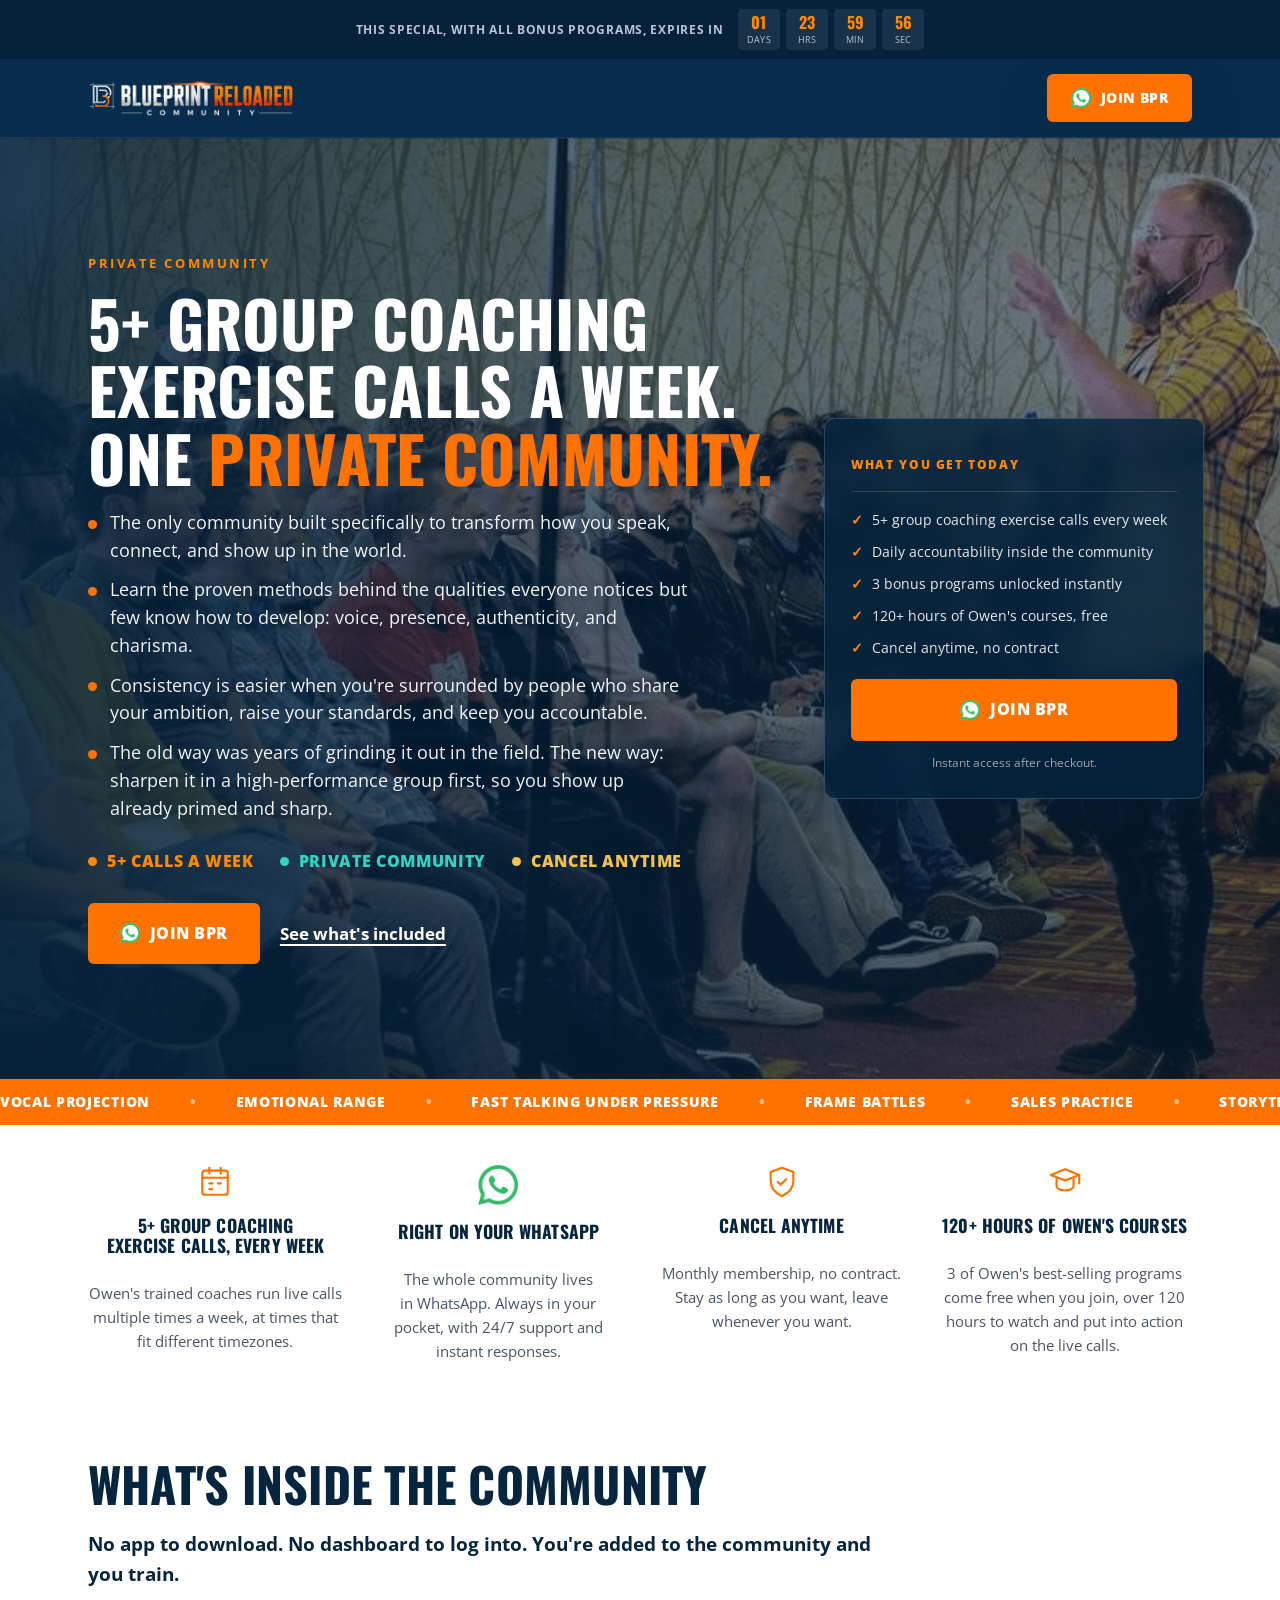
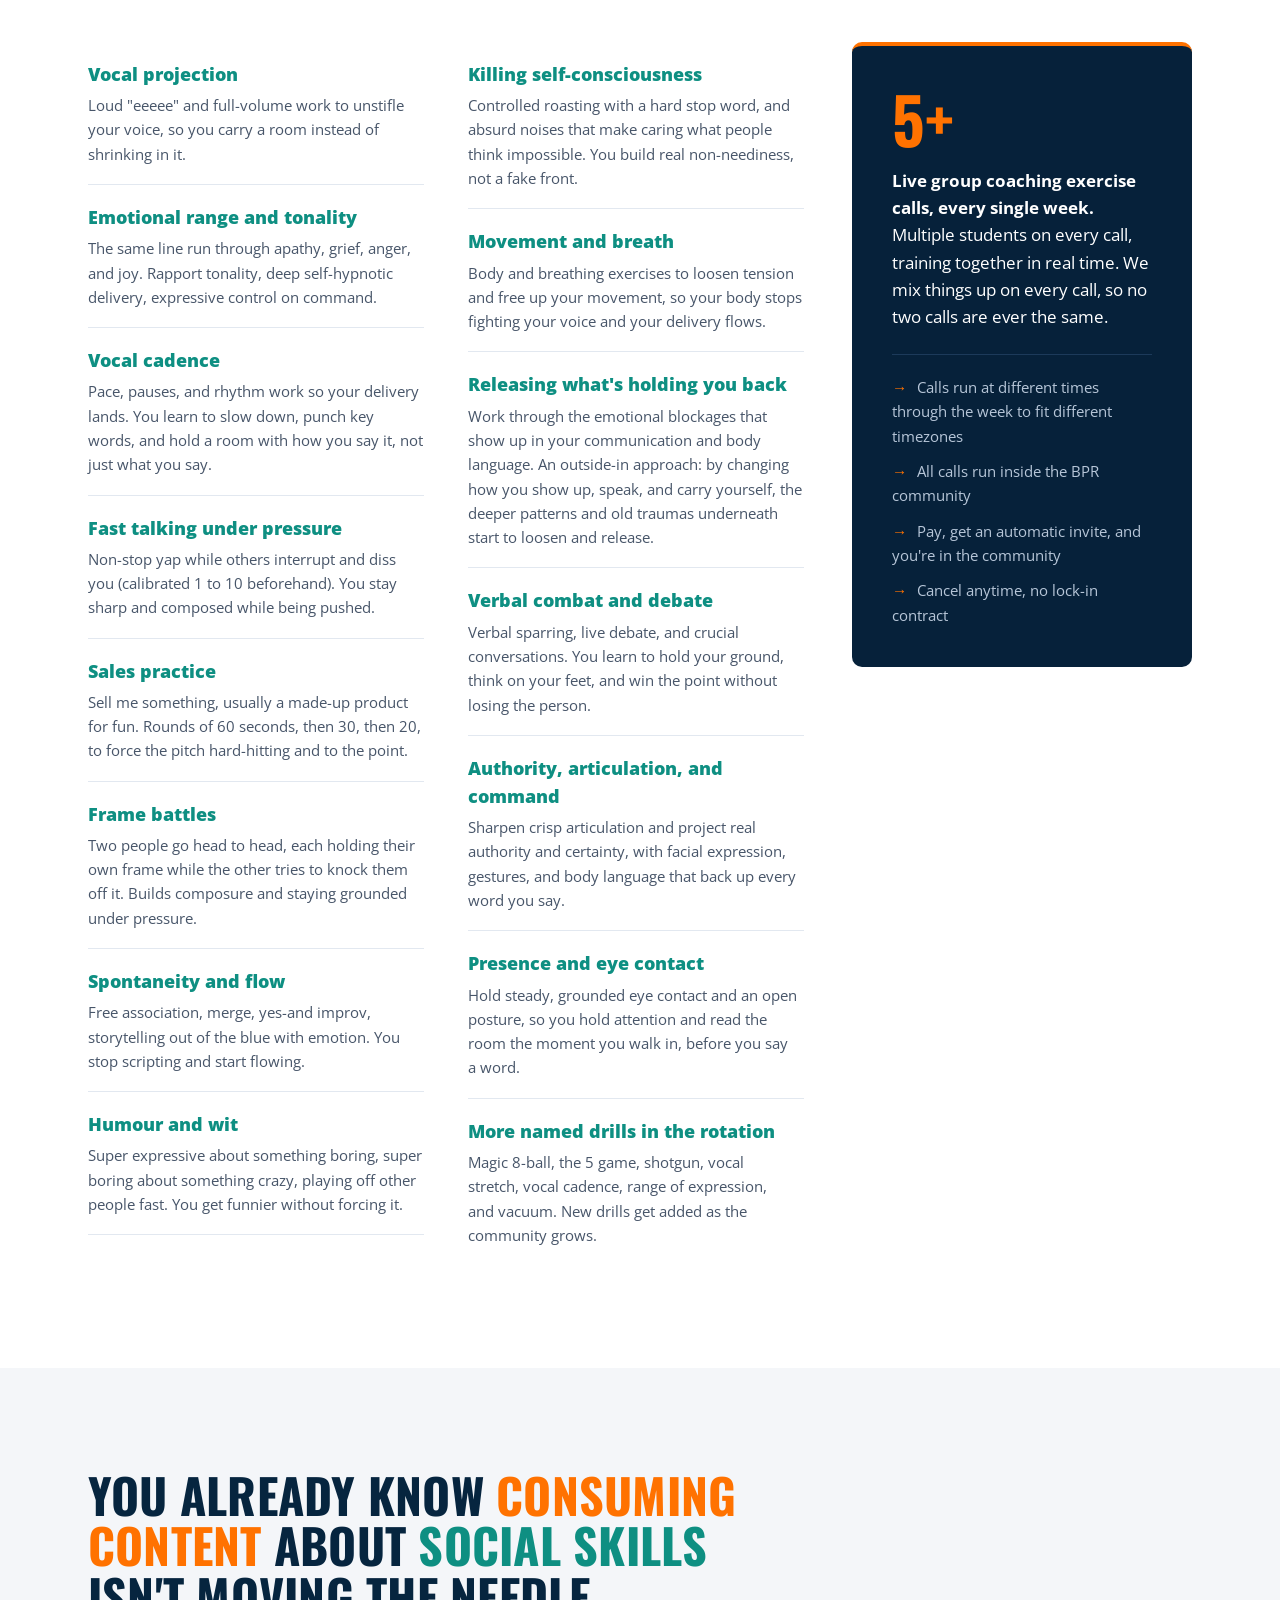
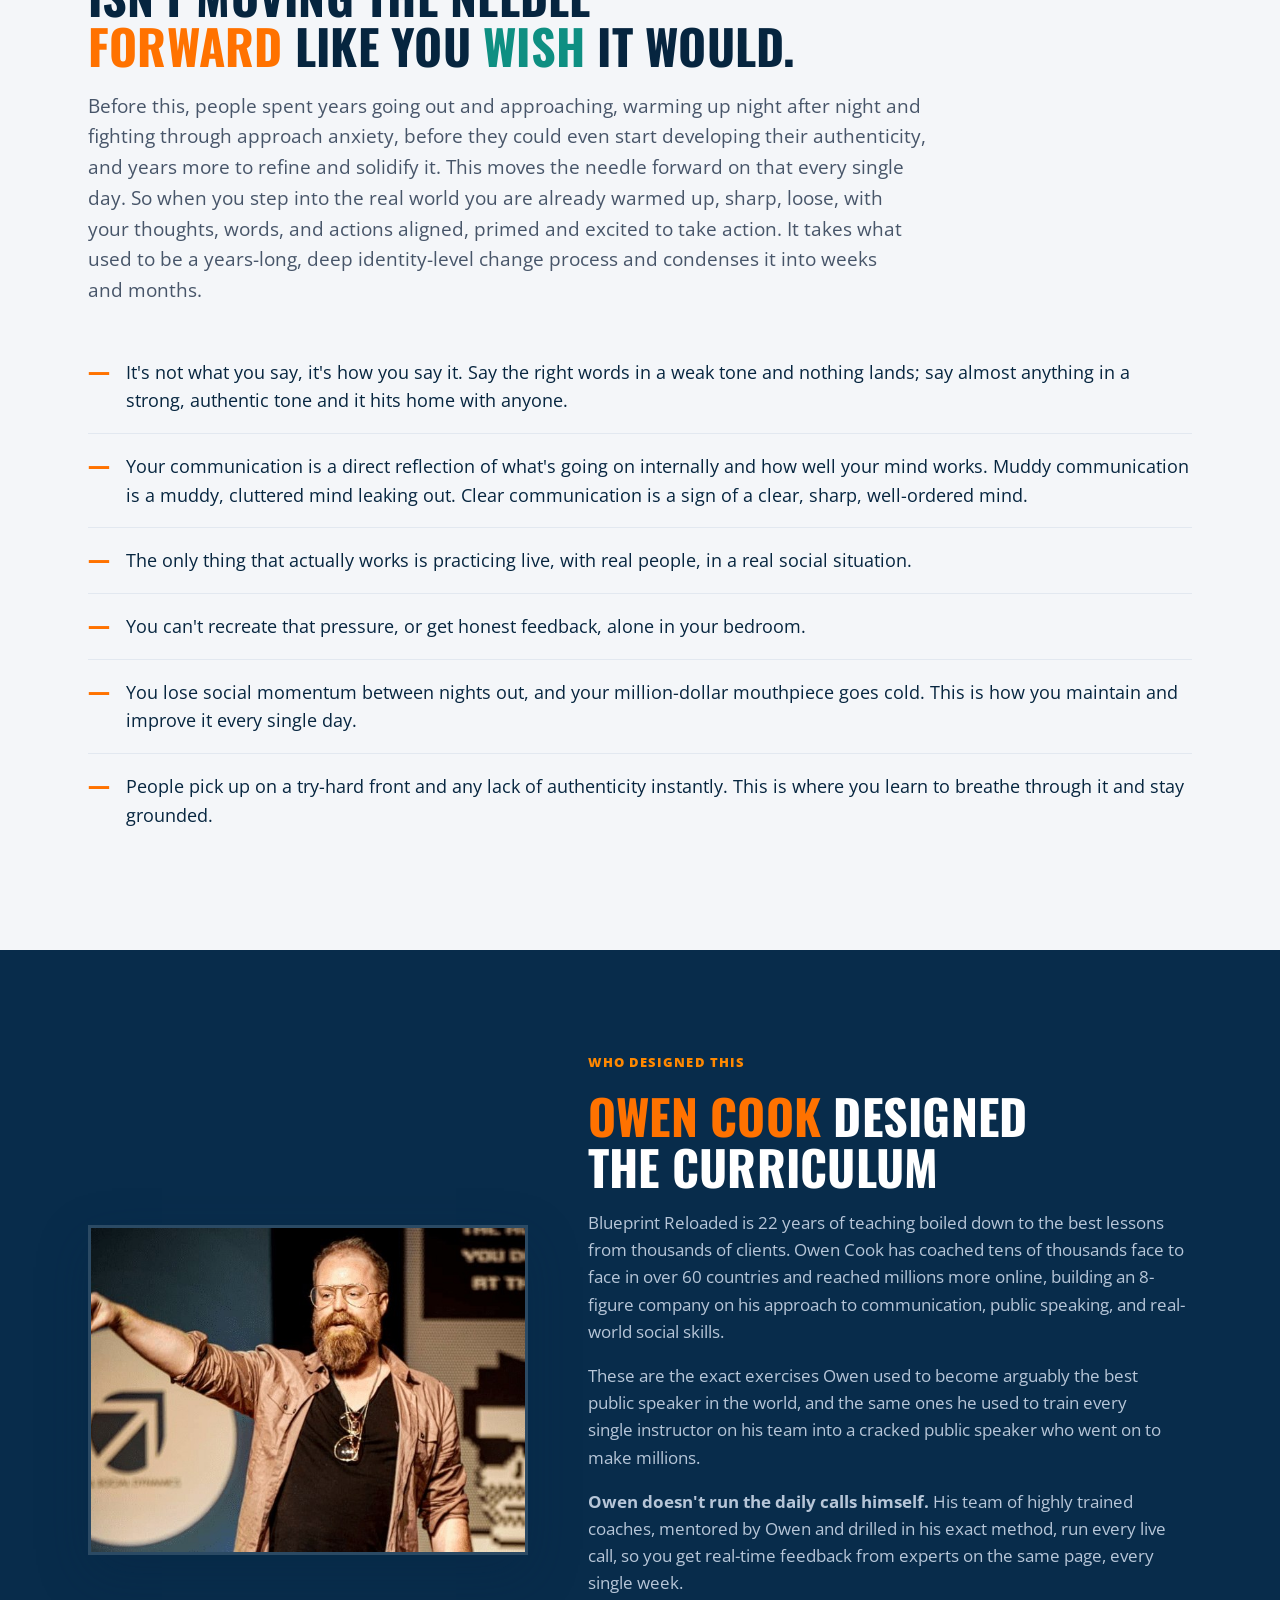
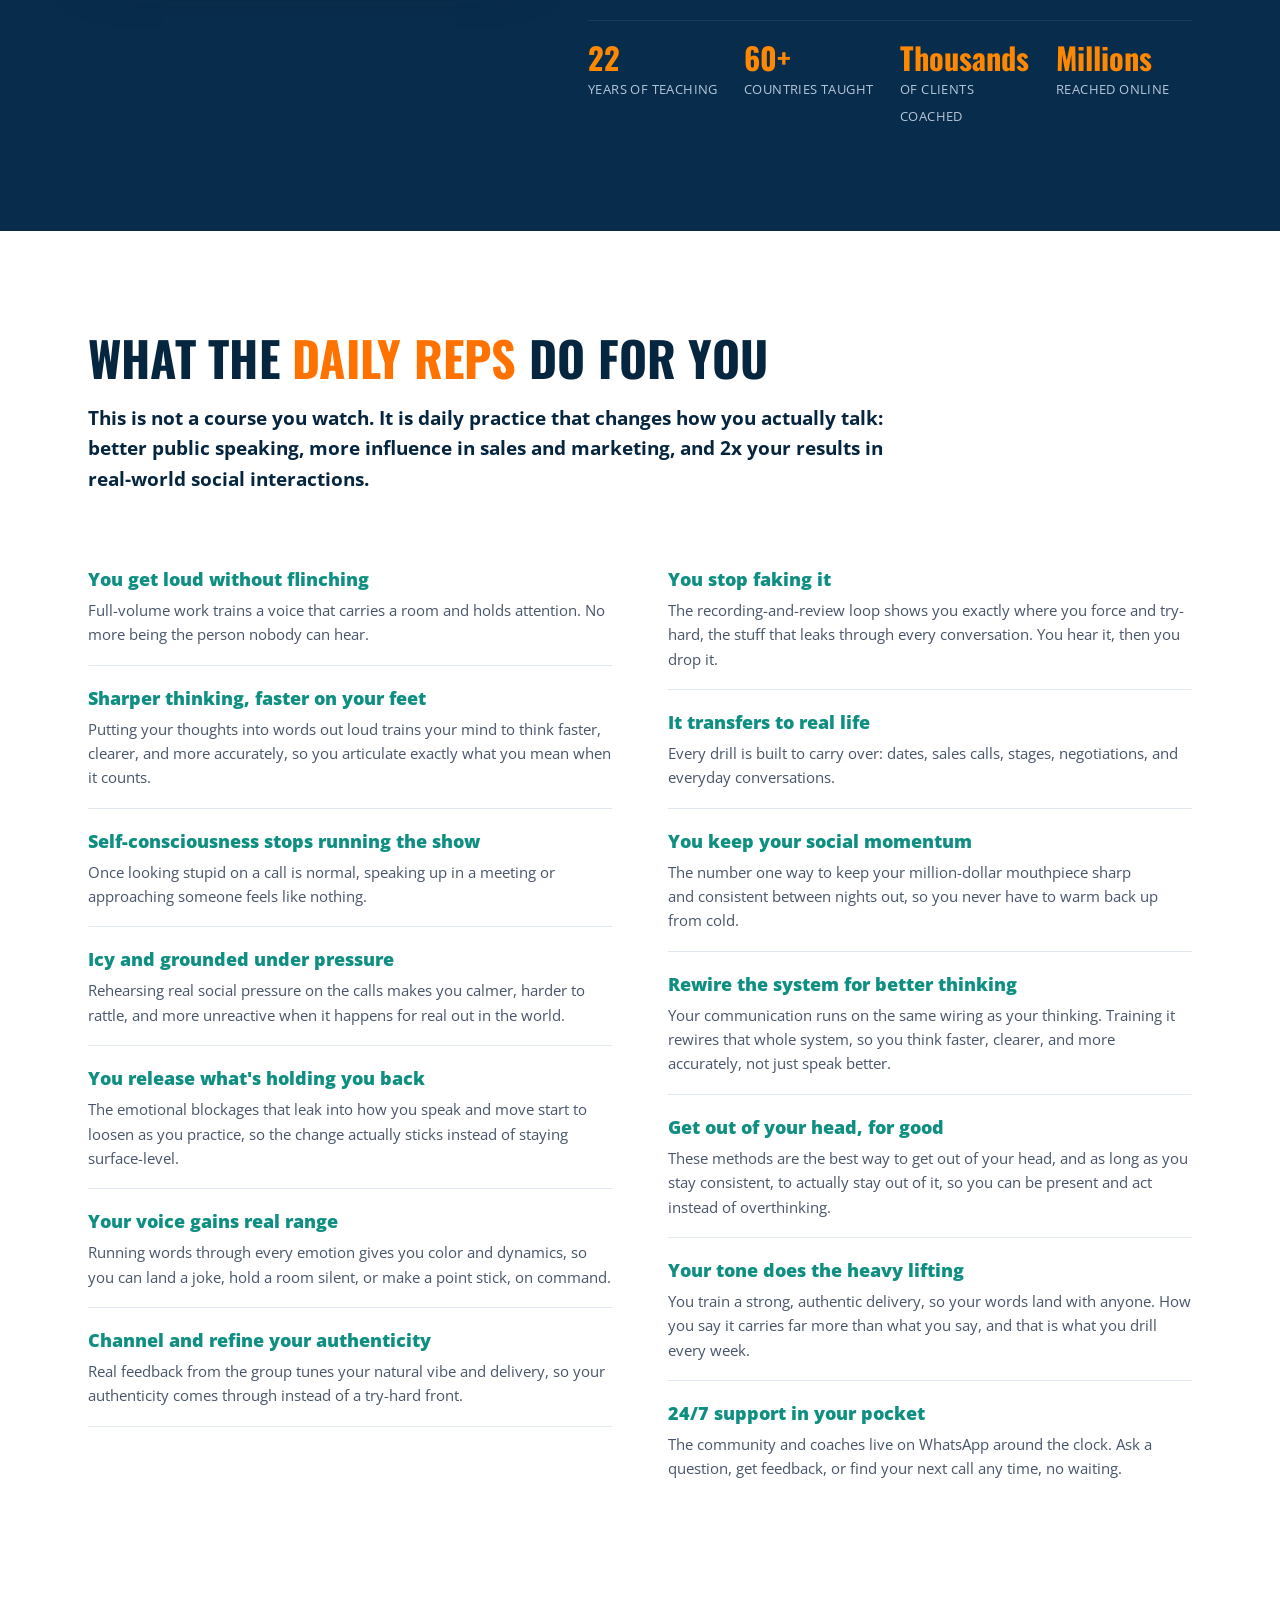
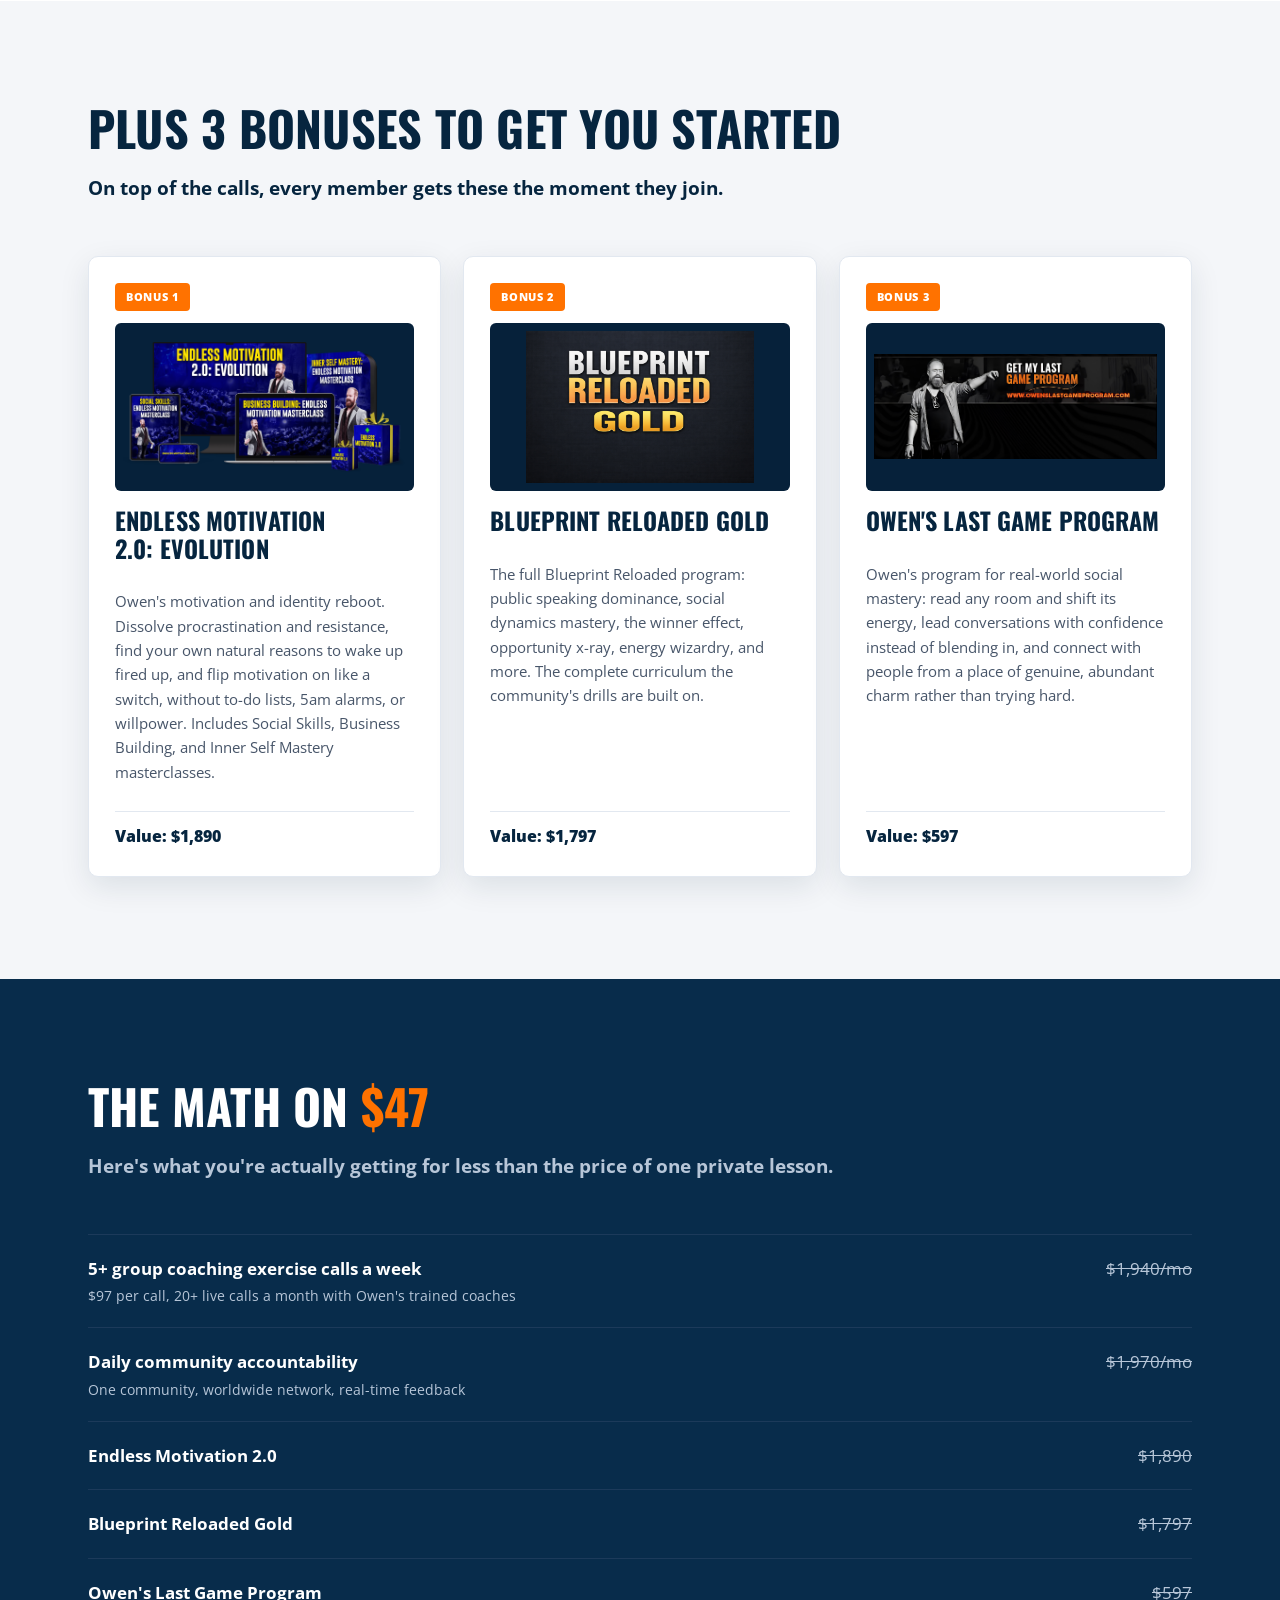
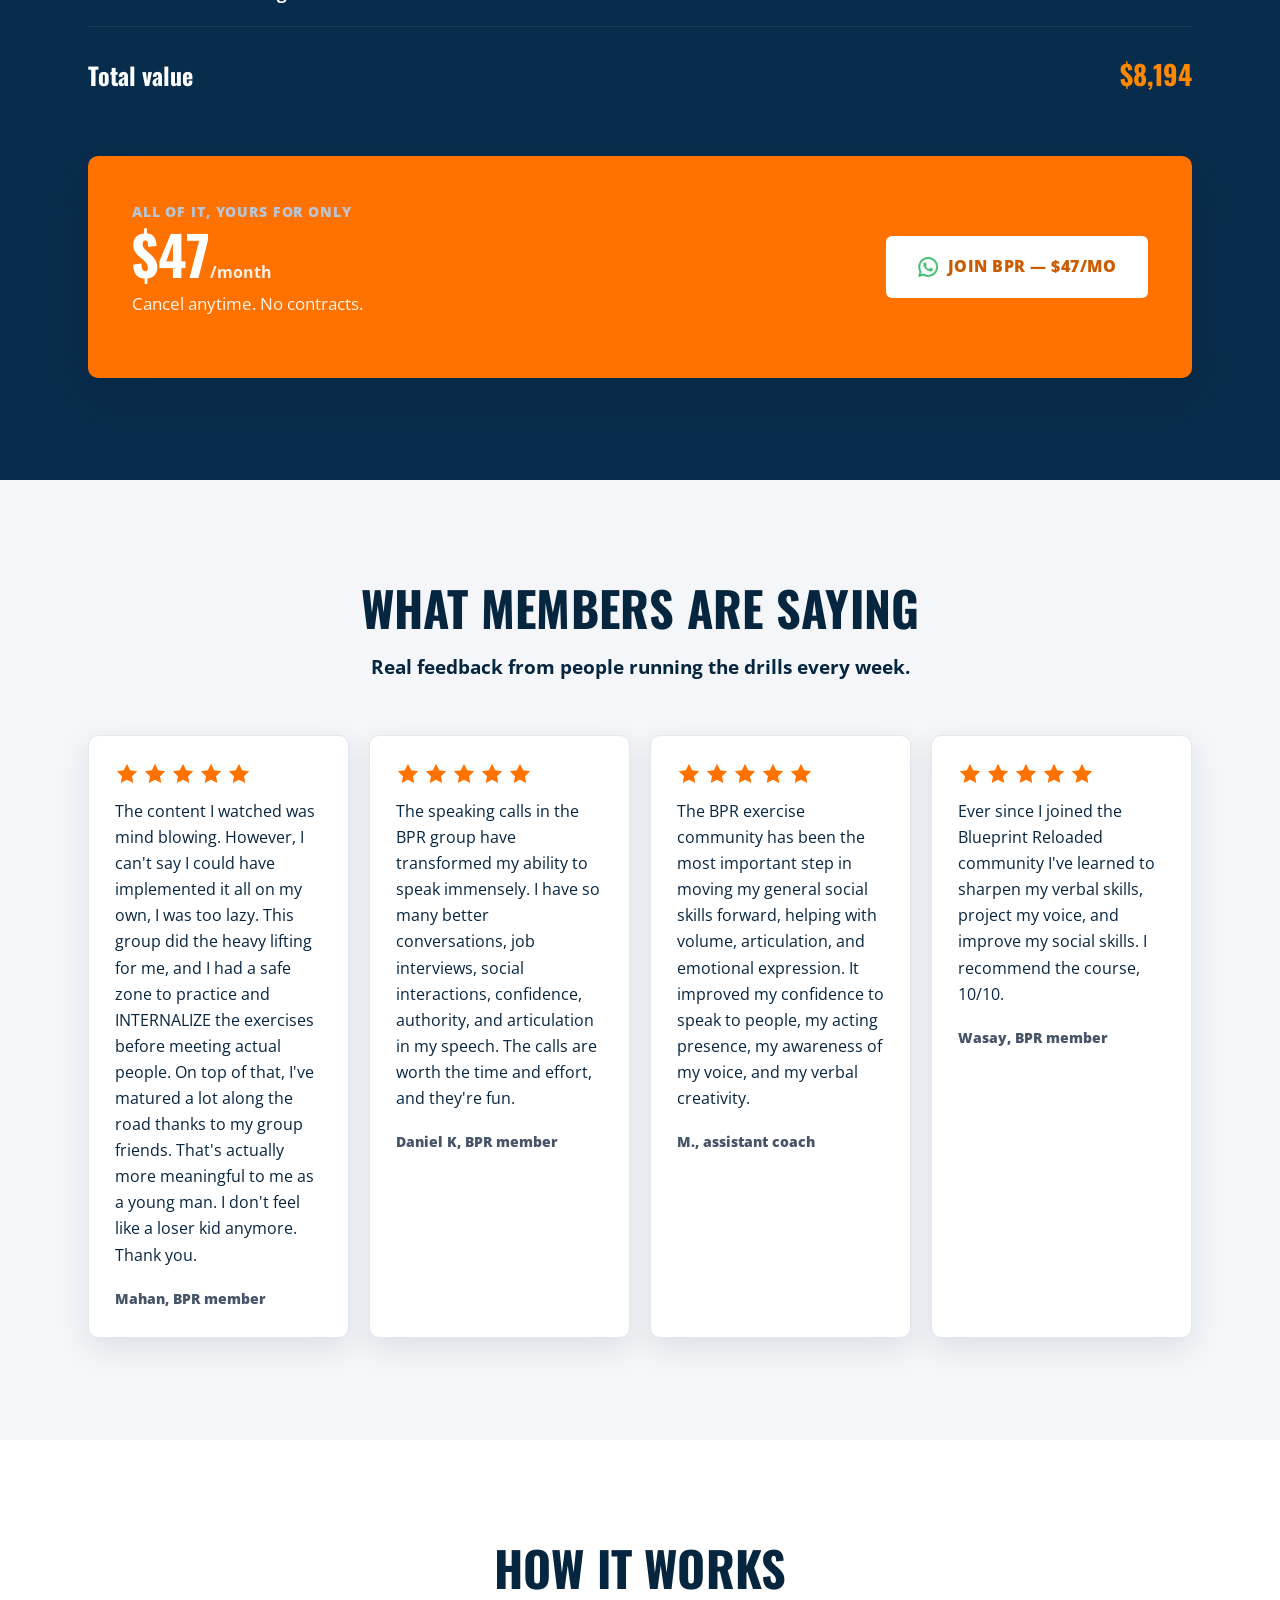
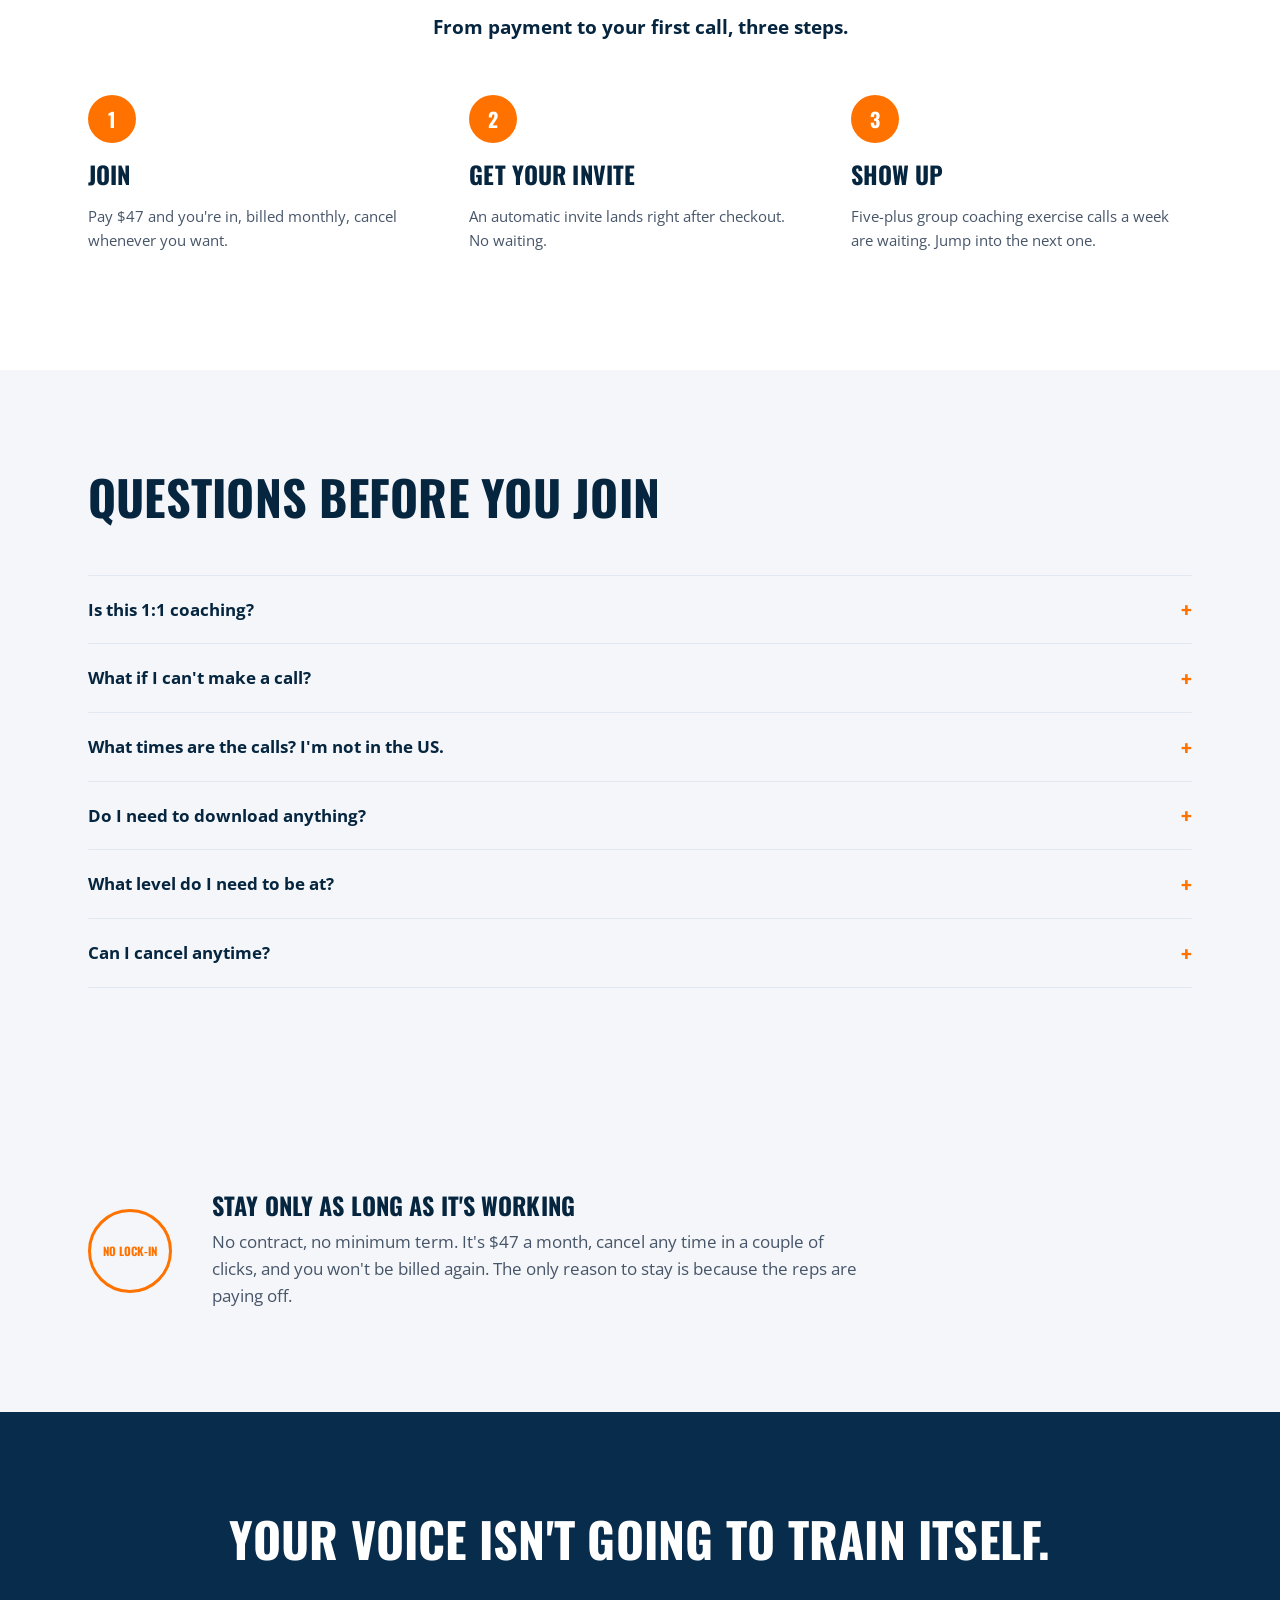
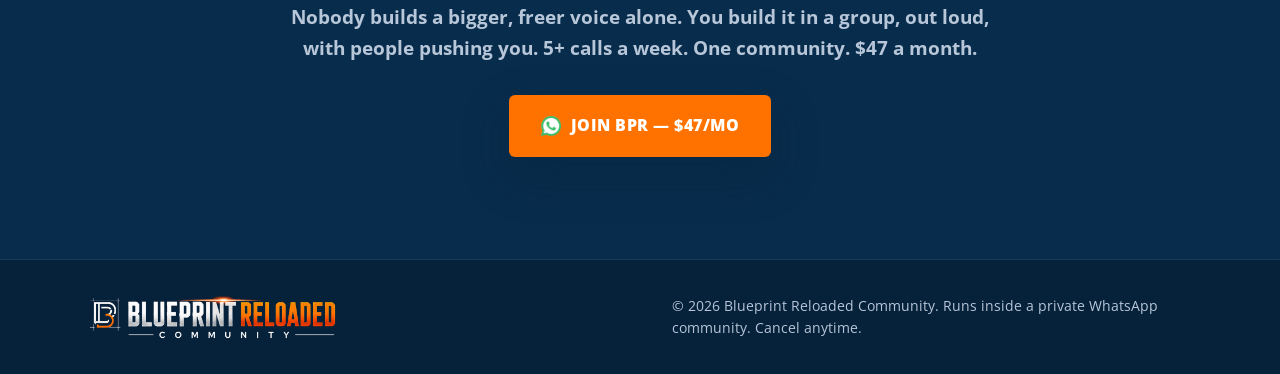
==== index.html @ 8b84bb80 "Replace text lockup with Blueprint Reloaded logo (transparent) in nav and footer" ====
<!doctype html>
<html lang="en">
<head>
<meta charset="UTF-8" />
<meta name="viewport" content="width=device-width, initial-scale=1.0" />
<title>Blueprint Reloaded Community — Daily Communication Training, $47/mo</title>
<meta name="description" content="5+ live group communication coaching calls a week, inside one private community, for $47/month. Vocal projection, emotional range, fast talking under pressure, storytelling, and killing self-consciousness for good. Trained by Owen Cook." />
<link rel="preconnect" href="https://fonts.googleapis.com" />
<link rel="preconnect" href="https://fonts.gstatic.com" crossorigin />
<link href="https://fonts.googleapis.com/css2?family=Oswald:wght@500;600;700&family=Open+Sans:wght@400;600;700;800&display=swap" rel="stylesheet" />
<link rel="stylesheet" href="assets/styles.css" />
</head>
<body>

<!--
  ============================================================
  BEFORE THIS GOES LIVE, edit these things:

  1. HERO PHOTO
     Now a real Owen Cook seminar photo (assets/img/owen-hero.jpg),
     cropped from the Endless Motivation site. Set in assets/styles.css
     under .hero::before { background-image: ... }. Bonus 1 cover
     (assets/img/endless-motivation-cover.png) is also the real product
     image. Both are Owen Cook / Self Mastery Co assets: use is fine
     given Owen is approving the bundle. Bonus 2 and 3 covers are still
     placeholders.

  2. COUNTDOWN DEADLINE
     assets/main.js auto-targets 11:59:59 PM on the last day of the
     current month (visitor's local time) and rolls to next month
     when it passes. Remove the deadline-bar markup if the countdown
     ever needs to come down.

  3. STRIPE PAYMENT LINK
     Every button below with href="https://api.coursesprout.com/zidfnh5l3zuqkwbo" needs
     your real Stripe Payment Link (buy.stripe.com/...).
     In Stripe: set the Payment Link's "After payment" redirect to
     your deployed thank-you.html URL.

  4. PLACEHOLDER CONTENT
     Search this file for "PLACEHOLDER" to find the 3 bonus
     products and testimonial that need real content/values.
  ============================================================
-->

<div class="deadline-bar">
  <span class="label">This special, with all bonus programs, expires in</span>
  <span class="units">
    <span class="unit"><b id="cd-days">00</b><span>Days</span></span>
    <span class="unit"><b id="cd-hours">00</b><span>Hrs</span></span>
    <span class="unit"><b id="cd-mins">00</b><span>Min</span></span>
    <span class="unit"><b id="cd-secs">00</b><span>Sec</span></span>
  </span>
</div>

<nav class="nav">
  <div class="wrap">
    <div class="nav-mark">
      <img class="brand-logo" src="assets/img/bpr-logo.png" alt="Blueprint Reloaded Community" />
    </div>
    <a class="btn btn-cta" href="https://api.coursesprout.com/zidfnh5l3zuqkwbo">Join BPR</a>
  </div>
</nav>

<header class="hero">
  <div class="wrap">
    <div class="hero-copy">
      <div class="eyebrow-line">Private community</div>
      <h1>5+ group coaching exercise calls a week.<br><span class="h1-line2">One <span class="accent-word">private community.</span></span></h1>
      <ul class="hero-points">
        <li>The only community built specifically to transform how you speak, connect, and show up in the world.</li>
        <li>Learn the proven methods behind the qualities everyone notices but few know how to develop: voice, presence, authenticity, and charisma.</li>
        <li>Consistency is easier when you're surrounded by people who share your ambition, raise your standards, and keep you accountable.</li>
        <li>The old way was years of grinding it out in the field. The new way: sharpen it in a high-performance group first, so you show up already primed and sharp.</li>
      </ul>
      <ul class="trust-chips">
        <li>5+ calls a week</li>
        <li>Private community</li>
        <li>Cancel anytime</li>
      </ul>
      <div class="hero-ctas">
        <a class="btn btn-cta" href="https://api.coursesprout.com/zidfnh5l3zuqkwbo">Join BPR</a>
        <a class="textlink" href="#stack">See what's included</a>
      </div>
    </div>
    <div class="join-card">
      <p class="kicker">What you get today</p>
      <ul class="join-card-list">
        <li>5+ group coaching exercise calls every week</li>
        <li>Daily accountability inside the community</li>
        <li>3 bonus programs unlocked instantly</li>
        <li>120+ hours of Owen's courses, free</li>
        <li>Cancel anytime, no contract</li>
      </ul>
      <a class="btn btn-cta btn-block" href="https://api.coursesprout.com/zidfnh5l3zuqkwbo">Join BPR</a>
      <p class="fine">Instant access after checkout.</p>
    </div>
  </div>
</header>

<div class="marquee" aria-label="What's covered">
  <div class="marquee-track">
    <span>Vocal projection</span><span class="dot">&bull;</span>
    <span>Emotional range</span><span class="dot">&bull;</span>
    <span>Fast talking under pressure</span><span class="dot">&bull;</span>
    <span>Frame battles</span><span class="dot">&bull;</span>
    <span>Sales practice</span><span class="dot">&bull;</span>
    <span>Storytelling</span><span class="dot">&bull;</span>
    <span>Humour and wit</span><span class="dot">&bull;</span>
    <span>Killing self-consciousness</span><span class="dot">&bull;</span>
    <span>Vocal projection</span><span class="dot">&bull;</span>
    <span>Emotional range</span><span class="dot">&bull;</span>
    <span>Fast talking under pressure</span><span class="dot">&bull;</span>
    <span>Frame battles</span><span class="dot">&bull;</span>
    <span>Sales practice</span><span class="dot">&bull;</span>
    <span>Storytelling</span><span class="dot">&bull;</span>
    <span>Humour and wit</span><span class="dot">&bull;</span>
    <span>Killing self-consciousness</span><span class="dot">&bull;</span>
  </div>
</div>

<section class="icon-section">
  <div class="wrap">
    <div class="icon-row reveal">
      <div class="icon-row-item">
        <svg viewBox="0 0 24 24" fill="none" stroke="currentColor" stroke-width="1.5" stroke-linecap="round" stroke-linejoin="round"><rect x="3" y="4" width="18" height="17" rx="2"/><path d="M3 9h18"/><path d="M8 2v4M16 2v4"/><path d="M8 13h2M14 13h2M8 17h2"/></svg>
        <h3>5+ group coaching exercise calls, every week</h3>
        <p>Owen's trained coaches run live calls multiple times a week, at times that fit different timezones.</p>
      </div>
      <div class="icon-row-item">
        <img class="icon-wa" src="assets/img/whatsapp-icon.png" alt="WhatsApp" />
        <h3>Right on your WhatsApp</h3>
        <p>The whole community lives in WhatsApp. Always in your pocket, with 24/7 support and instant responses.</p>
      </div>
      <div class="icon-row-item">
        <svg viewBox="0 0 24 24" fill="none" stroke="currentColor" stroke-width="1.5" stroke-linecap="round" stroke-linejoin="round"><path d="M12 2 4 5v6c0 5 3.4 9 8 11 4.6-2 8-6 8-11V5l-8-3z"/><path d="m9 12 2 2 4-4"/></svg>
        <h3>Cancel anytime</h3>
        <p>Monthly membership, no contract. Stay as long as you want, leave whenever you want.</p>
      </div>
      <div class="icon-row-item">
        <svg viewBox="0 0 24 24" fill="none" stroke="currentColor" stroke-width="1.5" stroke-linecap="round" stroke-linejoin="round"><path d="M2 7l10-4 10 4-10 4z"/><path d="M6 10v5c0 1.66 2.7 3 6 3s6-1.34 6-3v-5"/><path d="M22 7v6"/></svg>
        <h3>120+ hours of Owen's courses</h3>
        <p>3 of Owen's best-selling programs come free when you join, over 120 hours to watch and put into action on the live calls.</p>
      </div>
    </div>
  </div>
</section>

<section>
  <div class="wrap">
    <div class="section-head reveal">
      <h2>What's inside the community</h2>
      <p class="lede">No app to download. No dashboard to log into. You're added to the community and you train.</p>
    </div>
    <div class="drills-cols">
      <ul class="drill-list reveal">
        <li>
          <span class="drill-name">Vocal projection</span>
          <p class="drill-desc">Loud "eeeee" and full-volume work to unstifle your voice, so you carry a room instead of shrinking in it.</p>
        </li>
        <li>
          <span class="drill-name">Emotional range and tonality</span>
          <p class="drill-desc">The same line run through apathy, grief, anger, and joy. Rapport tonality, deep self-hypnotic delivery, expressive control on command.</p>
        </li>
        <li>
          <span class="drill-name">Vocal cadence</span>
          <p class="drill-desc">Pace, pauses, and rhythm work so your delivery lands. You learn to slow down, punch key words, and hold a room with how you say it, not just what you say.</p>
        </li>
        <li>
          <span class="drill-name">Fast talking under pressure</span>
          <p class="drill-desc">Non-stop yap while others interrupt and diss you (calibrated 1 to 10 beforehand). You stay sharp and composed while being pushed.</p>
        </li>
        <li>
          <span class="drill-name">Sales practice</span>
          <p class="drill-desc">Sell me something, usually a made-up product for fun. Rounds of 60 seconds, then 30, then 20, to force the pitch hard-hitting and to the point.</p>
        </li>
        <li>
          <span class="drill-name">Frame battles</span>
          <p class="drill-desc">Two people go head to head, each holding their own frame while the other tries to knock them off it. Builds composure and staying grounded under pressure.</p>
        </li>
        <li>
          <span class="drill-name">Spontaneity and flow</span>
          <p class="drill-desc">Free association, merge, yes-and improv, storytelling out of the blue with emotion. You stop scripting and start flowing.</p>
        </li>
        <li>
          <span class="drill-name">Humour and wit</span>
          <p class="drill-desc">Super expressive about something boring, super boring about something crazy, playing off other people fast. You get funnier without forcing it.</p>
        </li>
        <li>
          <span class="drill-name">Killing self-consciousness</span>
          <p class="drill-desc">Controlled roasting with a hard stop word, and absurd noises that make caring what people think impossible. You build real non-neediness, not a fake front.</p>
        </li>
        <li>
          <span class="drill-name">Movement and breath</span>
          <p class="drill-desc">Body and breathing exercises to loosen tension and free up your movement, so your body stops fighting your voice and your delivery flows.</p>
        </li>
        <li>
          <span class="drill-name">Releasing what's holding you back</span>
          <p class="drill-desc">Work through the emotional blockages that show up in your communication and body language. An outside-in approach: by changing how you show up, speak, and carry yourself, the deeper patterns and old traumas underneath start to loosen and release.</p>
        </li>
        <li>
          <span class="drill-name">Verbal combat and debate</span>
          <p class="drill-desc">Verbal sparring, live debate, and crucial conversations. You learn to hold your ground, think on your feet, and win the point without losing the person.</p>
        </li>
        <li>
          <span class="drill-name">Authority, articulation, and command</span>
          <p class="drill-desc">Sharpen crisp articulation and project real authority and certainty, with facial expression, gestures, and body language that back up every word you say.</p>
        </li>
        <li>
          <span class="drill-name">Presence and eye contact</span>
          <p class="drill-desc">Hold steady, grounded eye contact and an open posture, so you hold attention and read the room the moment you walk in, before you say a word.</p>
        </li>
        <li>
          <span class="drill-name">More named drills in the rotation</span>
          <p class="drill-desc">Magic 8-ball, the 5 game, shotgun, vocal stretch, vocal cadence, range of expression, and vacuum. New drills get added as the community grows.</p>
        </li>
      </ul>
      <div class="cadence-card reveal">
        <div class="cadence-figure">5+</div>
        <p><strong>Live group coaching exercise calls, every single week.</strong> Multiple students on every call, training together in real time. We mix things up on every call, so no two calls are ever the same.</p>
        <ul class="cadence-list">
          <li>Calls run at different times through the week to fit different timezones</li>
          <li>All calls run inside the BPR community</li>
          <li>Pay, get an automatic invite, and you're in the community</li>
          <li>Cancel anytime, no lock-in contract</li>
        </ul>
      </div>
    </div>
  </div>
</section>

<section class="section-alt">
  <div class="wrap">
    <div class="section-head reveal">
      <h2>You already know <span class="hl-orange">consuming content</span> about <span class="hl-teal">social skills</span> isn't moving the needle <span class="hl-orange">forward</span> like you <span class="hl-teal">wish</span> it would.</h2>
      <p class="lede lede-body">Before this, people spent years going out and approaching, warming up night after night and fighting through approach anxiety, before they could even start developing their authenticity, and years more to refine and solidify it. This moves the needle forward on that every single day. So when you step into the real world you are already warmed up, sharp, loose, with your thoughts, words, and actions aligned, primed and excited to take action. It takes what used to be a years-long, deep identity-level change process and condenses it into weeks and months.</p>
    </div>
    <ul class="problem-list">
      <li class="reveal">
        <span class="mark">&mdash;</span>
        <span>It's not what you say, it's how you say it. Say the right words in a weak tone and nothing lands; say almost anything in a strong, authentic tone and it hits home with anyone.</span>
      </li>
      <li class="reveal">
        <span class="mark">&mdash;</span>
        <span>Your communication is a direct reflection of what's going on internally and how well your mind works. Muddy communication is a muddy, cluttered mind leaking out. Clear communication is a sign of a clear, sharp, well-ordered mind.</span>
      </li>
      <li class="reveal">
        <span class="mark">&mdash;</span>
        <span>The only thing that actually works is practicing live, with real people, in a real social situation.</span>
      </li>
      <li class="reveal">
        <span class="mark">&mdash;</span>
        <span>You can't recreate that pressure, or get honest feedback, alone in your bedroom.</span>
      </li>
      <li class="reveal">
        <span class="mark">&mdash;</span>
        <span>You lose social momentum between nights out, and your million-dollar mouthpiece goes cold. This is how you maintain and improve it every single day.</span>
      </li>
      <li class="reveal">
        <span class="mark">&mdash;</span>
        <span>People pick up on a try-hard front and any lack of authenticity instantly. This is where you learn to breathe through it and stay grounded.</span>
      </li>
    </ul>
  </div>
</section>

<section class="founder">
  <div class="wrap">
    <img class="founder-photo reveal" src="assets/img/owen-founder.jpg" alt="Owen Cook on stage" loading="lazy" />
    <div class="reveal">
      <p class="role">Who designed this</p>
      <h2><span class="accent-word">Owen Cook</span> designed the curriculum</h2>
      <p>Blueprint Reloaded is 22 years of teaching boiled down to the best lessons from thousands of clients. Owen Cook has coached tens of thousands face to face in over 60 countries and reached millions more online, building an 8-figure company on his approach to communication, public speaking, and real-world social skills.</p>
      <p>These are the exact exercises Owen used to become arguably the best public speaker in the world, and the same ones he used to train every single instructor on his team into a cracked public speaker who went on to make millions.</p>
      <p><strong>Owen doesn't run the daily calls himself.</strong> His team of highly trained coaches, mentored by Owen and drilled in his exact method, run every live call, so you get real-time feedback from experts on the same page, every single week.</p>
      <ul class="founder-stats">
        <li><b>22</b><span>Years of teaching</span></li>
        <li><b>60+</b><span>Countries taught</span></li>
        <li><b>Thousands</b><span>Of clients coached</span></li>
        <li><b>Millions</b><span>Reached online</span></li>
      </ul>
    </div>
  </div>
</section>

<section>
  <div class="wrap">
    <div class="section-head reveal">
      <h2>What the <span class="hl-orange">daily reps</span> do for you</h2>
      <p class="lede">This is not a course you watch. It is daily practice that changes how you actually talk: better public speaking, more influence in sales and marketing, and 2x your results in real-world social interactions.</p>
    </div>
    <div class="benefits-cols">
      <ul class="drill-list reveal">
        <li>
          <span class="drill-name">You get loud without flinching</span>
          <p class="drill-desc">Full-volume work trains a voice that carries a room and holds attention. No more being the person nobody can hear.</p>
        </li>
        <li>
          <span class="drill-name">Sharper thinking, faster on your feet</span>
          <p class="drill-desc">Putting your thoughts into words out loud trains your mind to think faster, clearer, and more accurately, so you articulate exactly what you mean when it counts.</p>
        </li>
        <li>
          <span class="drill-name">Self-consciousness stops running the show</span>
          <p class="drill-desc">Once looking stupid on a call is normal, speaking up in a meeting or approaching someone feels like nothing.</p>
        </li>
        <li>
          <span class="drill-name">Icy and grounded under pressure</span>
          <p class="drill-desc">Rehearsing real social pressure on the calls makes you calmer, harder to rattle, and more unreactive when it happens for real out in the world.</p>
        </li>
        <li>
          <span class="drill-name">You release what's holding you back</span>
          <p class="drill-desc">The emotional blockages that leak into how you speak and move start to loosen as you practice, so the change actually sticks instead of staying surface-level.</p>
        </li>
        <li>
          <span class="drill-name">Your voice gains real range</span>
          <p class="drill-desc">Running words through every emotion gives you color and dynamics, so you can land a joke, hold a room silent, or make a point stick, on command.</p>
        </li>
        <li>
          <span class="drill-name">Channel and refine your authenticity</span>
          <p class="drill-desc">Real feedback from the group tunes your natural vibe and delivery, so your authenticity comes through instead of a try-hard front.</p>
        </li>
        <li>
          <span class="drill-name">You stop faking it</span>
          <p class="drill-desc">The recording-and-review loop shows you exactly where you force and try-hard, the stuff that leaks through every conversation. You hear it, then you drop it.</p>
        </li>
        <li>
          <span class="drill-name">It transfers to real life</span>
          <p class="drill-desc">Every drill is built to carry over: dates, sales calls, stages, negotiations, and everyday conversations.</p>
        </li>
        <li>
          <span class="drill-name">You keep your social momentum</span>
          <p class="drill-desc">The number one way to keep your million-dollar mouthpiece sharp and consistent between nights out, so you never have to warm back up from cold.</p>
        </li>
        <li>
          <span class="drill-name">Rewire the system for better thinking</span>
          <p class="drill-desc">Your communication runs on the same wiring as your thinking. Training it rewires that whole system, so you think faster, clearer, and more accurately, not just speak better.</p>
        </li>
        <li>
          <span class="drill-name">Get out of your head, for good</span>
          <p class="drill-desc">These methods are the best way to get out of your head, and as long as you stay consistent, to actually stay out of it, so you can be present and act instead of overthinking.</p>
        </li>
        <li>
          <span class="drill-name">Your tone does the heavy lifting</span>
          <p class="drill-desc">You train a strong, authentic delivery, so your words land with anyone. How you say it carries far more than what you say, and that is what you drill every week.</p>
        </li>
        <li>
          <span class="drill-name">24/7 support in your pocket</span>
          <p class="drill-desc">The community and coaches live on WhatsApp around the clock. Ask a question, get feedback, or find your next call any time, no waiting.</p>
        </li>
      </ul>
    </div>
  </div>
</section>

<section class="section-alt">
  <div class="wrap">
    <div class="section-head reveal">
      <h2>Plus 3 bonuses to get you started</h2>
      <p class="lede">On top of the calls, every member gets these the moment they join.</p>
    </div>
    <div class="bonus-grid">

      <!-- Bonus 1: Endless Motivation 2.0 — real product cover + copy from endlessmotivationblueprint.com -->
      <div class="bonus-card reveal">
        <span class="bonus-tag">Bonus 1</span>
        <img class="bonus-cover" src="assets/img/endless-motivation-cover.png" alt="Endless Motivation 2.0: Evolution course package" loading="lazy" />
        <h3>Endless Motivation 2.0: Evolution</h3>
        <p>Owen's motivation and identity reboot. Dissolve procrastination and resistance, find your own natural reasons to wake up fired up, and flip motivation on like a switch, without to-do lists, 5am alarms, or willpower. Includes Social Skills, Business Building, and Inner Self Mastery masterclasses.</p>
        <div class="bonus-value">Value: $1,890</div>
      </div>

      <!-- Bonus 2: Blueprint Reloaded Gold. Cover = the BPR product mockup the user pasted.
           SAVE that image to assets/img/blueprint-reloaded-gold.png and it appears automatically;
           until then it falls back to a labelled placeholder box. -->
      <div class="bonus-card reveal">
        <span class="bonus-tag">Bonus 2</span>
        <img class="bonus-cover" src="assets/img/blueprint-reloaded-gold.png" alt="Blueprint Reloaded course package" loading="lazy" onerror="this.style.display='none';this.nextElementSibling.style.display='flex';" />
        <div class="bonus-image-placeholder" style="display:none">Save pasted image as assets/img/blueprint-reloaded-gold.png</div>
        <h3>Blueprint Reloaded Gold</h3>
        <p>The full Blueprint Reloaded program: public speaking dominance, social dynamics mastery, the winner effect, opportunity x-ray, energy wizardry, and more. The complete curriculum the community's drills are built on.</p>
        <div class="bonus-value">Value: $1,797</div>
      </div>

      <!-- Bonus 3: Owen's Last Game Program — real Owen photo; description still to confirm -->
      <div class="bonus-card reveal">
        <span class="bonus-tag">Bonus 3</span>
        <img class="bonus-cover" src="assets/img/lastgame-banner.png" alt="Owen's Last Game Program" loading="lazy" onerror="this.onerror=null;this.src='assets/img/owen-lastgame.jpg';" />
        <h3>Owen's Last Game Program</h3>
        <p>Owen's program for real-world social mastery: read any room and shift its energy, lead conversations with confidence instead of blending in, and connect with people from a place of genuine, abundant charm rather than trying hard.</p>
        <div class="bonus-value">Value: $597</div>
      </div>

    </div>
  </div>
</section>

<section id="stack" class="section-dark">
  <div class="wrap">
    <div class="section-head reveal">
      <h2>The math on <span class="hl-orange">$47</span></h2>
      <p class="lede">Here's what you're actually getting for less than the price of one private lesson.</p>
    </div>

    <ul class="stack-list reveal">
      <li class="stack-row">
        <div class="label">5+ group coaching exercise calls a week
          <span class="sub">$97 per call, 20+ live calls a month with Owen's trained coaches</span>
        </div>
        <div class="value">$1,940/mo</div>
      </li>
      <li class="stack-row">
        <div class="label">Daily community accountability
          <span class="sub">One community, worldwide network, real-time feedback</span>
        </div>
        <div class="value">$1,970/mo</div>
      </li>
      <li class="stack-row">
        <div class="label">Endless Motivation 2.0</div>
        <div class="value">$1,890</div>
      </li>
      <li class="stack-row">
        <div class="label">Blueprint Reloaded Gold</div>
        <div class="value">$1,797</div>
      </li>
      <li class="stack-row">
        <div class="label">Owen's Last Game Program</div>
        <div class="value">$597</div>
      </li>
      <li class="stack-row total">
        <div class="label">Total value</div>
        <div class="value">$8,194</div>
      </li>
    </ul>

    <div class="price-panel reveal">
      <div>
        <p class="price-reveal-label">All of it, yours for only</p>
        <div class="price-figure">$47<span>/month</span></div>
        <p class="hero-fineprint" style="margin-top:8px;">Cancel anytime. No contracts.</p>
      </div>
      <a class="btn btn-cta" href="https://api.coursesprout.com/zidfnh5l3zuqkwbo">Join BPR — $47/mo</a>
    </div>
  </div>
</section>

<section class="section-alt">
  <div class="wrap">
    <div class="section-head center reveal">
      <h2>What members are saying</h2>
      <p class="lede">Real feedback from people running the drills every week.</p>
    </div>
    <div class="testimonial-grid reveal">
      <div class="tcard">
        <span class="stars" aria-hidden="true">
          <svg viewBox="0 0 20 20" fill="currentColor"><path d="M10 1.5l2.6 5.3 5.9.9-4.3 4.1 1 5.8L10 14.8l-5.2 2.8 1-5.8-4.3-4.1 5.9-.9L10 1.5z"/></svg><svg viewBox="0 0 20 20" fill="currentColor"><path d="M10 1.5l2.6 5.3 5.9.9-4.3 4.1 1 5.8L10 14.8l-5.2 2.8 1-5.8-4.3-4.1 5.9-.9L10 1.5z"/></svg><svg viewBox="0 0 20 20" fill="currentColor"><path d="M10 1.5l2.6 5.3 5.9.9-4.3 4.1 1 5.8L10 14.8l-5.2 2.8 1-5.8-4.3-4.1 5.9-.9L10 1.5z"/></svg><svg viewBox="0 0 20 20" fill="currentColor"><path d="M10 1.5l2.6 5.3 5.9.9-4.3 4.1 1 5.8L10 14.8l-5.2 2.8 1-5.8-4.3-4.1 5.9-.9L10 1.5z"/></svg><svg viewBox="0 0 20 20" fill="currentColor"><path d="M10 1.5l2.6 5.3 5.9.9-4.3 4.1 1 5.8L10 14.8l-5.2 2.8 1-5.8-4.3-4.1 5.9-.9L10 1.5z"/></svg>
        </span>
        <blockquote>The content I watched was mind blowing. However, I can't say I could have implemented it all on my own, I was too lazy. This group did the heavy lifting for me, and I had a safe zone to practice and INTERNALIZE the exercises before meeting actual people. On top of that, I've matured a lot along the road thanks to my group friends. That's actually more meaningful to me as a young man. I don't feel like a loser kid anymore. Thank you.</blockquote>
        <cite>Mahan, BPR member</cite>
      </div>
      <div class="tcard">
        <span class="stars" aria-hidden="true">
          <svg viewBox="0 0 20 20" fill="currentColor"><path d="M10 1.5l2.6 5.3 5.9.9-4.3 4.1 1 5.8L10 14.8l-5.2 2.8 1-5.8-4.3-4.1 5.9-.9L10 1.5z"/></svg><svg viewBox="0 0 20 20" fill="currentColor"><path d="M10 1.5l2.6 5.3 5.9.9-4.3 4.1 1 5.8L10 14.8l-5.2 2.8 1-5.8-4.3-4.1 5.9-.9L10 1.5z"/></svg><svg viewBox="0 0 20 20" fill="currentColor"><path d="M10 1.5l2.6 5.3 5.9.9-4.3 4.1 1 5.8L10 14.8l-5.2 2.8 1-5.8-4.3-4.1 5.9-.9L10 1.5z"/></svg><svg viewBox="0 0 20 20" fill="currentColor"><path d="M10 1.5l2.6 5.3 5.9.9-4.3 4.1 1 5.8L10 14.8l-5.2 2.8 1-5.8-4.3-4.1 5.9-.9L10 1.5z"/></svg><svg viewBox="0 0 20 20" fill="currentColor"><path d="M10 1.5l2.6 5.3 5.9.9-4.3 4.1 1 5.8L10 14.8l-5.2 2.8 1-5.8-4.3-4.1 5.9-.9L10 1.5z"/></svg>
        </span>
        <blockquote>The speaking calls in the BPR group have transformed my ability to speak immensely. I have so many better conversations, job interviews, social interactions, confidence, authority, and articulation in my speech. The calls are worth the time and effort, and they're fun.</blockquote>
        <cite>Daniel K, BPR member</cite>
      </div>
      <div class="tcard">
        <span class="stars" aria-hidden="true">
          <svg viewBox="0 0 20 20" fill="currentColor"><path d="M10 1.5l2.6 5.3 5.9.9-4.3 4.1 1 5.8L10 14.8l-5.2 2.8 1-5.8-4.3-4.1 5.9-.9L10 1.5z"/></svg><svg viewBox="0 0 20 20" fill="currentColor"><path d="M10 1.5l2.6 5.3 5.9.9-4.3 4.1 1 5.8L10 14.8l-5.2 2.8 1-5.8-4.3-4.1 5.9-.9L10 1.5z"/></svg><svg viewBox="0 0 20 20" fill="currentColor"><path d="M10 1.5l2.6 5.3 5.9.9-4.3 4.1 1 5.8L10 14.8l-5.2 2.8 1-5.8-4.3-4.1 5.9-.9L10 1.5z"/></svg><svg viewBox="0 0 20 20" fill="currentColor"><path d="M10 1.5l2.6 5.3 5.9.9-4.3 4.1 1 5.8L10 14.8l-5.2 2.8 1-5.8-4.3-4.1 5.9-.9L10 1.5z"/></svg><svg viewBox="0 0 20 20" fill="currentColor"><path d="M10 1.5l2.6 5.3 5.9.9-4.3 4.1 1 5.8L10 14.8l-5.2 2.8 1-5.8-4.3-4.1 5.9-.9L10 1.5z"/></svg>
        </span>
        <blockquote>The BPR exercise community has been the most important step in moving my general social skills forward, helping with volume, articulation, and emotional expression. It improved my confidence to speak to people, my acting presence, my awareness of my voice, and my verbal creativity.</blockquote>
        <cite>M., assistant coach</cite>
      </div>
      <div class="tcard">
        <span class="stars" aria-hidden="true">
          <svg viewBox="0 0 20 20" fill="currentColor"><path d="M10 1.5l2.6 5.3 5.9.9-4.3 4.1 1 5.8L10 14.8l-5.2 2.8 1-5.8-4.3-4.1 5.9-.9L10 1.5z"/></svg><svg viewBox="0 0 20 20" fill="currentColor"><path d="M10 1.5l2.6 5.3 5.9.9-4.3 4.1 1 5.8L10 14.8l-5.2 2.8 1-5.8-4.3-4.1 5.9-.9L10 1.5z"/></svg><svg viewBox="0 0 20 20" fill="currentColor"><path d="M10 1.5l2.6 5.3 5.9.9-4.3 4.1 1 5.8L10 14.8l-5.2 2.8 1-5.8-4.3-4.1 5.9-.9L10 1.5z"/></svg><svg viewBox="0 0 20 20" fill="currentColor"><path d="M10 1.5l2.6 5.3 5.9.9-4.3 4.1 1 5.8L10 14.8l-5.2 2.8 1-5.8-4.3-4.1 5.9-.9L10 1.5z"/></svg><svg viewBox="0 0 20 20" fill="currentColor"><path d="M10 1.5l2.6 5.3 5.9.9-4.3 4.1 1 5.8L10 14.8l-5.2 2.8 1-5.8-4.3-4.1 5.9-.9L10 1.5z"/></svg>
        </span>
        <blockquote>Ever since I joined the Blueprint Reloaded community I've learned to sharpen my verbal skills, project my voice, and improve my social skills. I recommend the course, 10/10.</blockquote>
        <cite>Wasay, BPR member</cite>
      </div>
    </div>
  </div>
</section>

<section>
  <div class="wrap">
    <div class="section-head center reveal">
      <h2>How it works</h2>
      <p class="lede">From payment to your first call, three steps.</p>
    </div>
    <div class="steps reveal">
      <div class="step">
        <div class="step-badge">1</div>
        <h3>Join</h3>
        <p>Pay $47 and you're in, billed monthly, cancel whenever you want.</p>
      </div>
      <div class="step">
        <div class="step-badge">2</div>
        <h3>Get your invite</h3>
        <p>An automatic invite lands right after checkout. No waiting.</p>
      </div>
      <div class="step">
        <div class="step-badge">3</div>
        <h3>Show up</h3>
        <p>Five-plus group coaching exercise calls a week are waiting. Jump into the next one.</p>
      </div>
    </div>
  </div>
</section>

<section class="section-alt">
  <div class="wrap">
    <div class="section-head reveal">
      <h2>Questions before you join</h2>
    </div>
    <div class="faq-list reveal">
      <details>
        <summary>Is this 1:1 coaching?</summary>
        <p>No. BPR is group coaching exercise calls, multiple students on every call, not one-on-one sessions. That's how we keep it at $47/month instead of hundreds per hour. If you want individual feedback, you can still ask questions live on calls or in the community.</p>
      </details>
      <details>
        <summary>What if I can't make a call?</summary>
        <p>There are 5+ calls a week, so missing one doesn't set you back the way a monthly single-session program would. Just show up to the next one.</p>
      </details>
      <details>
        <summary>What times are the calls? I'm not in the US.</summary>
        <p>Calls run at different times across the week specifically so members in different timezones can always find one that works. Wherever you are, there's a call you can make.</p>
      </details>
      <details>
        <summary>Do I need to download anything?</summary>
        <p>No. Everything runs through a single invite link. Pay, get your invite, and you're in the community.</p>
      </details>
      <details>
        <summary>What level do I need to be at?</summary>
        <p>The drills are built to meet you where you are. Beginners build the fundamentals; people who already communicate well use the calls to sharpen range, wit, and presence under pressure.</p>
      </details>
      <details>
        <summary>Can I cancel anytime?</summary>
        <p>Yes. It's a monthly membership with no contract. Cancel whenever you want and you won't be billed again.</p>
      </details>
    </div>
  </div>
</section>

<section class="guarantee">
  <div class="wrap reveal">
    <div class="seal">No lock-in</div>
    <div>
      <h3>Stay only as long as it's working</h3>
      <p>No contract, no minimum term. It's $47 a month, cancel any time in a couple of clicks, and you won't be billed again. The only reason to stay is because the reps are paying off.</p>
    </div>
  </div>
</section>

<section class="final-cta">
  <div class="wrap">
    <h2 class="reveal">Your voice isn't going to train itself.</h2>
    <p class="lede reveal">Nobody builds a bigger, freer voice alone. You build it in a group, out loud, with people pushing you. 5+ calls a week. One community. $47 a month.</p>
    <a class="btn btn-cta reveal" href="https://api.coursesprout.com/zidfnh5l3zuqkwbo">Join BPR — $47/mo</a>
  </div>
</section>

<footer>
  <div class="wrap">
    <div class="nav-mark">
      <img class="brand-logo" src="assets/img/bpr-logo.png" alt="Blueprint Reloaded Community" />
    </div>
    <p>&copy; <span id="year"></span> Blueprint Reloaded Community. Runs inside a private WhatsApp community. Cancel anytime.</p>
  </div>
</footer>

<div class="mobile-cta">
  <a class="btn btn-cta" href="https://api.coursesprout.com/zidfnh5l3zuqkwbo">Join BPR</a>
</div>

<script>document.getElementById("year").textContent = new Date().getFullYear();</script>
<script src="assets/main.js"></script>
</body>
</html>
---- assets/styles.css ----
/* ==========================================================================
   Blueprint Reloaded (BPR)
   Matched to the DGS website-factory house style (e.g. LNW Landscaping):
   navy ink + orange accent, Oswald uppercase headings + Open Sans body,
   full-bleed hero photo with layered scrim, orange marquee ribbon, glass
   cards, pulsing CTA, sticky mobile CTA.
   ========================================================================== */

:root {
  --ink: #06253f;            /* rgb 6 37 63  */
  --primary: #082c4b;        /* rgb 8 44 75  */
  --primary-dark: #06213a;   /* rgb 6 33 56  */
  --primary-slate: #09345a;  /* rgb 9 52 90  */
  --accent: #ff7200;         /* rgb 255 114 0 */
  --accent-light: #ff8800;   /* rgb 255 136 0 */
  --accent-dark: #cc5b00;    /* rgb 204 91 0  */
  --accent-on: #ffffff;

  /* emphasis / highlight colors, distinct from navy + orange */
  --teal: #0e8f82;           /* benefit headings on light surfaces */
  --teal-bright: #32d3c1;    /* on dark surfaces */
  --gold: #f2c14e;           /* on dark surfaces */

  --paper: #ffffff;
  --surface-light: #f4f6f9;
  --neutral: #94a3b8;
  --neutral-dim: #475569;
  --silver: #cbd5e1;
  --border: #e2e8f0;
  --border-dark: #1c3a5a;

  --ink-inverse: #ffffff;
  --muted: #475569;
  --muted-inverse: #b7c6d8;

  --font-heading: "Oswald", "Arial Narrow", sans-serif;
  --font-body: "Open Sans", -apple-system, "Segoe UI", sans-serif;

  --content-width: 1152px;
  --radius: 6px;

  --ease: cubic-bezier(0.16, 1, 0.3, 1);
  --shadow-card: 0 10px 30px rgba(6, 37, 63, 0.10);
  --shadow-floating: 0 18px 48px rgba(6, 37, 63, 0.28);

  --z-sticky: 20;
  --z-mobilecta: 30;
}

* { box-sizing: border-box; }

html { scroll-behavior: smooth; color-scheme: light; background: #fff; }
@media (prefers-reduced-motion: reduce) { html { scroll-behavior: auto; } }

body {
  margin: 0;
  background: var(--paper);
  color: var(--ink);
  font-family: var(--font-body);
  font-size: 17px;
  line-height: 1.6;
  -webkit-font-smoothing: antialiased;
}

img, svg { max-width: 100%; display: block; }
a { color: inherit; }

.wrap { width: 100%; max-width: var(--content-width); margin: 0 auto; padding: 0 24px; }

section { padding: clamp(56px, 8vw, 104px) 0; }

h1, h2, h3 {
  font-family: var(--font-heading);
  font-weight: 700;
  text-transform: uppercase;
  letter-spacing: 0.005em;
  line-height: 1.05;
  text-wrap: balance;
  margin: 0;
}

h1 { font-size: clamp(2.4rem, 5.5vw, 4rem); overflow-wrap: break-word; }
@media (max-width: 480px) { h1 { font-size: clamp(1.9rem, 8.2vw, 2.4rem); } }
/* keep "One private community." on one line on desktop only */
@media (min-width: 700px) { .hero h1 .h1-line2 { white-space: nowrap; } }
/* Below 700px, keep "One private community." on a single line by auto-fitting
   the third line to the viewport width (capped so it never outgrows lines 1-2). */
@media (max-width: 699.98px) {
  .hero h1 .h1-line2 { white-space: nowrap; font-size: min(2.4rem, calc((100vw - 48px) / 12)); }
}
h2 { font-size: clamp(1.9rem, 3.8vw, 3rem); }
h3 { font-size: clamp(1.2rem, 2vw, 1.5rem); line-height: 1.15; }

p { color: var(--muted); max-width: 65ch; text-wrap: pretty; }
.lede { font-size: clamp(1.05rem, 1.5vw, 1.25rem); color: var(--ink); line-height: 1.6; font-weight: 700; }
strong { color: inherit; font-weight: 700; }
.accent-word { color: var(--accent); }
.hl-orange { color: var(--accent); }
.hl-teal { color: var(--teal); }

/* ---------- buttons ---------- */

.btn {
  display: inline-flex;
  align-items: center;
  justify-content: center;
  gap: 10px;
  font-family: var(--font-body);
  font-weight: 800;
  font-size: 1rem;
  text-transform: uppercase;
  letter-spacing: 0.03em;
  padding: 16px 30px;
  border-radius: var(--radius);
  border: 2px solid transparent;
  cursor: pointer;
  text-decoration: none;
  transition: transform 160ms var(--ease), background 160ms var(--ease);
  white-space: nowrap;
}

.btn:hover { transform: translateY(-2px); }
.btn:active { transform: translateY(0); }

.btn-cta { background: var(--accent); color: var(--accent-on); box-shadow: var(--shadow-floating); }
.btn-cta:hover { background: var(--accent-dark); }

/* (pulse animation removed: read as cheap urgency) */

.btn-secondary { background: var(--paper); border-color: var(--ink); color: var(--ink); box-shadow: none; }
.btn-secondary:hover { background: var(--surface-light); }

.btn-on-dark { background: transparent; border-color: rgba(255,255,255,0.55); color: #fff; box-shadow: none; }
.btn-on-dark:hover { background: rgba(255,255,255,0.12); }

.btn-block { width: 100%; }

@media (prefers-reduced-motion: reduce) { .btn { transition: background 120ms linear; } .btn:hover { transform: none; } }

/* ---------- deadline bar ---------- */

.deadline-bar {
  background: var(--primary-dark);
  color: #fff;
  padding: 9px 16px;
  display: flex; flex-wrap: wrap; align-items: center; justify-content: center; gap: 14px; text-align: center;
}
.deadline-bar .label { text-transform: uppercase; letter-spacing: 0.06em; color: var(--muted-inverse); font-weight: 700; font-size: 0.74rem; }
.deadline-bar .units { display: flex; gap: 6px; }
.deadline-bar .unit { display: flex; flex-direction: column; align-items: center; background: rgba(255,255,255,0.08); border-radius: 4px; padding: 3px 9px; min-width: 42px; }
.deadline-bar .unit b { font-family: var(--font-heading); font-weight: 700; font-size: 1rem; color: var(--accent-light); line-height: 1.3; }
.deadline-bar .unit span { font-size: 0.55rem; color: var(--muted-inverse); text-transform: uppercase; letter-spacing: 0.05em; }

/* ---------- nav ---------- */

.nav { position: sticky; top: 0; z-index: var(--z-sticky); background: var(--primary); border-bottom: 1px solid var(--border-dark); }
.nav .wrap { display: flex; align-items: center; justify-content: space-between; padding-top: 15px; padding-bottom: 15px; }
/* logo lockup: two-tone wordmark + tracked tagline */
.nav-mark { display: inline-flex; flex-direction: column; align-items: flex-start; line-height: 1; text-decoration: none; }
.nav-mark .mark-top { font-family: var(--font-heading); font-weight: 700; font-size: 1.35rem; letter-spacing: 0.02em; text-transform: uppercase; color: #fff; }
.nav-mark .mark-accent { color: var(--accent); }
.nav-mark .mark-sub { font-family: var(--font-body); font-weight: 800; font-size: 0.6rem; letter-spacing: 0.42em; text-transform: uppercase; color: var(--silver); margin-top: 4px; padding-left: 2px; }
.nav .btn { padding: 11px 22px; font-size: 0.85rem; }
.nav-mark .brand-logo { height: 38px; width: auto; display: block; }
footer .nav-mark .brand-logo { height: 46px; }

/* ---------- hero: full-bleed photo + scrim ---------- */

.hero { position: relative; overflow: hidden; background: var(--primary); }
.hero::before {
  content: "";
  position: absolute; inset: 0;
  background-image: url("img/owen-hero.jpg");
  background-size: cover; background-position: center 28%;
}
.hero::after {
  content: "";
  position: absolute; inset: 0;
  background:
    linear-gradient(180deg, rgba(6,37,63,0.40), rgba(6,37,63,0.52)),
    linear-gradient(90deg, rgba(6,37,63,0.82) 0%, rgba(6,37,63,0.46) 45%, rgba(6,37,63,0.12) 100%);
}
.hero .wrap {
  position: relative; z-index: 1;
  display: grid; grid-template-columns: 1fr 380px; gap: clamp(28px, 4vw, 56px); align-items: center;
  padding-top: clamp(64px, 9vw, 120px); padding-bottom: clamp(64px, 9vw, 120px);
}
@media (max-width: 960px) {
  .hero .wrap { grid-template-columns: 1fr; }
  /* Owen sits on the right of the photo, so pin the crop to the right edge on narrow screens */
  .hero::before { background-position: 100% 20%; }
}

.hero-photo-tag {
  position: absolute; top: 12px; right: 12px; z-index: 2;
  background: rgba(255,255,255,0.92); color: var(--ink);
  font-size: 0.66rem; font-weight: 700; letter-spacing: 0.02em; padding: 6px 10px; border-radius: 4px;
}

.eyebrow-line { font-family: var(--font-body); font-weight: 700; font-size: 0.8rem; letter-spacing: 0.2em; text-transform: uppercase; color: var(--accent-light); margin-bottom: 16px; }

.hero h1 { color: #fff; margin-bottom: 18px; }
.hero .lede { color: rgba(255,255,255,0.88); margin-bottom: 22px; max-width: 44ch; }

/* hero old-way / new-way bullet points */
.hero-points { list-style: none; margin: 0 0 26px; padding: 0; display: flex; flex-direction: column; gap: 12px; max-width: 60ch; }
.hero-points li { position: relative; padding-left: 22px; color: rgba(255,255,255,0.94); font-size: clamp(1rem, 1.4vw, 1.15rem); line-height: 1.55; text-shadow: 0 1px 12px rgba(6,37,63,0.75); }
.hero-points li::before { content: ""; position: absolute; left: 0; top: 0.6em; width: 9px; height: 9px; border-radius: 50%; background: var(--accent); }

.trust-chips { list-style: none; margin: 0 0 28px; padding: 0; display: flex; flex-wrap: wrap; gap: 10px 26px; }
.trust-chips li { display: flex; align-items: center; gap: 10px; font-size: 1.02rem; font-weight: 800; text-transform: uppercase; letter-spacing: 0.04em; }
.trust-chips li::before { content: ""; width: 9px; height: 9px; border-radius: 50%; flex: none; }
.trust-chips li:nth-child(1) { color: var(--accent-light); }
.trust-chips li:nth-child(1)::before { background: var(--accent-light); }
.trust-chips li:nth-child(2) { color: var(--teal-bright); }
.trust-chips li:nth-child(2)::before { background: var(--teal-bright); }
.trust-chips li:nth-child(3) { color: var(--gold); }
.trust-chips li:nth-child(3)::before { background: var(--gold); }

.hero-ctas { display: flex; flex-wrap: wrap; align-items: center; gap: 20px; }
.hero-ctas .textlink { color: #fff; font-weight: 700; text-decoration: underline; text-decoration-thickness: 2px; text-underline-offset: 4px; }
.hero-ctas .textlink:hover { color: var(--accent-light); }

/* glass join card (replaces the factory's hero lead form) */
.join-card { border: 1px solid rgba(255,255,255,0.16); background: rgba(6,37,63,0.82); backdrop-filter: blur(10px); border-radius: 10px; padding: 26px; box-shadow: var(--shadow-floating); }
.join-card .kicker { font-family: var(--font-body); font-size: 0.72rem; font-weight: 800; letter-spacing: 0.14em; text-transform: uppercase; color: var(--accent-light); }
.join-card .price { font-family: var(--font-heading); font-weight: 700; color: #fff; font-size: 2.8rem; line-height: 1; margin: 8px 0 2px; }
.join-card .price small { font-family: var(--font-body); font-size: 1rem; font-weight: 600; color: rgba(255,255,255,0.7); text-transform: none; }
.join-card ul { list-style: none; margin: 16px 0 20px; padding: 16px 0 0; border-top: 1px solid rgba(255,255,255,0.14); display: flex; flex-direction: column; gap: 9px; }
.join-card li { color: rgba(255,255,255,0.9); font-size: 0.9rem; display: flex; gap: 9px; }
.join-card li::before { content: "\2713"; color: var(--accent-light); font-weight: 800; }
.join-card .fine { color: rgba(255,255,255,0.6); font-size: 0.76rem; margin: 12px 0 0; text-align: center; }

/* ---------- marquee ribbon ---------- */

.marquee { overflow: hidden; background: var(--accent); padding: 12px 0; }
.marquee-track { display: flex; width: max-content; align-items: center; gap: 40px; white-space: nowrap; animation: marquee 26s linear infinite; }
.marquee-track span { font-weight: 800; font-size: 0.85rem; letter-spacing: 0.05em; text-transform: uppercase; color: var(--accent-on); }
.marquee-track .dot { color: rgba(255,255,255,0.55); }
@keyframes marquee { from { transform: translateX(0); } to { transform: translateX(-50%); } }
@media (prefers-reduced-motion: reduce) { .marquee-track { animation: none; } }

/* ---------- icon row ---------- */

.icon-row { display: grid; grid-template-columns: repeat(4, 1fr); gap: clamp(16px, 2.2vw, 32px); text-align: center; align-items: start; }
@media (max-width: 480px) { .icon-row { grid-template-columns: repeat(2, 1fr); } }
@media (max-width: 680px) { .icon-row-item h3 { font-size: 0.95rem; } .icon-row-item p { font-size: 0.82rem; } .icon-row-item svg, .icon-row-item .icon-wa { width: 28px; height: 28px; margin-bottom: 10px; } }
.icon-section { padding-top: clamp(22px, 3.5vw, 40px); padding-bottom: clamp(22px, 3.5vw, 40px); }
.icon-section + section { padding-top: clamp(22px, 3.5vw, 40px); }
.icon-row-item { display: flex; flex-direction: column; align-items: center; }
.icon-row-item svg { width: 34px; height: 34px; color: var(--accent); margin-bottom: 16px; }
.icon-row-item .icon-wa { width: 40px; height: 40px; object-fit: contain; margin-bottom: 16px; }

/* WhatsApp glyph on every primary CTA (so we can judge fit) */
.btn-cta::before {
  content: "";
  width: 20px; height: 20px; flex: none;
  background: url("img/whatsapp-icon.png") center / contain no-repeat;
}
.icon-row-item h3 { margin-bottom: 10px; font-size: 1.1rem; color: var(--ink); }
.icon-row-item p { font-size: 0.95rem; max-width: 32ch; }

/* ---------- section headers ---------- */

.section-head { max-width: 840px; margin-bottom: clamp(36px, 5vw, 52px); }
.section-head .lede { max-width: none; }
.lede.lede-body { font-weight: 400; color: var(--muted); }
.section-head.center { max-width: 680px; margin-left: auto; margin-right: auto; text-align: center; }
.section-head h2 { margin-bottom: 16px; color: var(--ink); }
.section-alt { background: var(--surface-light); }
.section-dark { background: var(--primary); color: #fff; }
.section-dark h2, .section-dark h3 { color: #fff; }
.section-dark p { color: var(--muted-inverse); }

/* ---------- problem list ---------- */

.problem-list { list-style: none; margin: 0; padding: 0; display: flex; flex-direction: column; gap: 18px; }
.problem-list li { display: flex; gap: 16px; align-items: baseline; border-bottom: 1px solid var(--border); padding-bottom: 18px; font-size: 1.12rem; color: var(--ink); }
.problem-list li:last-child { border-bottom: none; }
.problem-list .mark { color: var(--accent); font-weight: 800; font-size: 1.4rem; flex-shrink: 0; line-height: 1; }

/* ---------- drills / whats inside ---------- */

.inside-layout { display: grid; grid-template-columns: 1fr 1fr; gap: clamp(28px, 5vw, 56px); align-items: start; }
@media (max-width: 860px) { .inside-layout { grid-template-columns: 1fr; } }

/* "What's inside" drills: 2-column drill list + cadence card sidebar (fills white space, shorter page).
   Collapses to a single column on mobile, keeping the drills-then-card order unchanged. */
.drills-cols { display: grid; grid-template-columns: 1fr 340px; gap: clamp(28px, 4vw, 48px); align-items: start; }
.drills-cols .drill-list { display: block; columns: 2; column-gap: 44px; }
.drills-cols .drill-list li { break-inside: avoid; }
@media (max-width: 900px) {
  .drills-cols { grid-template-columns: 1fr; }
  .drills-cols .drill-list { columns: 1; }
}

/* Benefits: one auto-balanced two-column list (even columns, no mobile gap). */
.benefits-cols .drill-list { display: block; columns: 2; column-gap: clamp(28px, 5vw, 56px); }
.benefits-cols .drill-list li { break-inside: avoid; }
@media (max-width: 760px) { .benefits-cols .drill-list { columns: 1; } }
.drill-list { list-style: none; margin: 0; padding: 0; display: flex; flex-direction: column; }
.drill-list li { padding: 18px 0; border-bottom: 1px solid var(--border); }
.drill-list li:last-child { border-bottom: none; }
.drill-name { font-weight: 800; color: var(--teal); font-size: 1.1rem; display: block; margin-bottom: 5px; }
.drill-desc { color: var(--muted); font-size: 0.95rem; margin: 0; }

.cadence-card { background: var(--primary-dark); padding: clamp(26px, 4vw, 40px); border-radius: 10px; border-top: 4px solid var(--accent); }
.cadence-figure { font-family: var(--font-heading); font-weight: 700; font-size: clamp(2.8rem, 5vw, 4rem); color: var(--accent); line-height: 1; margin-bottom: 10px; }
.cadence-card p { color: #fff; }
.cadence-list { list-style: none; margin: 24px 0 0; padding: 20px 0 0; border-top: 1px solid var(--border-dark); display: flex; flex-direction: column; gap: 11px; font-size: 0.95rem; color: var(--muted-inverse); }
.cadence-list li::before { content: "\2192"; color: var(--accent); margin-right: 10px; font-weight: 800; }

/* ---------- bonuses ---------- */

.bonus-grid { display: grid; grid-template-columns: repeat(auto-fit, minmax(280px, 1fr)); gap: 22px; }
.bonus-card { background: var(--paper); border: 1px solid var(--border); border-radius: 10px; padding: 26px; display: flex; flex-direction: column; gap: 12px; box-shadow: var(--shadow-card); }
.bonus-tag { font-size: 0.7rem; font-weight: 800; letter-spacing: 0.06em; text-transform: uppercase; color: var(--accent-on); background: var(--accent); display: inline-block; padding: 5px 11px; border-radius: 4px; width: fit-content; }
.bonus-image-placeholder { aspect-ratio: 16/9; width: 100%; border: 1px dashed var(--silver); border-radius: 6px; background: var(--surface-light); display: flex; align-items: center; justify-content: center; text-align: center; color: var(--neutral-dim); font-size: 0.76rem; font-weight: 700; padding: 12px; }
.bonus-cover { aspect-ratio: 16/9; width: 100%; object-fit: contain; border-radius: 6px; background: var(--primary-dark); padding: 8px; }
.bonus-card h3 { margin-top: 4px; color: var(--ink); }
.bonus-card p { color: var(--muted); font-size: 0.95rem; flex-grow: 1; }
.bonus-value { font-weight: 800; color: var(--ink); border-top: 1px solid var(--border); padding-top: 12px; font-size: 1rem; }
.placeholder-flag { color: var(--accent); font-size: 0.72rem; font-weight: 800; letter-spacing: 0.03em; text-transform: uppercase; }

/* ---------- value stack (dark) ---------- */

.stack-list { list-style: none; margin: 0; padding: 0; border-top: 1px solid var(--border-dark); }
.stack-row { display: flex; justify-content: space-between; align-items: baseline; gap: 20px; padding: 20px 0; border-bottom: 1px solid var(--border-dark); }
.stack-row .label { color: #fff; font-weight: 700; }
.stack-row .sub { color: var(--muted-inverse); font-size: 0.88rem; font-weight: 400; display: block; margin-top: 3px; }
.stack-row .value { color: var(--muted-inverse); font-variant-numeric: tabular-nums; text-decoration: line-through; white-space: nowrap; }
.stack-row.total { border-bottom: none; padding-top: 26px; }
.stack-row.total .label { font-family: var(--font-heading); font-weight: 700; font-size: 1.5rem; }
.stack-row.total .value { text-decoration: none; color: var(--accent-light); font-family: var(--font-heading); font-weight: 700; font-size: 1.7rem; }

.price-panel { margin-top: 40px; background: var(--accent); border-radius: 10px; padding: clamp(28px, 5vw, 44px); display: flex; flex-wrap: wrap; gap: 24px; align-items: center; justify-content: space-between; box-shadow: var(--shadow-floating); }
.price-reveal-label { font-family: var(--font-body); font-weight: 800; font-size: 0.9rem; letter-spacing: 0.06em; text-transform: uppercase; color: rgba(255,255,255,0.9); margin: 0 0 4px; }
.price-figure { font-family: var(--font-heading); font-weight: 700; font-size: clamp(2.6rem, 5vw, 3.4rem); color: #fff; line-height: 1; }
.price-figure span { font-family: var(--font-body); font-size: 1rem; color: rgba(255,255,255,0.9); font-weight: 700; text-transform: none; }
.price-panel .hero-fineprint { color: rgba(255,255,255,0.92); }
.price-panel .btn-cta { background: #fff; color: var(--accent-dark); box-shadow: none; }
.price-panel .btn-cta:hover { background: #f0f0f0; }

/* ---------- meet owen (authority) ---------- */

.founder { background: var(--primary); color: #fff; }
.founder .wrap { display: grid; grid-template-columns: 440px 1fr; gap: clamp(28px, 5vw, 60px); align-items: center; }
@media (max-width: 880px) { .founder .wrap { grid-template-columns: 1fr; } }
.founder-photo { border: 3px solid rgba(255,255,255,0.14); box-shadow: var(--shadow-floating); width: 100%; aspect-ratio: 4/3; object-fit: cover; object-position: center 30%; }
.founder h2 { color: #fff; margin-bottom: 8px; }
.founder .role { color: var(--accent-light); font-weight: 800; text-transform: uppercase; letter-spacing: 0.08em; font-size: 0.82rem; margin: 0 0 18px; }
.founder p { color: var(--muted-inverse); margin-bottom: 14px; }
.founder-stats { list-style: none; margin: 24px 0 0; padding: 22px 0 0; border-top: 1px solid var(--border-dark); display: grid; grid-template-columns: repeat(auto-fit, minmax(130px, 1fr)); gap: 20px; }
.founder-stats b { font-family: var(--font-heading); font-weight: 700; font-size: 1.9rem; color: var(--accent-light); display: block; line-height: 1; }
.founder-stats span { color: var(--muted-inverse); font-size: 0.82rem; text-transform: uppercase; letter-spacing: 0.03em; }

/* ---------- guarantee band ---------- */

.guarantee { background: var(--surface-light); }
.guarantee .wrap { display: flex; align-items: center; gap: clamp(20px, 4vw, 40px); }
@media (max-width: 700px) { .guarantee .wrap { flex-direction: column; text-align: center; } }
.guarantee .seal { flex: none; width: 84px; height: 84px; border-radius: 50%; border: 3px solid var(--accent); color: var(--accent); display: flex; align-items: center; justify-content: center; font-family: var(--font-heading); font-weight: 700; font-size: 0.72rem; line-height: 1; text-align: center; text-transform: uppercase; }
.guarantee h3 { color: var(--ink); margin-bottom: 8px; }
.guarantee p { color: var(--muted); margin: 0; }

/* ---------- stars ---------- */

.stars { display: inline-flex; gap: 4px; color: var(--accent); }
.stars svg { width: 24px; height: 24px; }

/* ---------- testimonials ---------- */

.testimonial-grid { display: grid; grid-template-columns: repeat(auto-fit, minmax(230px, 1fr)); gap: 20px; }
@media (min-width: 900px) { .testimonial-grid { grid-template-columns: repeat(4, 1fr); } }
.tcard { background: var(--paper); border: 1px solid var(--border); border-radius: 10px; padding: 26px; box-shadow: var(--shadow-card); text-align: left; }
.tcard .stars { margin-bottom: 12px; }
.tcard blockquote { margin: 0 0 16px; color: var(--ink); font-size: 1.02rem; line-height: 1.6; }
.tcard cite { font-style: normal; font-weight: 800; color: var(--neutral-dim); font-size: 0.86rem; }

.testimonial-band { text-align: center; }
.testimonial-band .stars { justify-content: center; margin-bottom: 20px; }
.testimonial-band .quote-headline { max-width: 760px; margin: 0 auto 18px; color: var(--ink); }
.testimonial-band blockquote { margin: 0 auto; max-width: 640px; color: var(--muted); font-size: 1.08rem; }
.testimonial-band cite { display: block; margin-top: 16px; font-style: normal; font-weight: 800; color: var(--ink); font-size: 0.92rem; }

/* ---------- how it works ---------- */

.steps { display: grid; grid-template-columns: repeat(3, 1fr); gap: clamp(24px, 4vw, 40px); }
@media (max-width: 760px) { .steps { grid-template-columns: 1fr; } }
.step-badge { width: 48px; height: 48px; border-radius: 50%; background: var(--accent); color: var(--accent-on); font-family: var(--font-heading); font-weight: 700; font-size: 1.25rem; display: flex; align-items: center; justify-content: center; margin-bottom: 18px; }
.step h3 { margin-bottom: 10px; color: var(--ink); }
.step p { font-size: 0.95rem; }

/* ---------- faq ---------- */

.faq-list { border-top: 1px solid var(--border); }
details { border-bottom: 1px solid var(--border); padding: 20px 0; }
summary { cursor: pointer; font-weight: 700; font-size: 1.08rem; color: var(--ink); list-style: none; display: flex; justify-content: space-between; align-items: center; gap: 20px; }
summary::-webkit-details-marker { display: none; }
summary::after { content: "+"; font-family: var(--font-heading); font-weight: 700; font-size: 1.5rem; color: var(--accent); flex-shrink: 0; transition: transform 200ms var(--ease); line-height: 1; }
details[open] summary::after { transform: rotate(45deg); }
details p { margin-top: 14px; color: var(--muted); max-width: 72ch; }

/* ---------- final cta ---------- */

.final-cta { text-align: center; background: var(--primary); }
.final-cta .wrap { display: flex; flex-direction: column; align-items: center; }
.final-cta h2 { color: #fff; margin-bottom: 18px; }
.final-cta .lede { color: var(--muted-inverse); margin-bottom: 32px; }

/* ---------- footer ---------- */

footer { background: var(--primary-dark); border-top: 1px solid var(--border-dark); padding: 34px 0; }
footer .nav-mark { color: #fff; }
footer .wrap { display: flex; flex-wrap: wrap; justify-content: space-between; gap: 16px; align-items: center; }
footer p { color: var(--muted-inverse); font-size: 0.85rem; margin: 0; }

/* ---------- sticky mobile CTA ---------- */

.mobile-cta { position: fixed; left: 0; right: 0; bottom: 0; z-index: var(--z-mobilecta); display: none; padding: 10px 14px; background: var(--primary-dark); border-top: 1px solid var(--border-dark); box-shadow: 0 -8px 24px rgba(6,37,63,0.3); }
.mobile-cta .btn { width: 100%; }
@media (max-width: 720px) { .mobile-cta { display: block; } body { padding-bottom: 74px; } }

/* ---------- scroll reveal ---------- */

.reveal { opacity: 1; transform: none; }
.js .reveal { opacity: 0; transform: translateY(18px); transition: opacity 500ms var(--ease), transform 500ms var(--ease); }
.js .reveal.in-view { opacity: 1; transform: none; }
@media (prefers-reduced-motion: reduce) { .js .reveal { transform: none; transition: opacity 300ms linear; } }

/* ---------- thank-you page ---------- */

.ty-screen { min-height: 100dvh; display: flex; align-items: center; justify-content: center; padding: 24px; text-align: center; background: var(--primary); }
.ty-card { max-width: 560px; }
.ty-card .eyebrow-line { justify-content: center; display: block; }
.ty-card h1 { color: #fff; font-size: clamp(2.2rem, 6vw, 3.2rem); margin-bottom: 18px; }
.ty-card .lede { color: var(--muted-inverse); margin: 0 auto 32px; }
.ty-steps { text-align: left; background: rgba(255,255,255,0.05); border-radius: 8px; padding: 24px 28px; margin: 0 0 32px; color: var(--muted-inverse); font-size: 0.95rem; border-left: 4px solid var(--accent); }
.ty-steps li { margin-bottom: 8px; }
.ty-steps li:last-child { margin-bottom: 0; }
.ty-card .hero-fineprint { color: var(--muted-inverse); }
.ty-bonus { margin: 0 0 28px; padding-top: 24px; border-top: 1px solid rgba(255,255,255,0.14); }
.ty-bonus-label { font-family: var(--font-body); font-weight: 800; font-size: 0.8rem; letter-spacing: 0.08em; text-transform: uppercase; color: var(--accent); margin: 0 0 8px; }
.ty-bonus-text { color: var(--muted-inverse); line-height: 1.6; margin: 0; font-size: 0.95rem; }
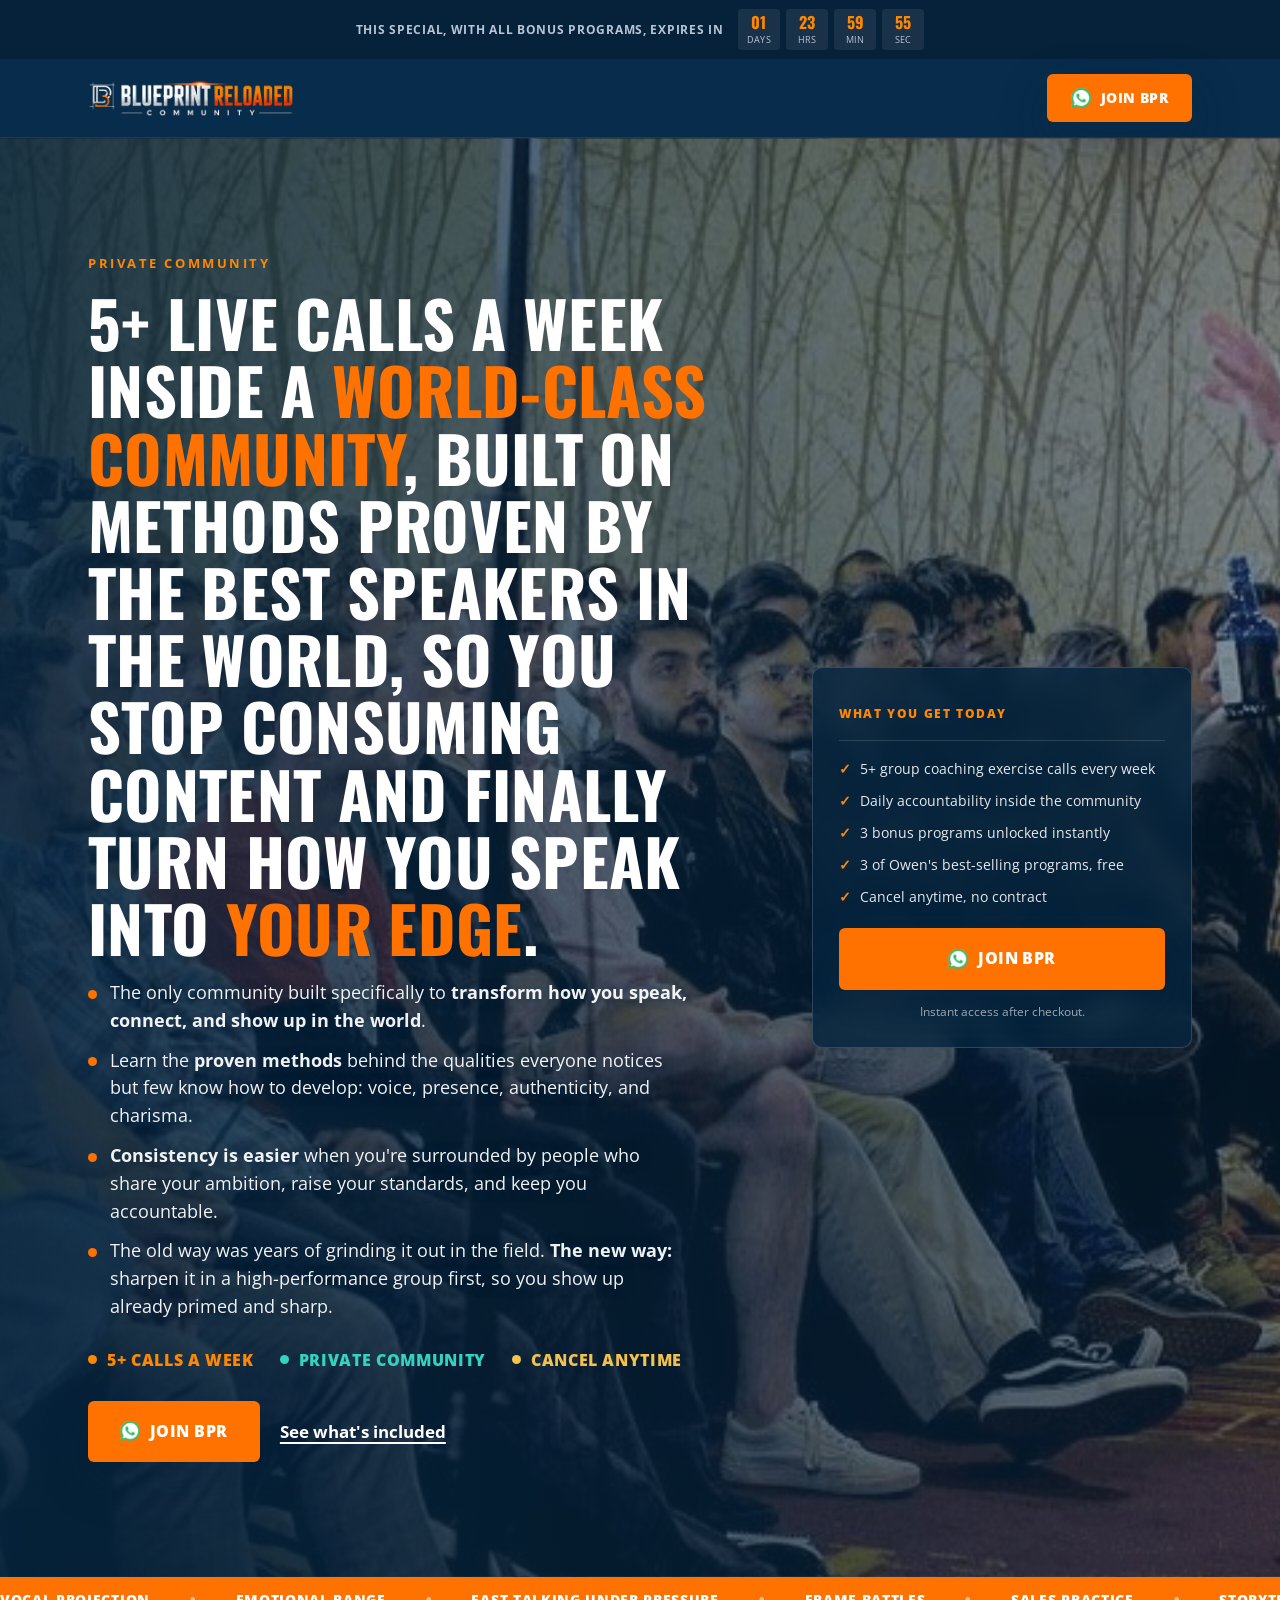
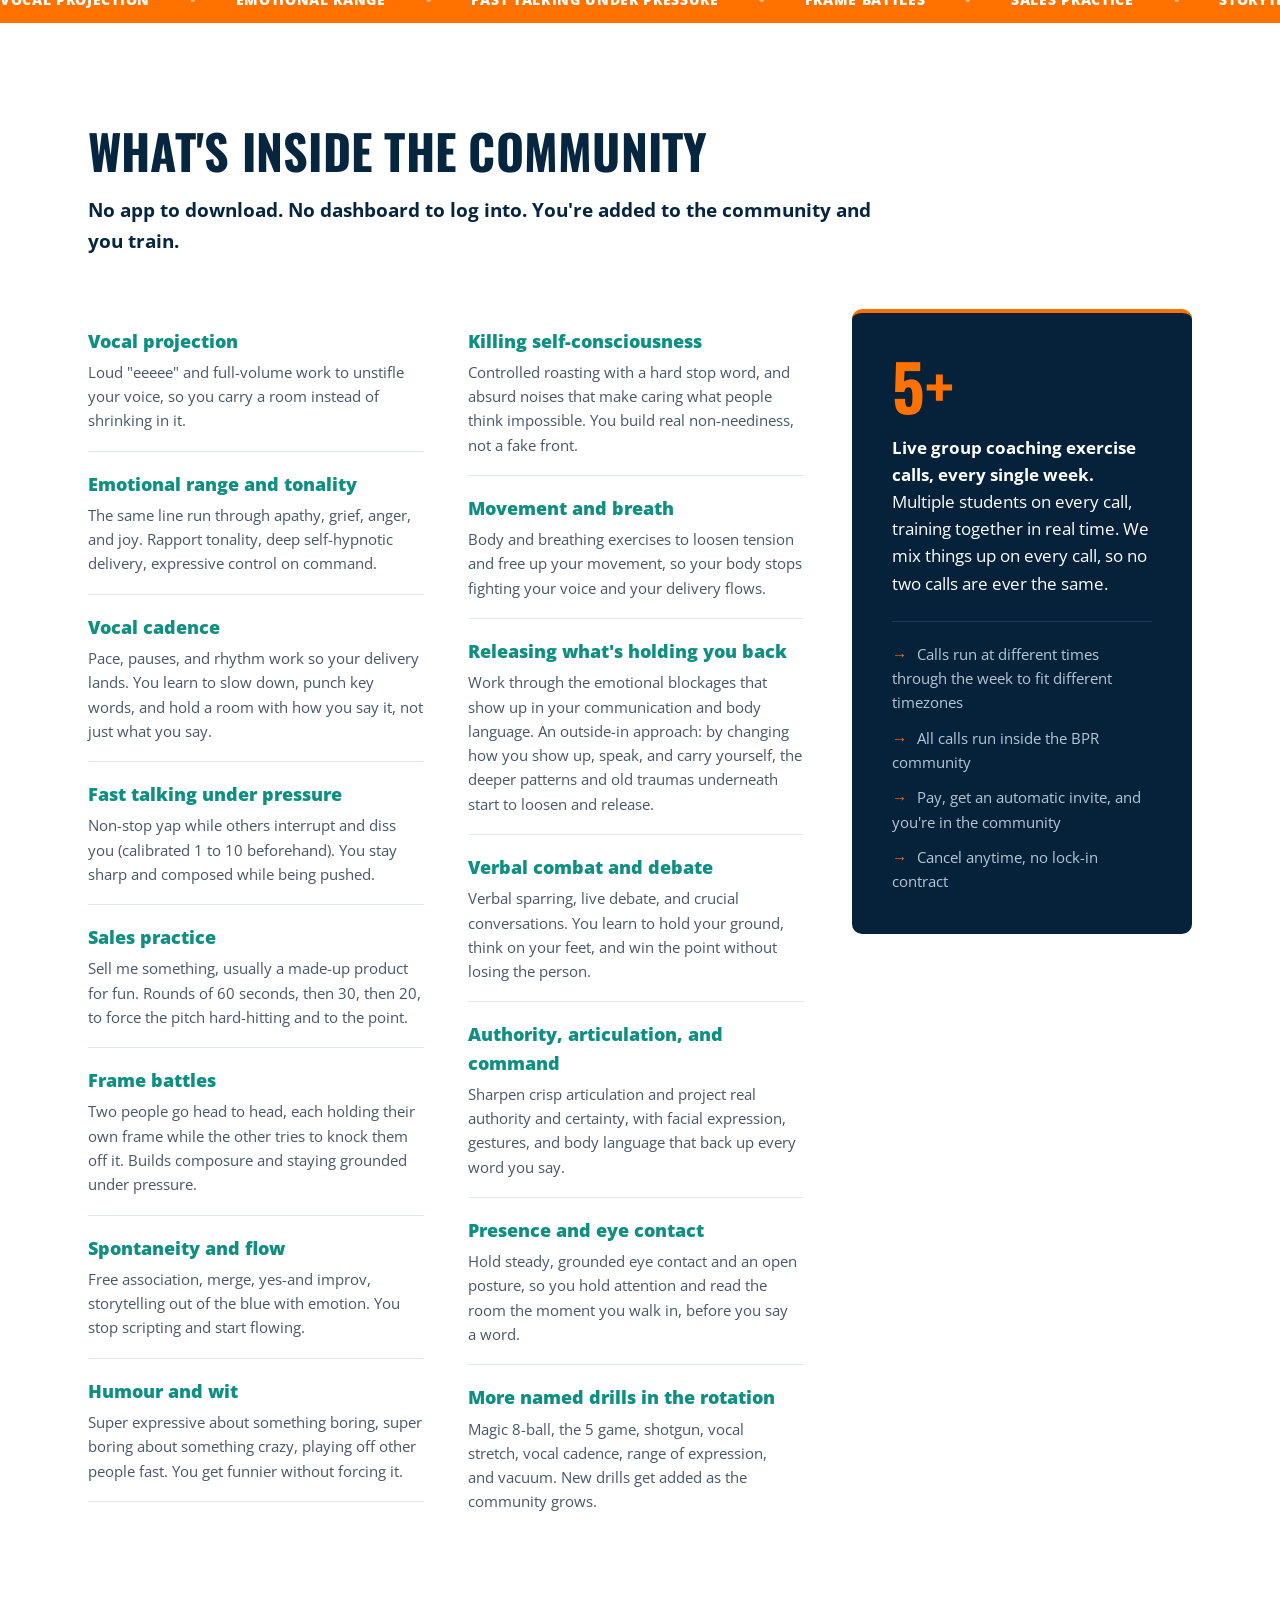
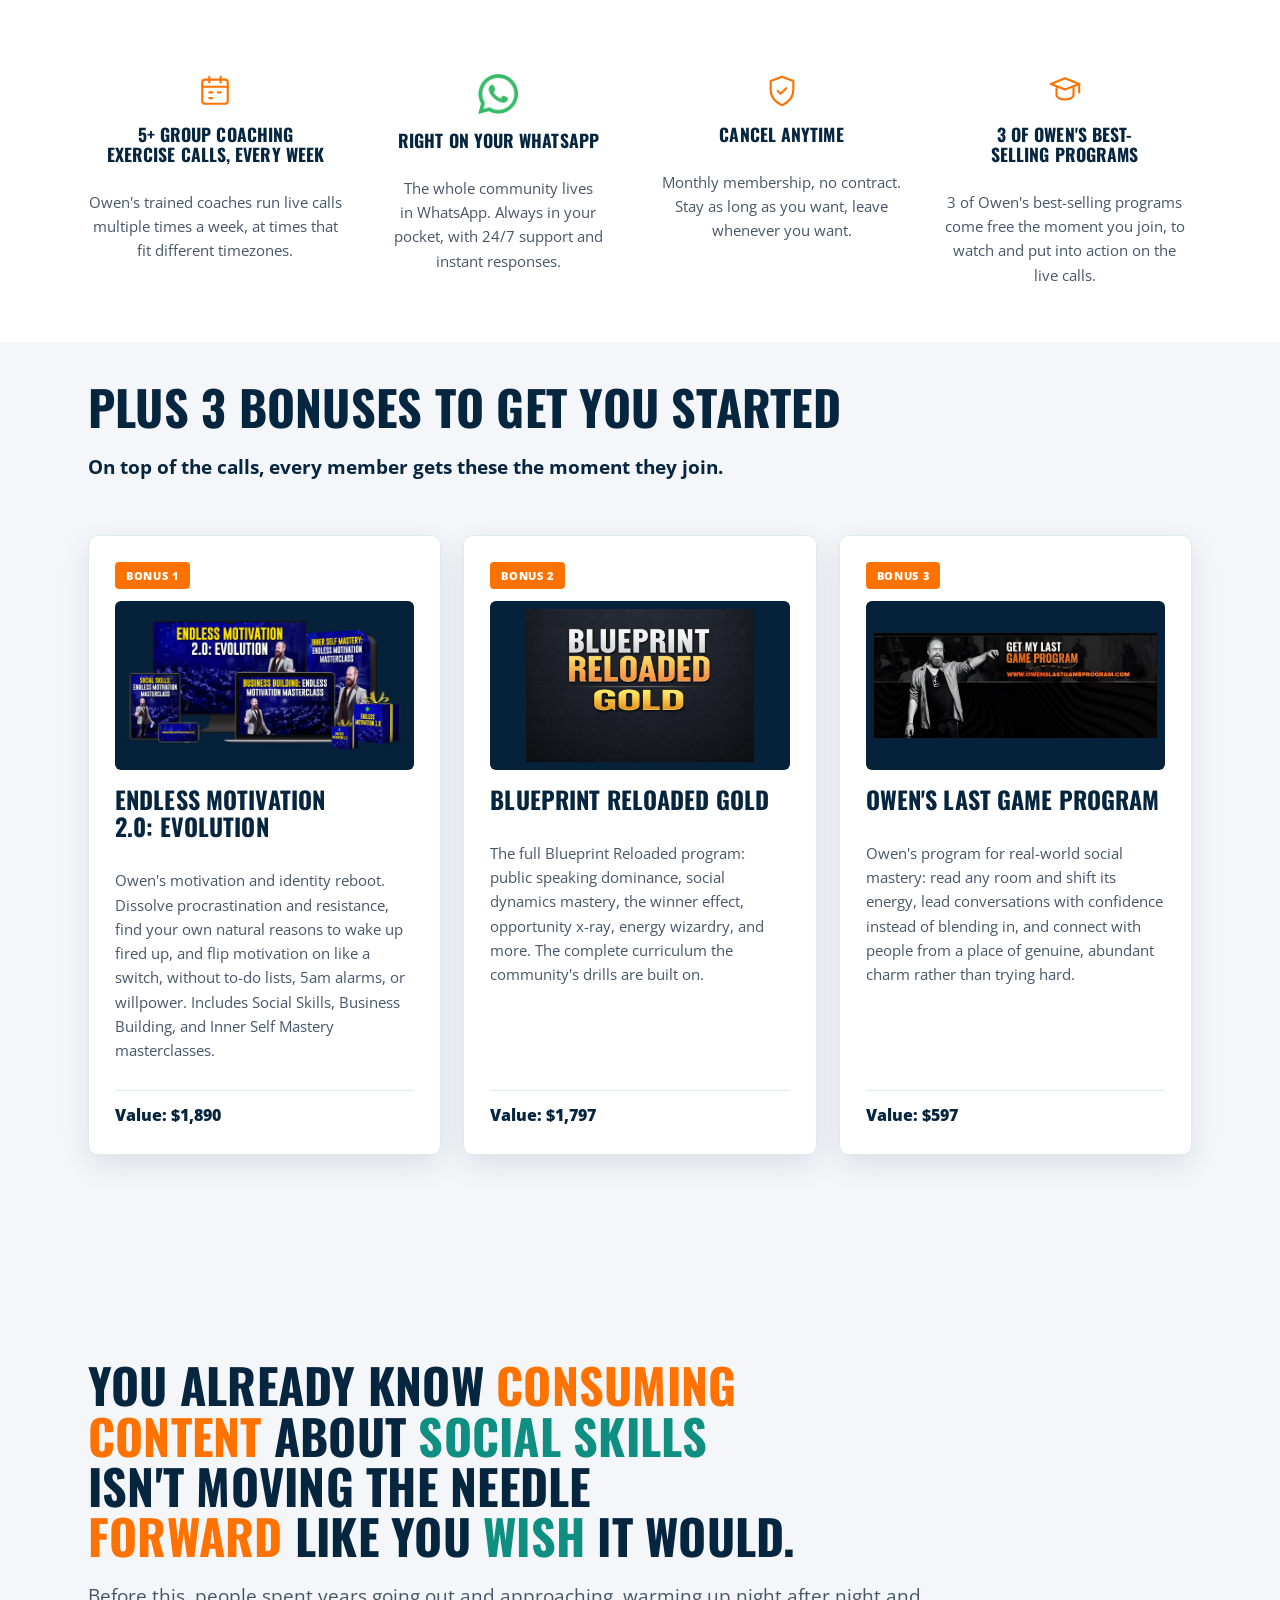
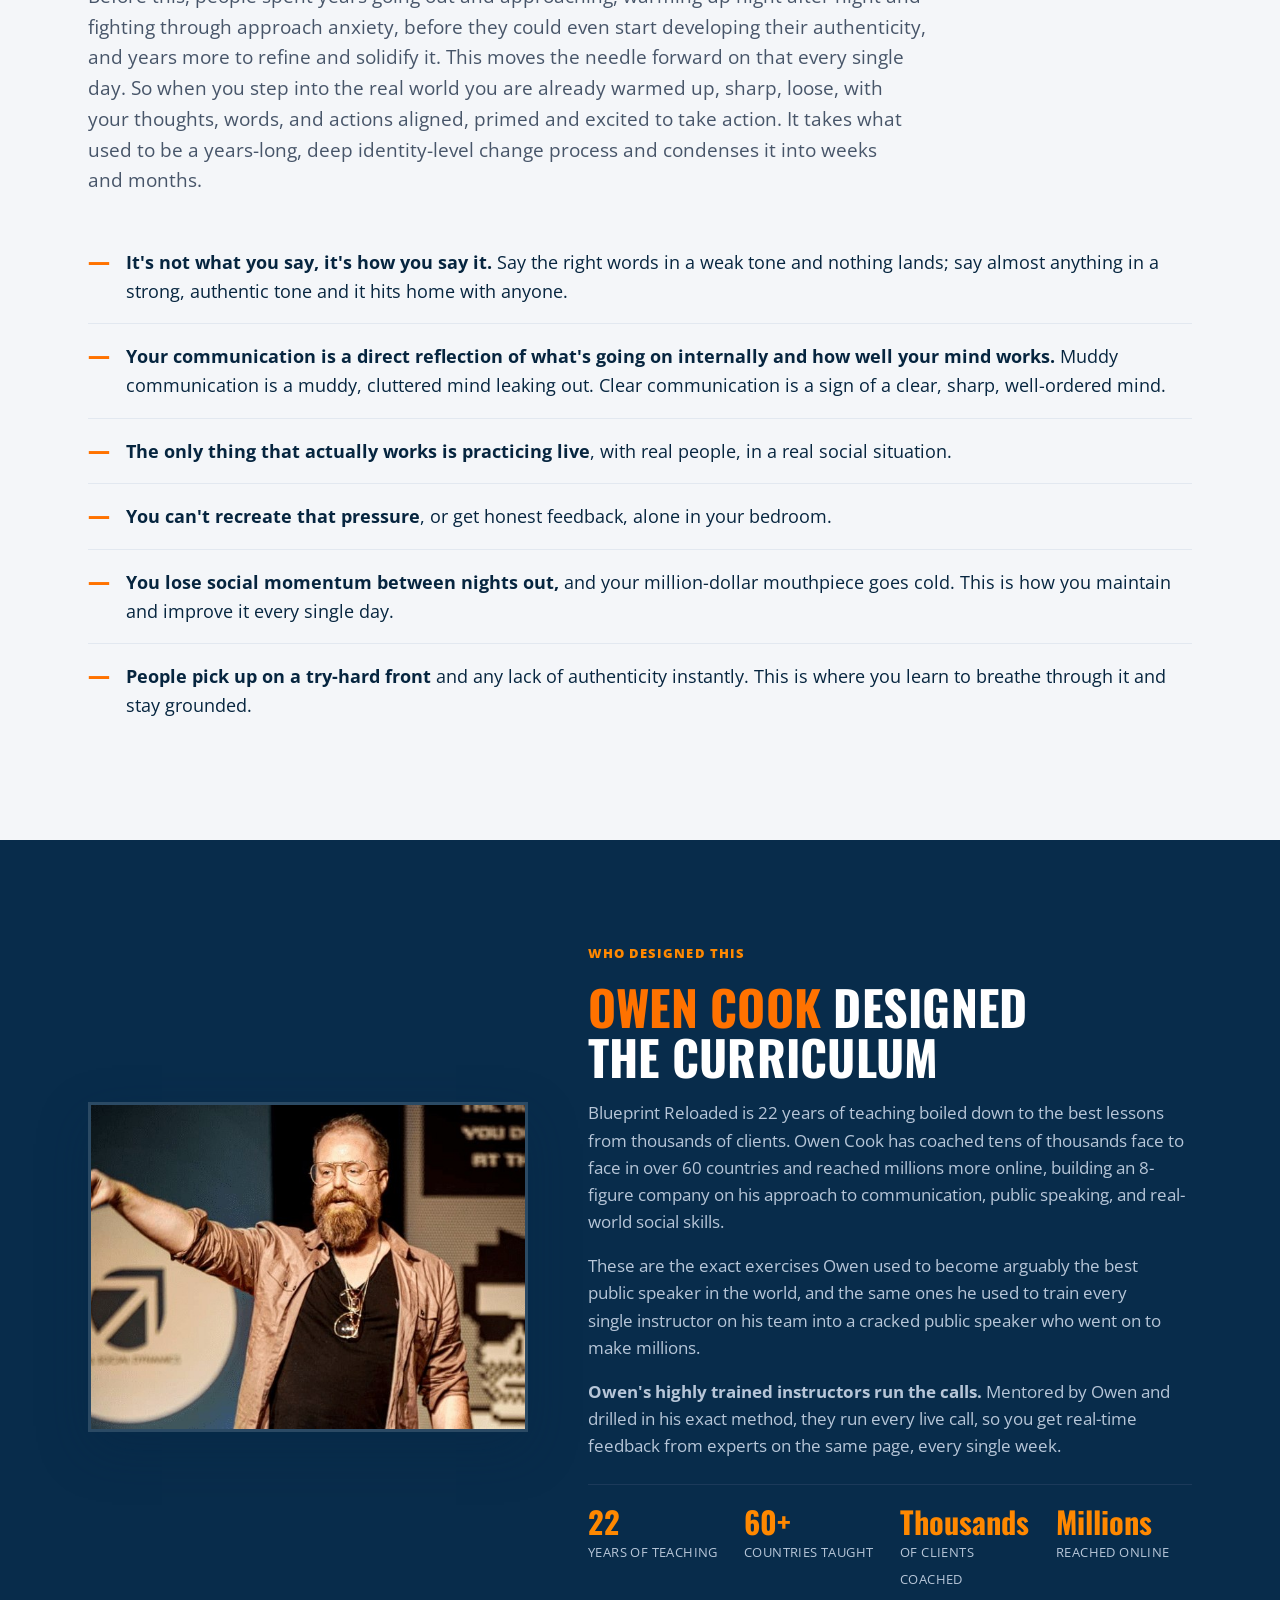
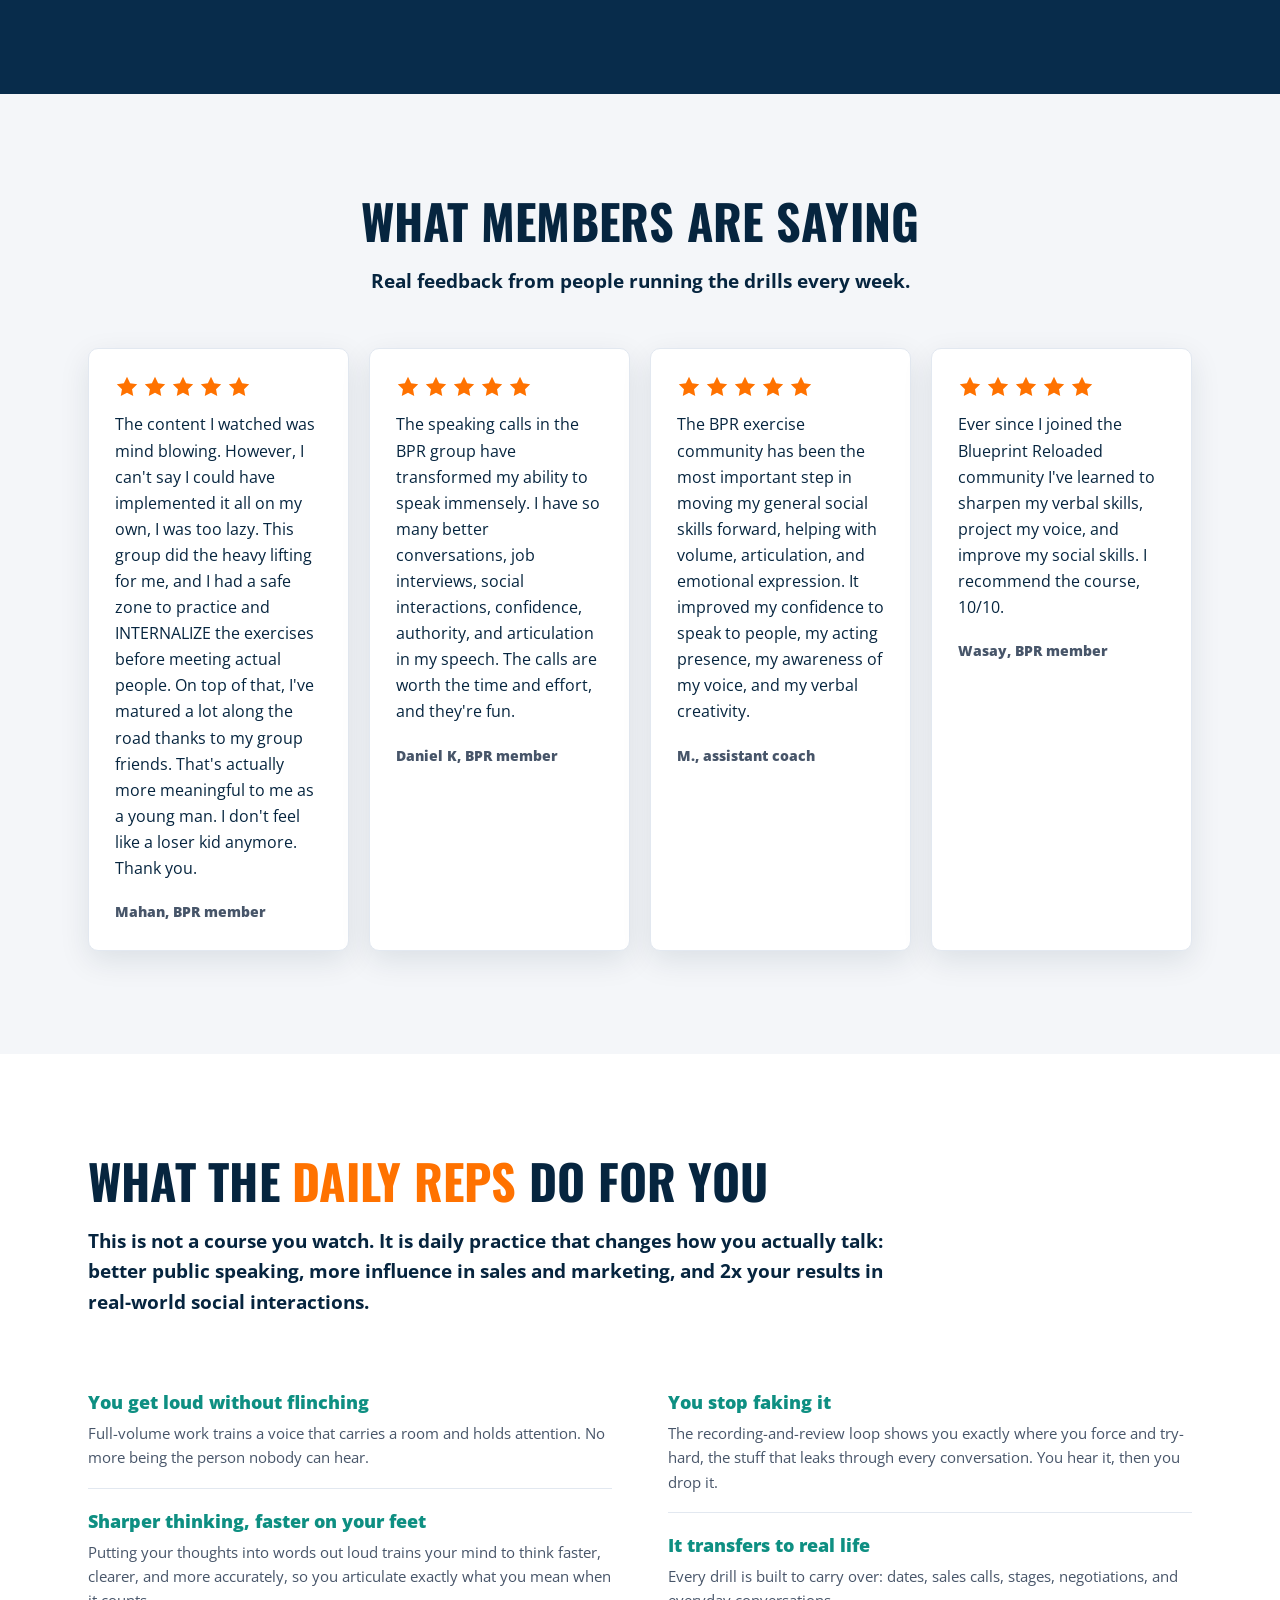
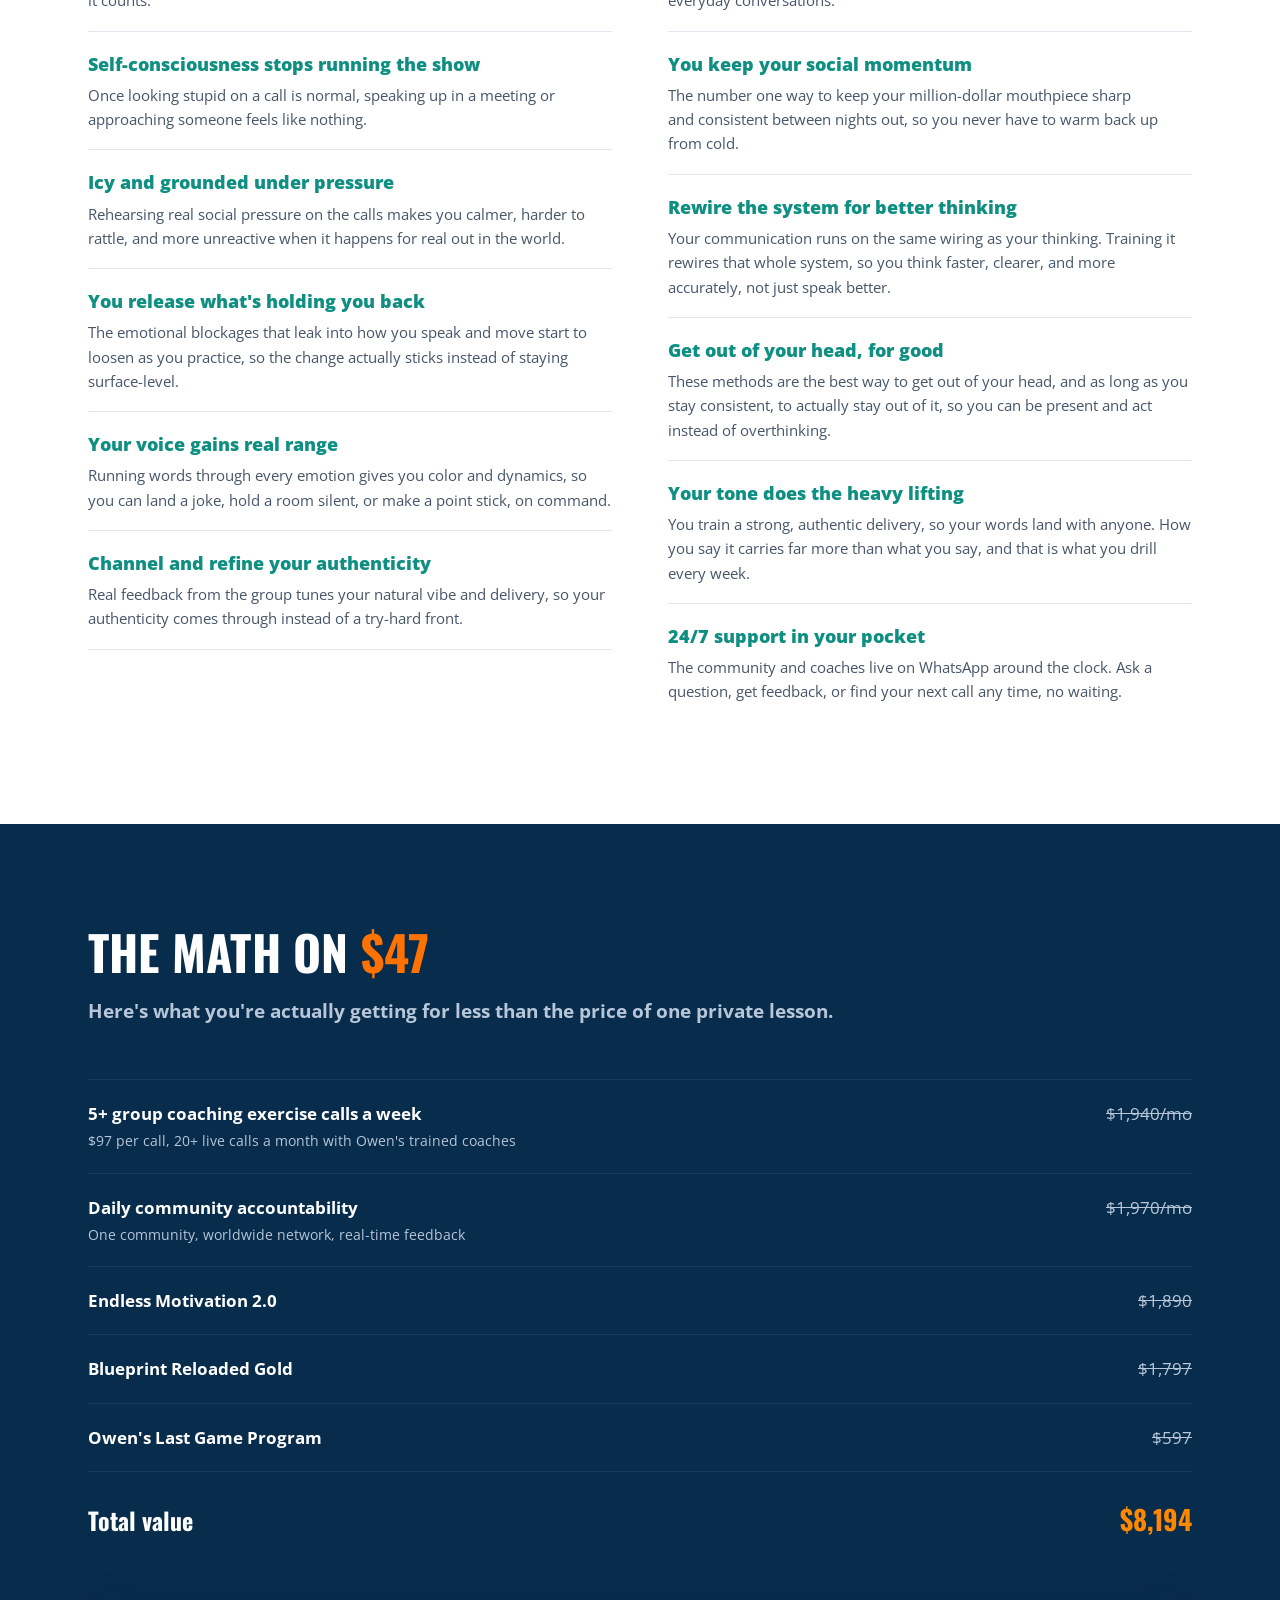
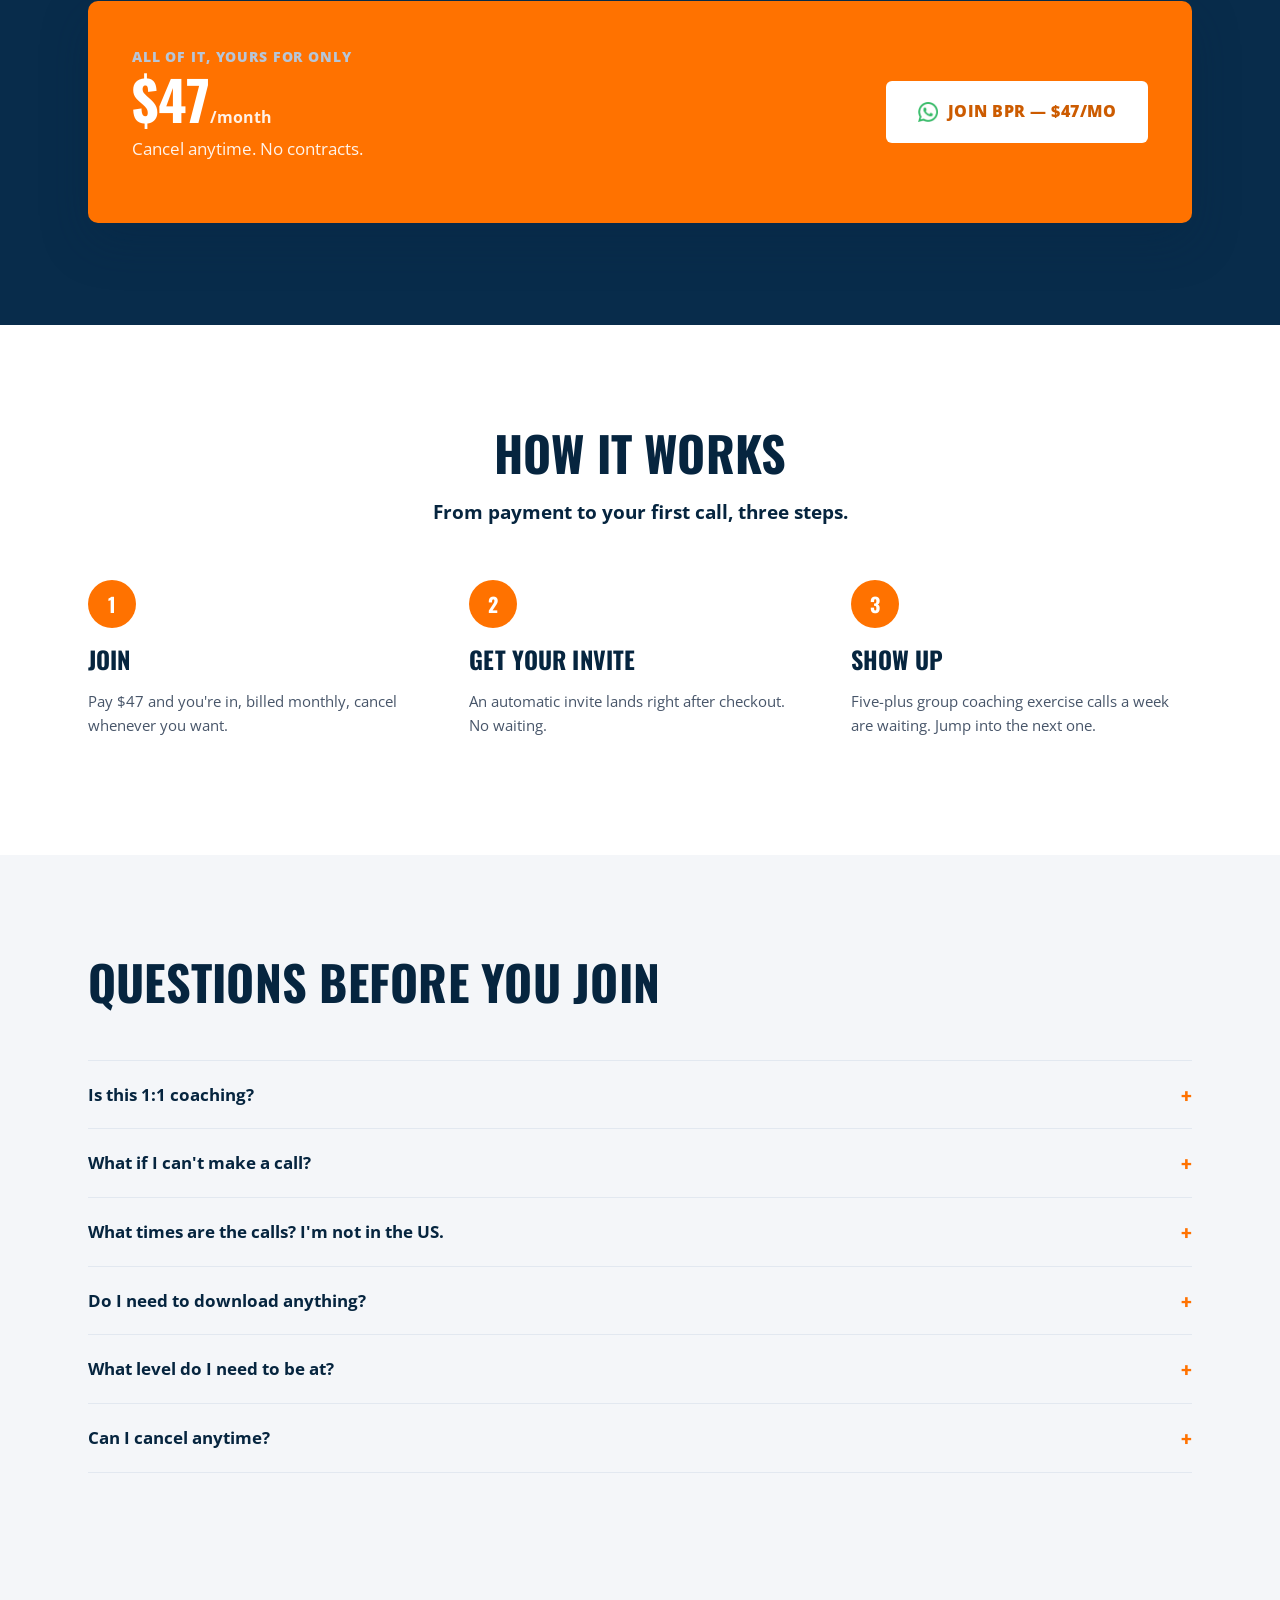
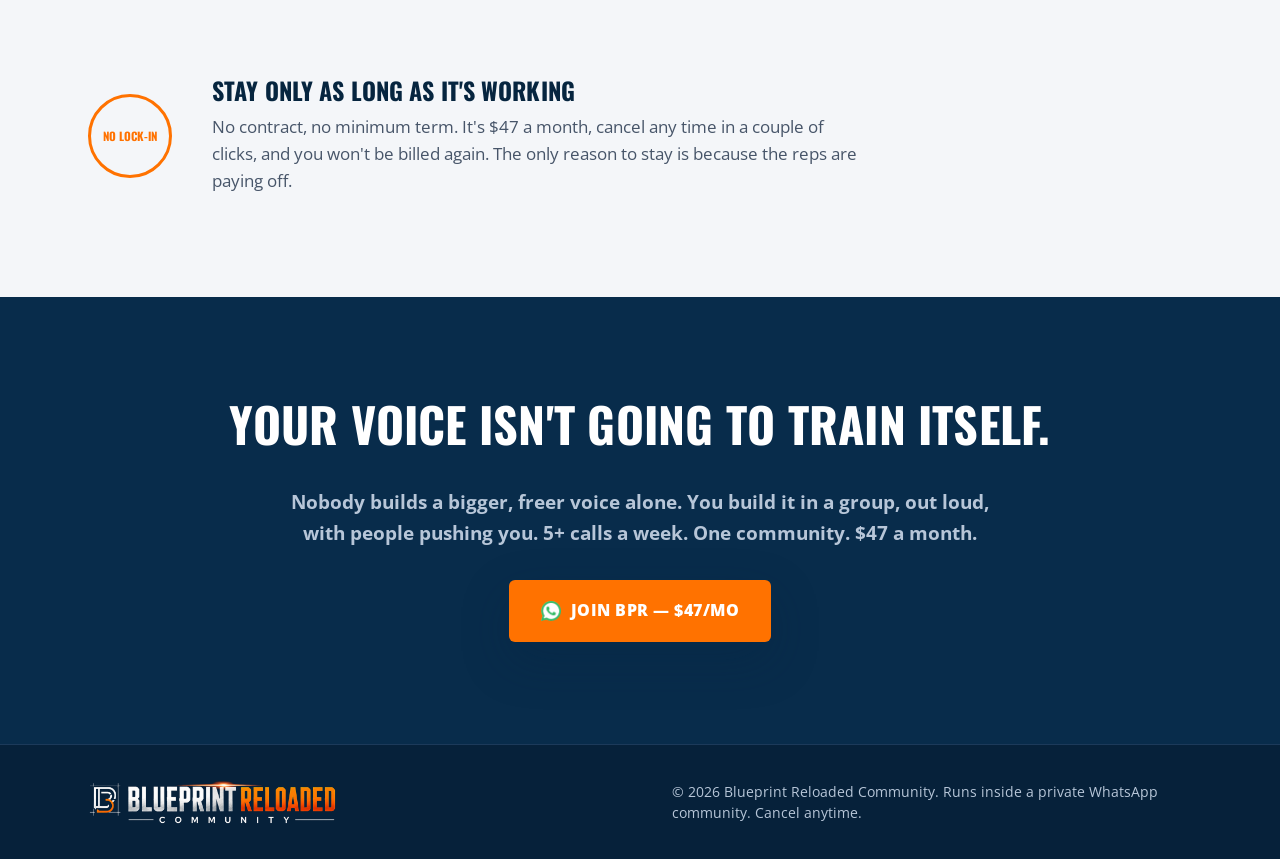
==== commit 06a0c178: "Copy overhaul: new hero headline, 120hrs->3 programs, bold bullet hooks, founder line, reorder (icon" ====
--- a/index.html
+++ b/index.html
@@ -32,7 +32,7 @@
      ever needs to come down.
 
   3. STRIPE PAYMENT LINK
-     Every button below with href="https://api.coursesprout.com/zidfnh5l3zuqkwbo" needs
+     Every button below with href="https://buy.stripe.com/00w7sM9GS1s17iT3RD1oI0r" needs
      your real Stripe Payment Link (buy.stripe.com/...).
      In Stripe: set the Payment Link's "After payment" redirect to
      your deployed thank-you.html URL.
@@ -58,7 +58,7 @@
     <div class="nav-mark">
       <img class="brand-logo" src="assets/img/bpr-logo.png" alt="Blueprint Reloaded Community" />
     </div>
-    <a class="btn btn-cta" href="https://api.coursesprout.com/zidfnh5l3zuqkwbo">Join BPR</a>
+    <a class="btn btn-cta" href="https://buy.stripe.com/00w7sM9GS1s17iT3RD1oI0r">Join BPR</a>
   </div>
 </nav>
 
@@ -66,12 +66,12 @@
   <div class="wrap">
     <div class="hero-copy">
       <div class="eyebrow-line">Private community</div>
-      <h1>5+ group coaching exercise calls a week.<br><span class="h1-line2">One <span class="accent-word">private community.</span></span></h1>
+      <h1>5+ live calls a week inside a <span class="accent-word">world-class community</span>, built on methods proven by the best speakers in the world, so you stop consuming content and finally turn how you speak into <span class="accent-word">your edge</span>.</h1>
       <ul class="hero-points">
-        <li>The only community built specifically to transform how you speak, connect, and show up in the world.</li>
-        <li>Learn the proven methods behind the qualities everyone notices but few know how to develop: voice, presence, authenticity, and charisma.</li>
-        <li>Consistency is easier when you're surrounded by people who share your ambition, raise your standards, and keep you accountable.</li>
-        <li>The old way was years of grinding it out in the field. The new way: sharpen it in a high-performance group first, so you show up already primed and sharp.</li>
+        <li>The only community built specifically to <strong>transform how you speak, connect, and show up in the world</strong>.</li>
+        <li>Learn the <strong>proven methods</strong> behind the qualities everyone notices but few know how to develop: voice, presence, authenticity, and charisma.</li>
+        <li><strong>Consistency is easier</strong> when you're surrounded by people who share your ambition, raise your standards, and keep you accountable.</li>
+        <li>The old way was years of grinding it out in the field. <strong>The new way:</strong> sharpen it in a high-performance group first, so you show up already primed and sharp.</li>
       </ul>
       <ul class="trust-chips">
         <li>5+ calls a week</li>
@@ -79,7 +79,7 @@
         <li>Cancel anytime</li>
       </ul>
       <div class="hero-ctas">
-        <a class="btn btn-cta" href="https://api.coursesprout.com/zidfnh5l3zuqkwbo">Join BPR</a>
+        <a class="btn btn-cta" href="https://buy.stripe.com/00w7sM9GS1s17iT3RD1oI0r">Join BPR</a>
         <a class="textlink" href="#stack">See what's included</a>
       </div>
     </div>
@@ -89,10 +89,10 @@
         <li>5+ group coaching exercise calls every week</li>
         <li>Daily accountability inside the community</li>
         <li>3 bonus programs unlocked instantly</li>
-        <li>120+ hours of Owen's courses, free</li>
+        <li>3 of Owen's best-selling programs, free</li>
         <li>Cancel anytime, no contract</li>
       </ul>
-      <a class="btn btn-cta btn-block" href="https://api.coursesprout.com/zidfnh5l3zuqkwbo">Join BPR</a>
+      <a class="btn btn-cta btn-block" href="https://buy.stripe.com/00w7sM9GS1s17iT3RD1oI0r">Join BPR</a>
       <p class="fine">Instant access after checkout.</p>
     </div>
   </div>
@@ -119,32 +119,6 @@
   </div>
 </div>
 
-<section class="icon-section">
-  <div class="wrap">
-    <div class="icon-row reveal">
-      <div class="icon-row-item">
-        <svg viewBox="0 0 24 24" fill="none" stroke="currentColor" stroke-width="1.5" stroke-linecap="round" stroke-linejoin="round"><rect x="3" y="4" width="18" height="17" rx="2"/><path d="M3 9h18"/><path d="M8 2v4M16 2v4"/><path d="M8 13h2M14 13h2M8 17h2"/></svg>
-        <h3>5+ group coaching exercise calls, every week</h3>
-        <p>Owen's trained coaches run live calls multiple times a week, at times that fit different timezones.</p>
-      </div>
-      <div class="icon-row-item">
-        <img class="icon-wa" src="assets/img/whatsapp-icon.png" alt="WhatsApp" />
-        <h3>Right on your WhatsApp</h3>
-        <p>The whole community lives in WhatsApp. Always in your pocket, with 24/7 support and instant responses.</p>
-      </div>
-      <div class="icon-row-item">
-        <svg viewBox="0 0 24 24" fill="none" stroke="currentColor" stroke-width="1.5" stroke-linecap="round" stroke-linejoin="round"><path d="M12 2 4 5v6c0 5 3.4 9 8 11 4.6-2 8-6 8-11V5l-8-3z"/><path d="m9 12 2 2 4-4"/></svg>
-        <h3>Cancel anytime</h3>
-        <p>Monthly membership, no contract. Stay as long as you want, leave whenever you want.</p>
-      </div>
-      <div class="icon-row-item">
-        <svg viewBox="0 0 24 24" fill="none" stroke="currentColor" stroke-width="1.5" stroke-linecap="round" stroke-linejoin="round"><path d="M2 7l10-4 10 4-10 4z"/><path d="M6 10v5c0 1.66 2.7 3 6 3s6-1.34 6-3v-5"/><path d="M22 7v6"/></svg>
-        <h3>120+ hours of Owen's courses</h3>
-        <p>3 of Owen's best-selling programs come free when you join, over 120 hours to watch and put into action on the live calls.</p>
-      </div>
-    </div>
-  </div>
-</section>
 
 <section>
   <div class="wrap">
@@ -229,125 +203,29 @@
   </div>
 </section>
 
-<section class="section-alt">
-  <div class="wrap">
-    <div class="section-head reveal">
-      <h2>You already know <span class="hl-orange">consuming content</span> about <span class="hl-teal">social skills</span> isn't moving the needle <span class="hl-orange">forward</span> like you <span class="hl-teal">wish</span> it would.</h2>
-      <p class="lede lede-body">Before this, people spent years going out and approaching, warming up night after night and fighting through approach anxiety, before they could even start developing their authenticity, and years more to refine and solidify it. This moves the needle forward on that every single day. So when you step into the real world you are already warmed up, sharp, loose, with your thoughts, words, and actions aligned, primed and excited to take action. It takes what used to be a years-long, deep identity-level change process and condenses it into weeks and months.</p>
-    </div>
-    <ul class="problem-list">
-      <li class="reveal">
-        <span class="mark">&mdash;</span>
-        <span>It's not what you say, it's how you say it. Say the right words in a weak tone and nothing lands; say almost anything in a strong, authentic tone and it hits home with anyone.</span>
-      </li>
-      <li class="reveal">
-        <span class="mark">&mdash;</span>
-        <span>Your communication is a direct reflection of what's going on internally and how well your mind works. Muddy communication is a muddy, cluttered mind leaking out. Clear communication is a sign of a clear, sharp, well-ordered mind.</span>
-      </li>
-      <li class="reveal">
-        <span class="mark">&mdash;</span>
-        <span>The only thing that actually works is practicing live, with real people, in a real social situation.</span>
-      </li>
-      <li class="reveal">
-        <span class="mark">&mdash;</span>
-        <span>You can't recreate that pressure, or get honest feedback, alone in your bedroom.</span>
-      </li>
-      <li class="reveal">
-        <span class="mark">&mdash;</span>
-        <span>You lose social momentum between nights out, and your million-dollar mouthpiece goes cold. This is how you maintain and improve it every single day.</span>
-      </li>
-      <li class="reveal">
-        <span class="mark">&mdash;</span>
-        <span>People pick up on a try-hard front and any lack of authenticity instantly. This is where you learn to breathe through it and stay grounded.</span>
-      </li>
-    </ul>
-  </div>
-</section>
-
-<section class="founder">
-  <div class="wrap">
-    <img class="founder-photo reveal" src="assets/img/owen-founder.jpg" alt="Owen Cook on stage" loading="lazy" />
-    <div class="reveal">
-      <p class="role">Who designed this</p>
-      <h2><span class="accent-word">Owen Cook</span> designed the curriculum</h2>
-      <p>Blueprint Reloaded is 22 years of teaching boiled down to the best lessons from thousands of clients. Owen Cook has coached tens of thousands face to face in over 60 countries and reached millions more online, building an 8-figure company on his approach to communication, public speaking, and real-world social skills.</p>
-      <p>These are the exact exercises Owen used to become arguably the best public speaker in the world, and the same ones he used to train every single instructor on his team into a cracked public speaker who went on to make millions.</p>
-      <p><strong>Owen doesn't run the daily calls himself.</strong> His team of highly trained coaches, mentored by Owen and drilled in his exact method, run every live call, so you get real-time feedback from experts on the same page, every single week.</p>
-      <ul class="founder-stats">
-        <li><b>22</b><span>Years of teaching</span></li>
-        <li><b>60+</b><span>Countries taught</span></li>
-        <li><b>Thousands</b><span>Of clients coached</span></li>
-        <li><b>Millions</b><span>Reached online</span></li>
-      </ul>
-    </div>
-  </div>
-</section>
-
-<section>
-  <div class="wrap">
-    <div class="section-head reveal">
-      <h2>What the <span class="hl-orange">daily reps</span> do for you</h2>
-      <p class="lede">This is not a course you watch. It is daily practice that changes how you actually talk: better public speaking, more influence in sales and marketing, and 2x your results in real-world social interactions.</p>
-    </div>
-    <div class="benefits-cols">
-      <ul class="drill-list reveal">
-        <li>
-          <span class="drill-name">You get loud without flinching</span>
-          <p class="drill-desc">Full-volume work trains a voice that carries a room and holds attention. No more being the person nobody can hear.</p>
-        </li>
-        <li>
-          <span class="drill-name">Sharper thinking, faster on your feet</span>
-          <p class="drill-desc">Putting your thoughts into words out loud trains your mind to think faster, clearer, and more accurately, so you articulate exactly what you mean when it counts.</p>
-        </li>
-        <li>
-          <span class="drill-name">Self-consciousness stops running the show</span>
-          <p class="drill-desc">Once looking stupid on a call is normal, speaking up in a meeting or approaching someone feels like nothing.</p>
-        </li>
-        <li>
-          <span class="drill-name">Icy and grounded under pressure</span>
-          <p class="drill-desc">Rehearsing real social pressure on the calls makes you calmer, harder to rattle, and more unreactive when it happens for real out in the world.</p>
-        </li>
-        <li>
-          <span class="drill-name">You release what's holding you back</span>
-          <p class="drill-desc">The emotional blockages that leak into how you speak and move start to loosen as you practice, so the change actually sticks instead of staying surface-level.</p>
-        </li>
-        <li>
-          <span class="drill-name">Your voice gains real range</span>
-          <p class="drill-desc">Running words through every emotion gives you color and dynamics, so you can land a joke, hold a room silent, or make a point stick, on command.</p>
-        </li>
-        <li>
-          <span class="drill-name">Channel and refine your authenticity</span>
-          <p class="drill-desc">Real feedback from the group tunes your natural vibe and delivery, so your authenticity comes through instead of a try-hard front.</p>
-        </li>
-        <li>
-          <span class="drill-name">You stop faking it</span>
-          <p class="drill-desc">The recording-and-review loop shows you exactly where you force and try-hard, the stuff that leaks through every conversation. You hear it, then you drop it.</p>
-        </li>
-        <li>
-          <span class="drill-name">It transfers to real life</span>
-          <p class="drill-desc">Every drill is built to carry over: dates, sales calls, stages, negotiations, and everyday conversations.</p>
-        </li>
-        <li>
-          <span class="drill-name">You keep your social momentum</span>
-          <p class="drill-desc">The number one way to keep your million-dollar mouthpiece sharp and consistent between nights out, so you never have to warm back up from cold.</p>
-        </li>
-        <li>
-          <span class="drill-name">Rewire the system for better thinking</span>
-          <p class="drill-desc">Your communication runs on the same wiring as your thinking. Training it rewires that whole system, so you think faster, clearer, and more accurately, not just speak better.</p>
-        </li>
-        <li>
-          <span class="drill-name">Get out of your head, for good</span>
-          <p class="drill-desc">These methods are the best way to get out of your head, and as long as you stay consistent, to actually stay out of it, so you can be present and act instead of overthinking.</p>
-        </li>
-        <li>
-          <span class="drill-name">Your tone does the heavy lifting</span>
-          <p class="drill-desc">You train a strong, authentic delivery, so your words land with anyone. How you say it carries far more than what you say, and that is what you drill every week.</p>
-        </li>
-        <li>
-          <span class="drill-name">24/7 support in your pocket</span>
-          <p class="drill-desc">The community and coaches live on WhatsApp around the clock. Ask a question, get feedback, or find your next call any time, no waiting.</p>
-        </li>
-      </ul>
+<section class="icon-section">
+  <div class="wrap">
+    <div class="icon-row reveal">
+      <div class="icon-row-item">
+        <svg viewBox="0 0 24 24" fill="none" stroke="currentColor" stroke-width="1.5" stroke-linecap="round" stroke-linejoin="round"><rect x="3" y="4" width="18" height="17" rx="2"/><path d="M3 9h18"/><path d="M8 2v4M16 2v4"/><path d="M8 13h2M14 13h2M8 17h2"/></svg>
+        <h3>5+ group coaching exercise calls, every week</h3>
+        <p>Owen's trained coaches run live calls multiple times a week, at times that fit different timezones.</p>
+      </div>
+      <div class="icon-row-item">
+        <img class="icon-wa" src="assets/img/whatsapp-icon.png" alt="WhatsApp" />
+        <h3>Right on your WhatsApp</h3>
+        <p>The whole community lives in WhatsApp. Always in your pocket, with 24/7 support and instant responses.</p>
+      </div>
+      <div class="icon-row-item">
+        <svg viewBox="0 0 24 24" fill="none" stroke="currentColor" stroke-width="1.5" stroke-linecap="round" stroke-linejoin="round"><path d="M12 2 4 5v6c0 5 3.4 9 8 11 4.6-2 8-6 8-11V5l-8-3z"/><path d="m9 12 2 2 4-4"/></svg>
+        <h3>Cancel anytime</h3>
+        <p>Monthly membership, no contract. Stay as long as you want, leave whenever you want.</p>
+      </div>
+      <div class="icon-row-item">
+        <svg viewBox="0 0 24 24" fill="none" stroke="currentColor" stroke-width="1.5" stroke-linecap="round" stroke-linejoin="round"><path d="M2 7l10-4 10 4-10 4z"/><path d="M6 10v5c0 1.66 2.7 3 6 3s6-1.34 6-3v-5"/><path d="M22 7v6"/></svg>
+        <h3>3 of Owen's best-selling programs</h3>
+        <p>3 of Owen's best-selling programs come free the moment you join, to watch and put into action on the live calls.</p>
+      </div>
     </div>
   </div>
 </section>
@@ -394,51 +272,56 @@
   </div>
 </section>
 
-<section id="stack" class="section-dark">
+<section class="section-alt">
   <div class="wrap">
     <div class="section-head reveal">
-      <h2>The math on <span class="hl-orange">$47</span></h2>
-      <p class="lede">Here's what you're actually getting for less than the price of one private lesson.</p>
-    </div>
-
-    <ul class="stack-list reveal">
-      <li class="stack-row">
-        <div class="label">5+ group coaching exercise calls a week
-          <span class="sub">$97 per call, 20+ live calls a month with Owen's trained coaches</span>
-        </div>
-        <div class="value">$1,940/mo</div>
-      </li>
-      <li class="stack-row">
-        <div class="label">Daily community accountability
-          <span class="sub">One community, worldwide network, real-time feedback</span>
-        </div>
-        <div class="value">$1,970/mo</div>
-      </li>
-      <li class="stack-row">
-        <div class="label">Endless Motivation 2.0</div>
-        <div class="value">$1,890</div>
-      </li>
-      <li class="stack-row">
-        <div class="label">Blueprint Reloaded Gold</div>
-        <div class="value">$1,797</div>
-      </li>
-      <li class="stack-row">
-        <div class="label">Owen's Last Game Program</div>
-        <div class="value">$597</div>
-      </li>
-      <li class="stack-row total">
-        <div class="label">Total value</div>
-        <div class="value">$8,194</div>
+      <h2>You already know <span class="hl-orange">consuming content</span> about <span class="hl-teal">social skills</span> isn't moving the needle <span class="hl-orange">forward</span> like you <span class="hl-teal">wish</span> it would.</h2>
+      <p class="lede lede-body">Before this, people spent years going out and approaching, warming up night after night and fighting through approach anxiety, before they could even start developing their authenticity, and years more to refine and solidify it. This moves the needle forward on that every single day. So when you step into the real world you are already warmed up, sharp, loose, with your thoughts, words, and actions aligned, primed and excited to take action. It takes what used to be a years-long, deep identity-level change process and condenses it into weeks and months.</p>
+    </div>
+    <ul class="problem-list">
+      <li class="reveal">
+        <span class="mark">&mdash;</span>
+        <span><strong>It's not what you say, it's how you say it.</strong> Say the right words in a weak tone and nothing lands; say almost anything in a strong, authentic tone and it hits home with anyone.</span>
+      </li>
+      <li class="reveal">
+        <span class="mark">&mdash;</span>
+        <span><strong>Your communication is a direct reflection of what's going on internally and how well your mind works.</strong> Muddy communication is a muddy, cluttered mind leaking out. Clear communication is a sign of a clear, sharp, well-ordered mind.</span>
+      </li>
+      <li class="reveal">
+        <span class="mark">&mdash;</span>
+        <span><strong>The only thing that actually works is practicing live</strong>, with real people, in a real social situation.</span>
+      </li>
+      <li class="reveal">
+        <span class="mark">&mdash;</span>
+        <span><strong>You can't recreate that pressure</strong>, or get honest feedback, alone in your bedroom.</span>
+      </li>
+      <li class="reveal">
+        <span class="mark">&mdash;</span>
+        <span><strong>You lose social momentum between nights out,</strong> and your million-dollar mouthpiece goes cold. This is how you maintain and improve it every single day.</span>
+      </li>
+      <li class="reveal">
+        <span class="mark">&mdash;</span>
+        <span><strong>People pick up on a try-hard front</strong> and any lack of authenticity instantly. This is where you learn to breathe through it and stay grounded.</span>
       </li>
     </ul>
-
-    <div class="price-panel reveal">
-      <div>
-        <p class="price-reveal-label">All of it, yours for only</p>
-        <div class="price-figure">$47<span>/month</span></div>
-        <p class="hero-fineprint" style="margin-top:8px;">Cancel anytime. No contracts.</p>
-      </div>
-      <a class="btn btn-cta" href="https://api.coursesprout.com/zidfnh5l3zuqkwbo">Join BPR — $47/mo</a>
+  </div>
+</section>
+
+<section class="founder">
+  <div class="wrap">
+    <img class="founder-photo reveal" src="assets/img/owen-founder.jpg" alt="Owen Cook on stage" loading="lazy" />
+    <div class="reveal">
+      <p class="role">Who designed this</p>
+      <h2><span class="accent-word">Owen Cook</span> designed the curriculum</h2>
+      <p>Blueprint Reloaded is 22 years of teaching boiled down to the best lessons from thousands of clients. Owen Cook has coached tens of thousands face to face in over 60 countries and reached millions more online, building an 8-figure company on his approach to communication, public speaking, and real-world social skills.</p>
+      <p>These are the exact exercises Owen used to become arguably the best public speaker in the world, and the same ones he used to train every single instructor on his team into a cracked public speaker who went on to make millions.</p>
+      <p><strong>Owen's highly trained instructors run the calls.</strong> Mentored by Owen and drilled in his exact method, they run every live call, so you get real-time feedback from experts on the same page, every single week.</p>
+      <ul class="founder-stats">
+        <li><b>22</b><span>Years of teaching</span></li>
+        <li><b>60+</b><span>Countries taught</span></li>
+        <li><b>Thousands</b><span>Of clients coached</span></li>
+        <li><b>Millions</b><span>Reached online</span></li>
+      </ul>
     </div>
   </div>
 </section>
@@ -478,6 +361,124 @@
         <blockquote>Ever since I joined the Blueprint Reloaded community I've learned to sharpen my verbal skills, project my voice, and improve my social skills. I recommend the course, 10/10.</blockquote>
         <cite>Wasay, BPR member</cite>
       </div>
+    </div>
+  </div>
+</section>
+
+<section>
+  <div class="wrap">
+    <div class="section-head reveal">
+      <h2>What the <span class="hl-orange">daily reps</span> do for you</h2>
+      <p class="lede">This is not a course you watch. It is daily practice that changes how you actually talk: better public speaking, more influence in sales and marketing, and 2x your results in real-world social interactions.</p>
+    </div>
+    <div class="benefits-cols">
+      <ul class="drill-list reveal">
+        <li>
+          <span class="drill-name">You get loud without flinching</span>
+          <p class="drill-desc">Full-volume work trains a voice that carries a room and holds attention. No more being the person nobody can hear.</p>
+        </li>
+        <li>
+          <span class="drill-name">Sharper thinking, faster on your feet</span>
+          <p class="drill-desc">Putting your thoughts into words out loud trains your mind to think faster, clearer, and more accurately, so you articulate exactly what you mean when it counts.</p>
+        </li>
+        <li>
+          <span class="drill-name">Self-consciousness stops running the show</span>
+          <p class="drill-desc">Once looking stupid on a call is normal, speaking up in a meeting or approaching someone feels like nothing.</p>
+        </li>
+        <li>
+          <span class="drill-name">Icy and grounded under pressure</span>
+          <p class="drill-desc">Rehearsing real social pressure on the calls makes you calmer, harder to rattle, and more unreactive when it happens for real out in the world.</p>
+        </li>
+        <li>
+          <span class="drill-name">You release what's holding you back</span>
+          <p class="drill-desc">The emotional blockages that leak into how you speak and move start to loosen as you practice, so the change actually sticks instead of staying surface-level.</p>
+        </li>
+        <li>
+          <span class="drill-name">Your voice gains real range</span>
+          <p class="drill-desc">Running words through every emotion gives you color and dynamics, so you can land a joke, hold a room silent, or make a point stick, on command.</p>
+        </li>
+        <li>
+          <span class="drill-name">Channel and refine your authenticity</span>
+          <p class="drill-desc">Real feedback from the group tunes your natural vibe and delivery, so your authenticity comes through instead of a try-hard front.</p>
+        </li>
+        <li>
+          <span class="drill-name">You stop faking it</span>
+          <p class="drill-desc">The recording-and-review loop shows you exactly where you force and try-hard, the stuff that leaks through every conversation. You hear it, then you drop it.</p>
+        </li>
+        <li>
+          <span class="drill-name">It transfers to real life</span>
+          <p class="drill-desc">Every drill is built to carry over: dates, sales calls, stages, negotiations, and everyday conversations.</p>
+        </li>
+        <li>
+          <span class="drill-name">You keep your social momentum</span>
+          <p class="drill-desc">The number one way to keep your million-dollar mouthpiece sharp and consistent between nights out, so you never have to warm back up from cold.</p>
+        </li>
+        <li>
+          <span class="drill-name">Rewire the system for better thinking</span>
+          <p class="drill-desc">Your communication runs on the same wiring as your thinking. Training it rewires that whole system, so you think faster, clearer, and more accurately, not just speak better.</p>
+        </li>
+        <li>
+          <span class="drill-name">Get out of your head, for good</span>
+          <p class="drill-desc">These methods are the best way to get out of your head, and as long as you stay consistent, to actually stay out of it, so you can be present and act instead of overthinking.</p>
+        </li>
+        <li>
+          <span class="drill-name">Your tone does the heavy lifting</span>
+          <p class="drill-desc">You train a strong, authentic delivery, so your words land with anyone. How you say it carries far more than what you say, and that is what you drill every week.</p>
+        </li>
+        <li>
+          <span class="drill-name">24/7 support in your pocket</span>
+          <p class="drill-desc">The community and coaches live on WhatsApp around the clock. Ask a question, get feedback, or find your next call any time, no waiting.</p>
+        </li>
+      </ul>
+    </div>
+  </div>
+</section>
+
+<section id="stack" class="section-dark">
+  <div class="wrap">
+    <div class="section-head reveal">
+      <h2>The math on <span class="hl-orange">$47</span></h2>
+      <p class="lede">Here's what you're actually getting for less than the price of one private lesson.</p>
+    </div>
+
+    <ul class="stack-list reveal">
+      <li class="stack-row">
+        <div class="label">5+ group coaching exercise calls a week
+          <span class="sub">$97 per call, 20+ live calls a month with Owen's trained coaches</span>
+        </div>
+        <div class="value">$1,940/mo</div>
+      </li>
+      <li class="stack-row">
+        <div class="label">Daily community accountability
+          <span class="sub">One community, worldwide network, real-time feedback</span>
+        </div>
+        <div class="value">$1,970/mo</div>
+      </li>
+      <li class="stack-row">
+        <div class="label">Endless Motivation 2.0</div>
+        <div class="value">$1,890</div>
+      </li>
+      <li class="stack-row">
+        <div class="label">Blueprint Reloaded Gold</div>
+        <div class="value">$1,797</div>
+      </li>
+      <li class="stack-row">
+        <div class="label">Owen's Last Game Program</div>
+        <div class="value">$597</div>
+      </li>
+      <li class="stack-row total">
+        <div class="label">Total value</div>
+        <div class="value">$8,194</div>
+      </li>
+    </ul>
+
+    <div class="price-panel reveal">
+      <div>
+        <p class="price-reveal-label">All of it, yours for only</p>
+        <div class="price-figure">$47<span>/month</span></div>
+        <p class="hero-fineprint" style="margin-top:8px;">Cancel anytime. No contracts.</p>
+      </div>
+      <a class="btn btn-cta" href="https://buy.stripe.com/00w7sM9GS1s17iT3RD1oI0r">Join BPR — $47/mo</a>
     </div>
   </div>
 </section>
@@ -556,9 +557,10 @@
   <div class="wrap">
     <h2 class="reveal">Your voice isn't going to train itself.</h2>
     <p class="lede reveal">Nobody builds a bigger, freer voice alone. You build it in a group, out loud, with people pushing you. 5+ calls a week. One community. $47 a month.</p>
-    <a class="btn btn-cta reveal" href="https://api.coursesprout.com/zidfnh5l3zuqkwbo">Join BPR — $47/mo</a>
-  </div>
-</section>
+    <a class="btn btn-cta reveal" href="https://buy.stripe.com/00w7sM9GS1s17iT3RD1oI0r">Join BPR — $47/mo</a>
+  </div>
+</section>
+
 
 <footer>
   <div class="wrap">
@@ -570,7 +572,7 @@
 </footer>
 
 <div class="mobile-cta">
-  <a class="btn btn-cta" href="https://api.coursesprout.com/zidfnh5l3zuqkwbo">Join BPR</a>
+  <a class="btn btn-cta" href="https://buy.stripe.com/00w7sM9GS1s17iT3RD1oI0r">Join BPR</a>
 </div>
 
 <script>document.getElementById("year").textContent = new Date().getFullYear();</script>
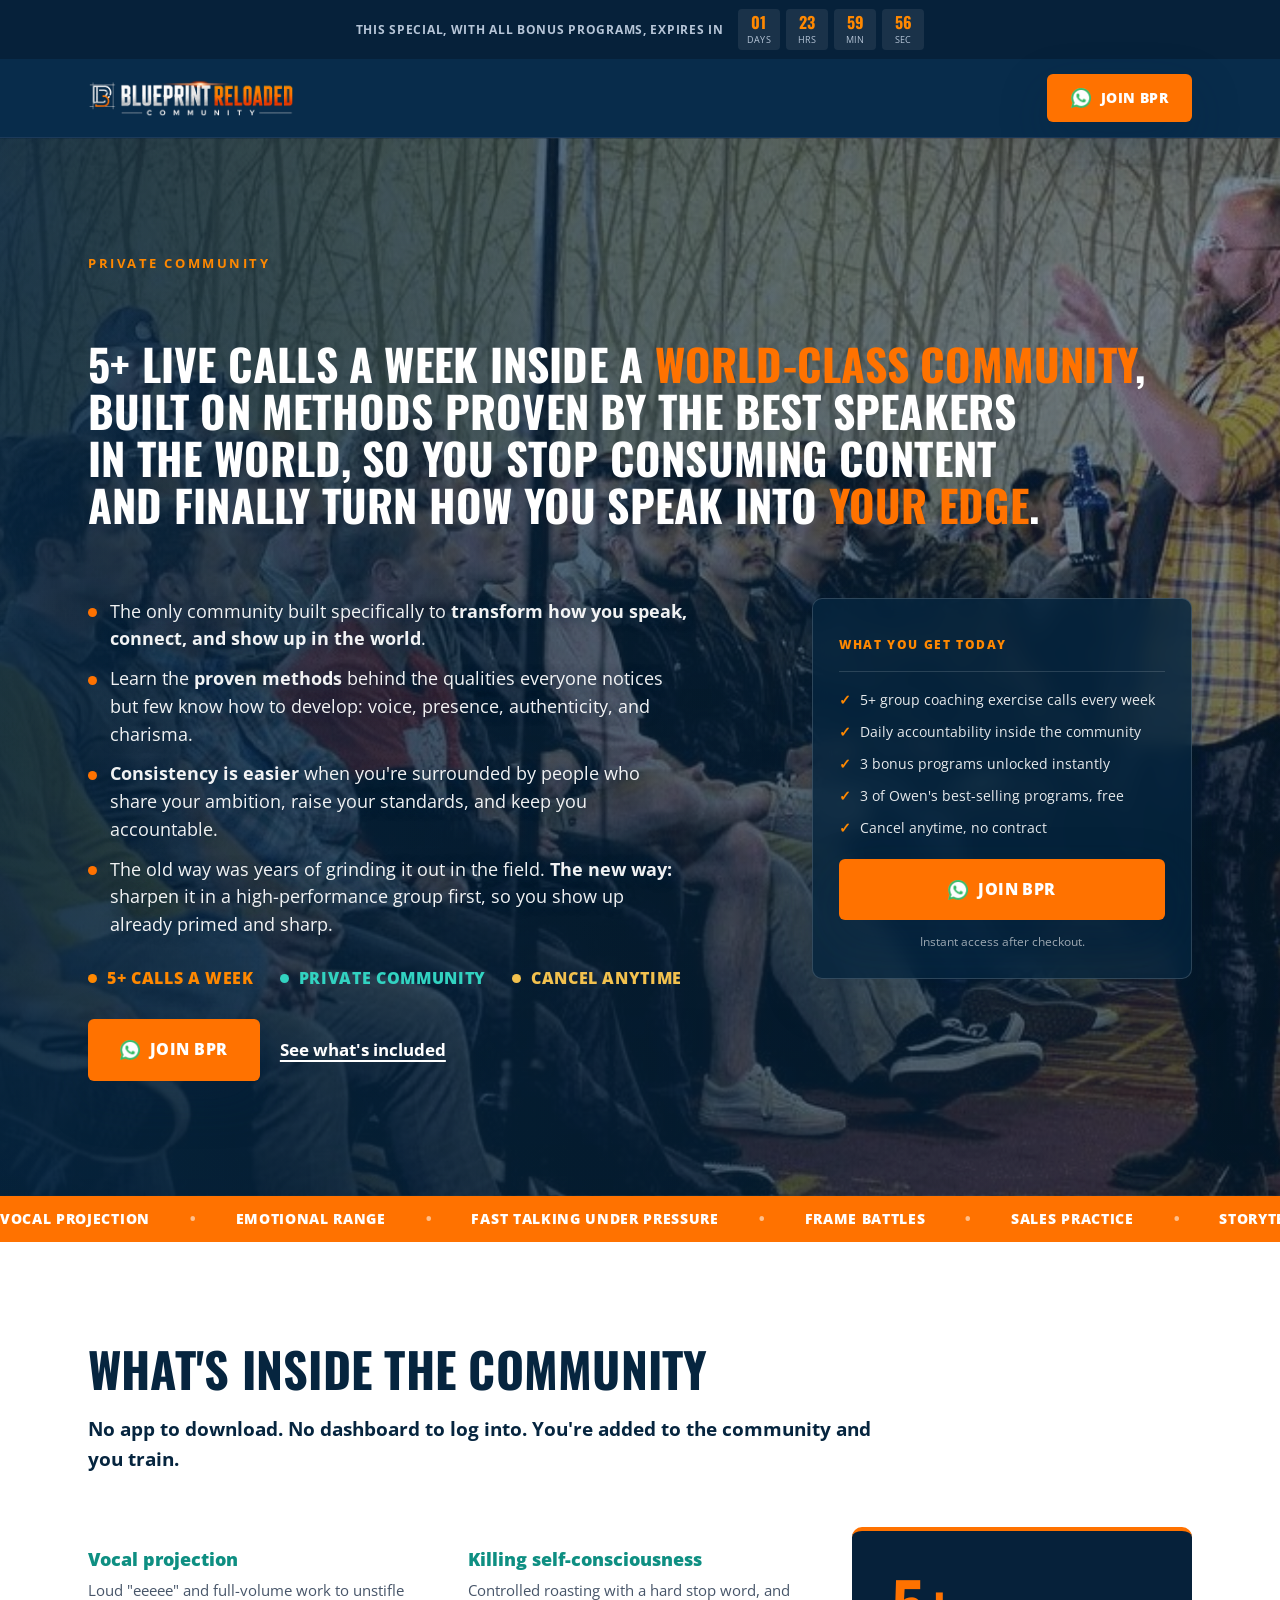
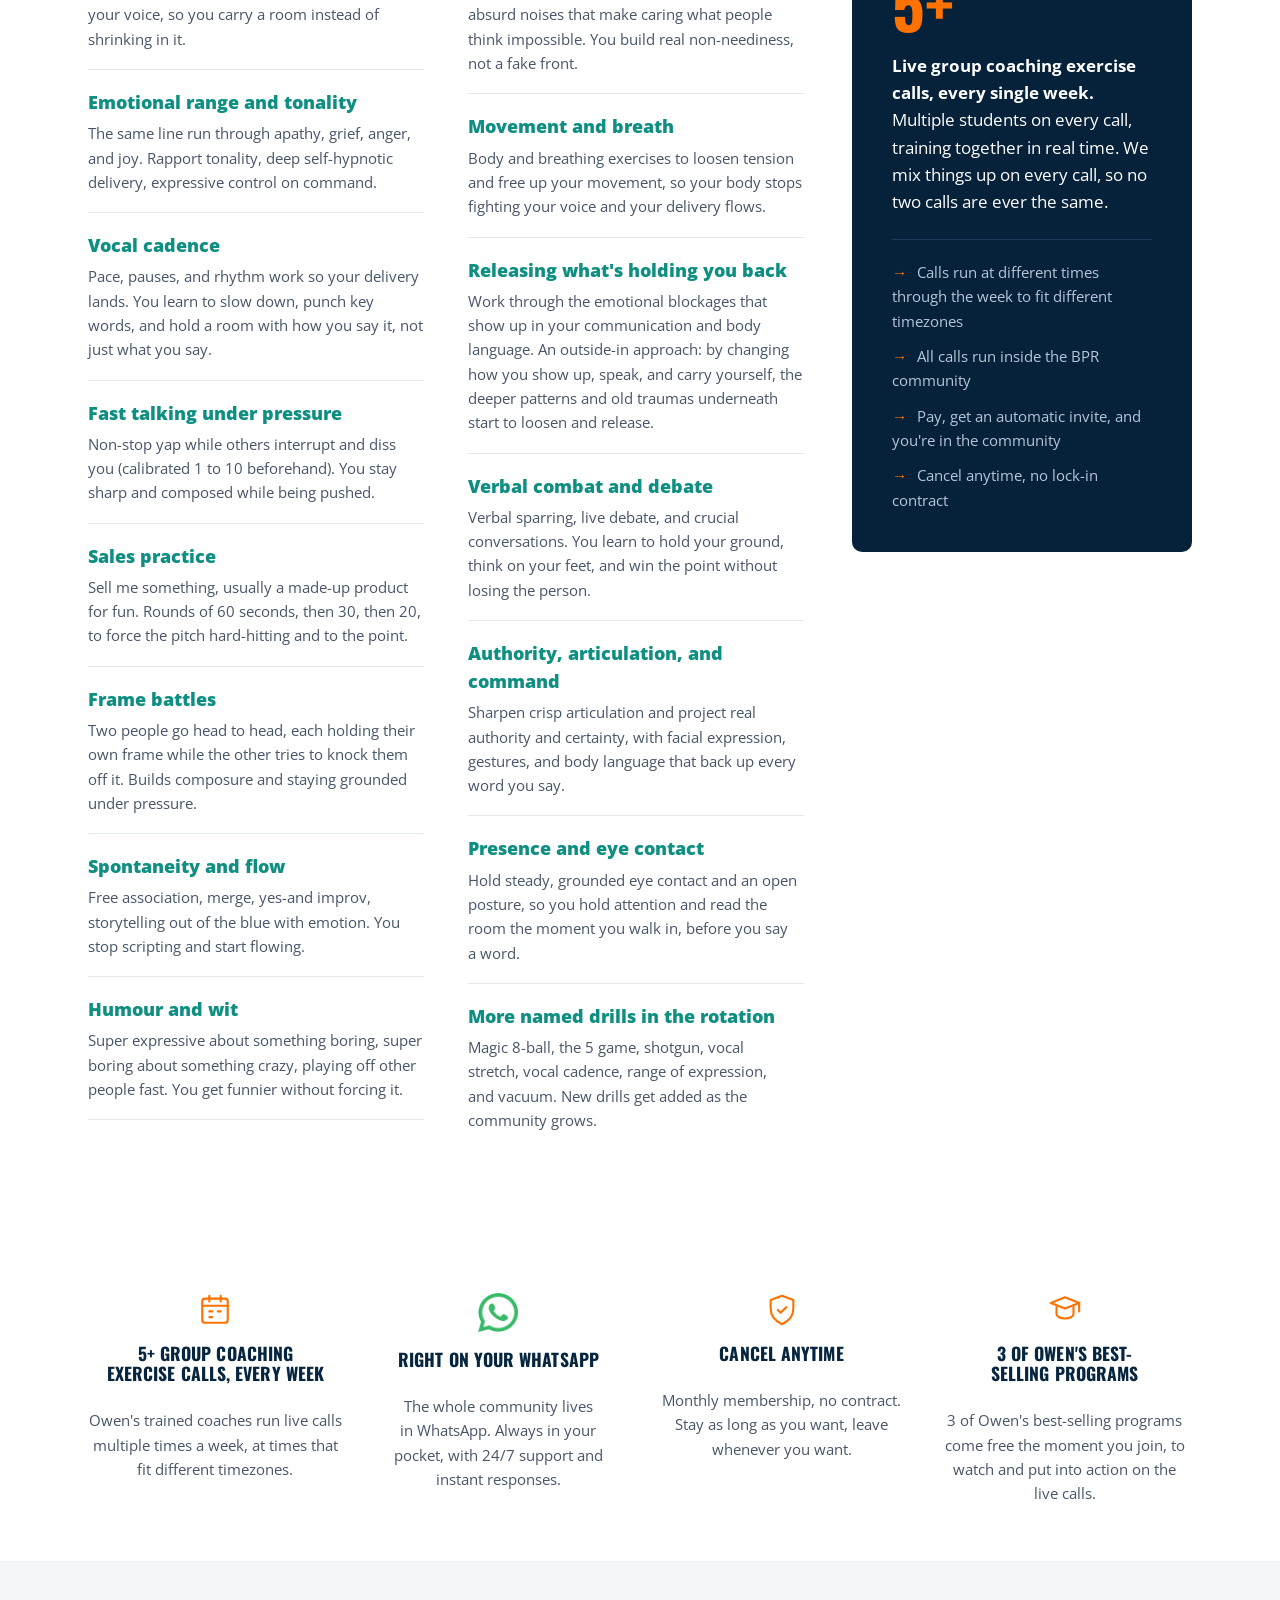
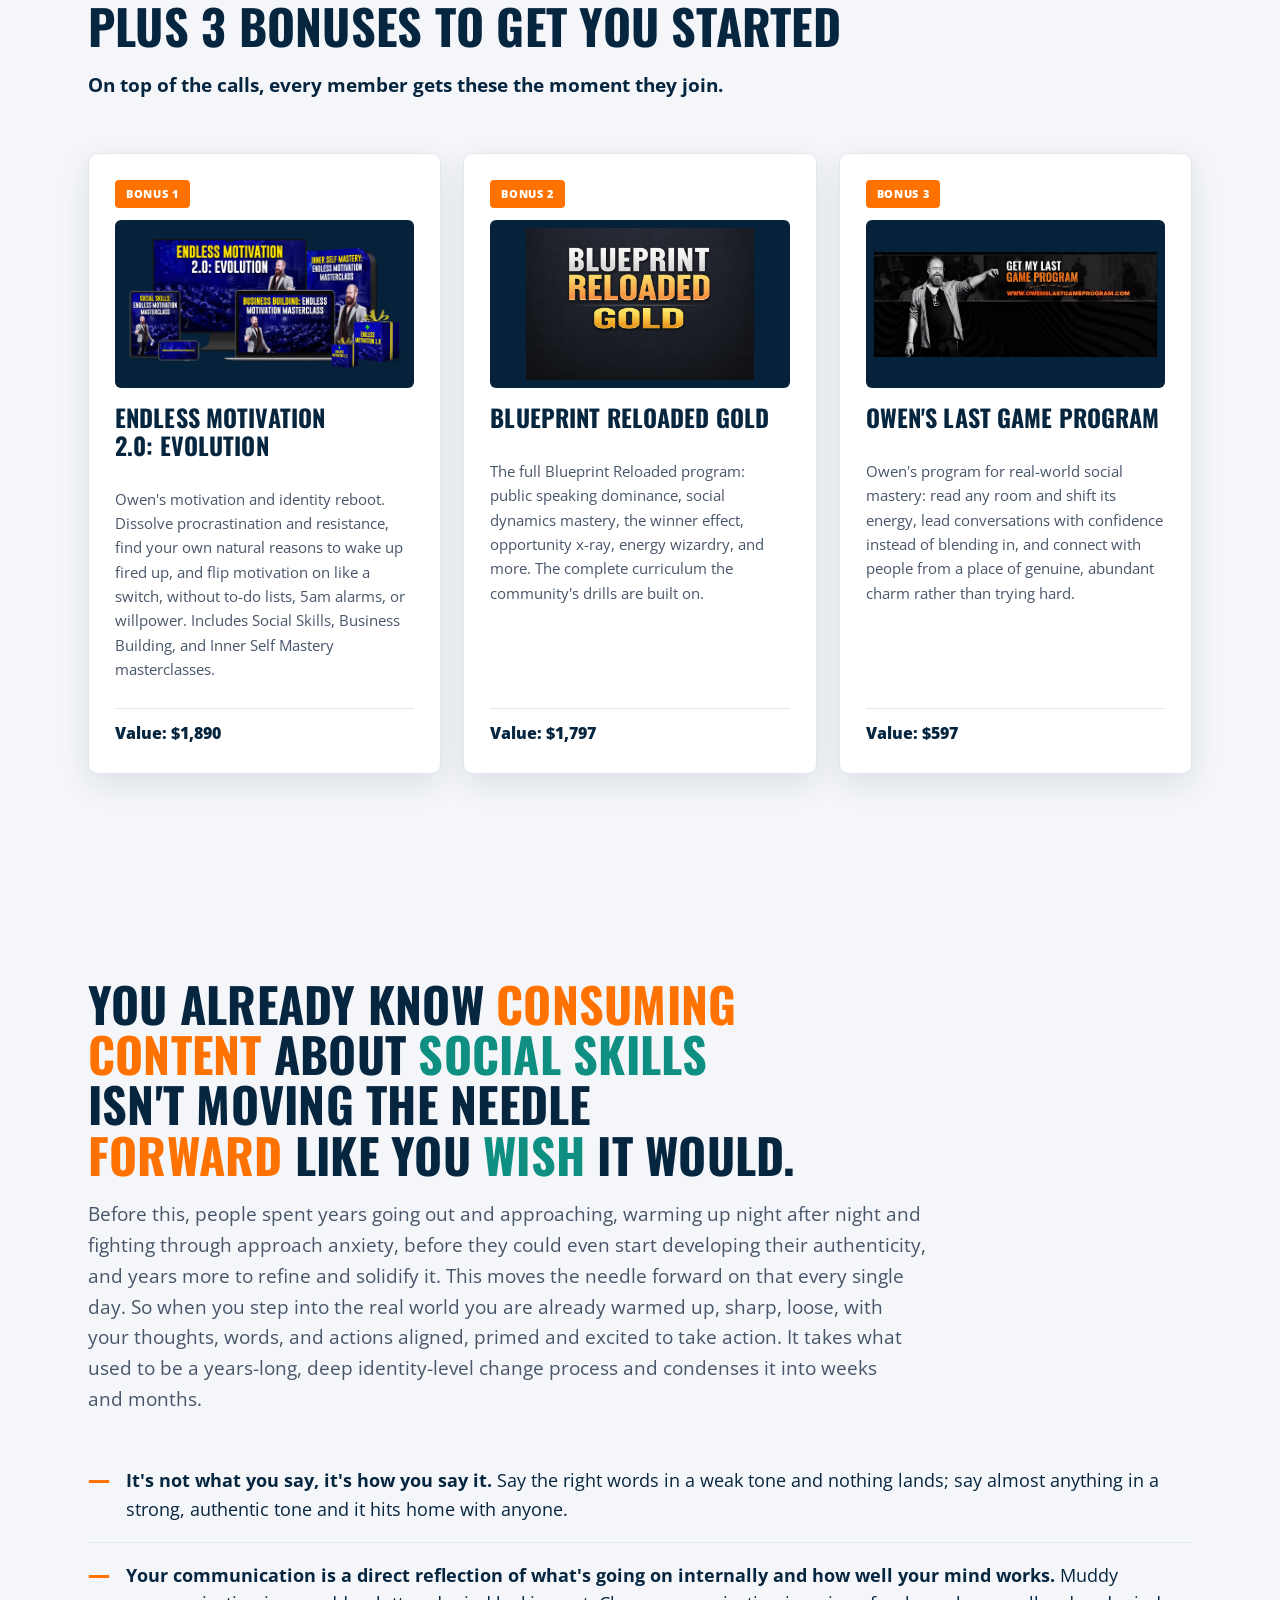
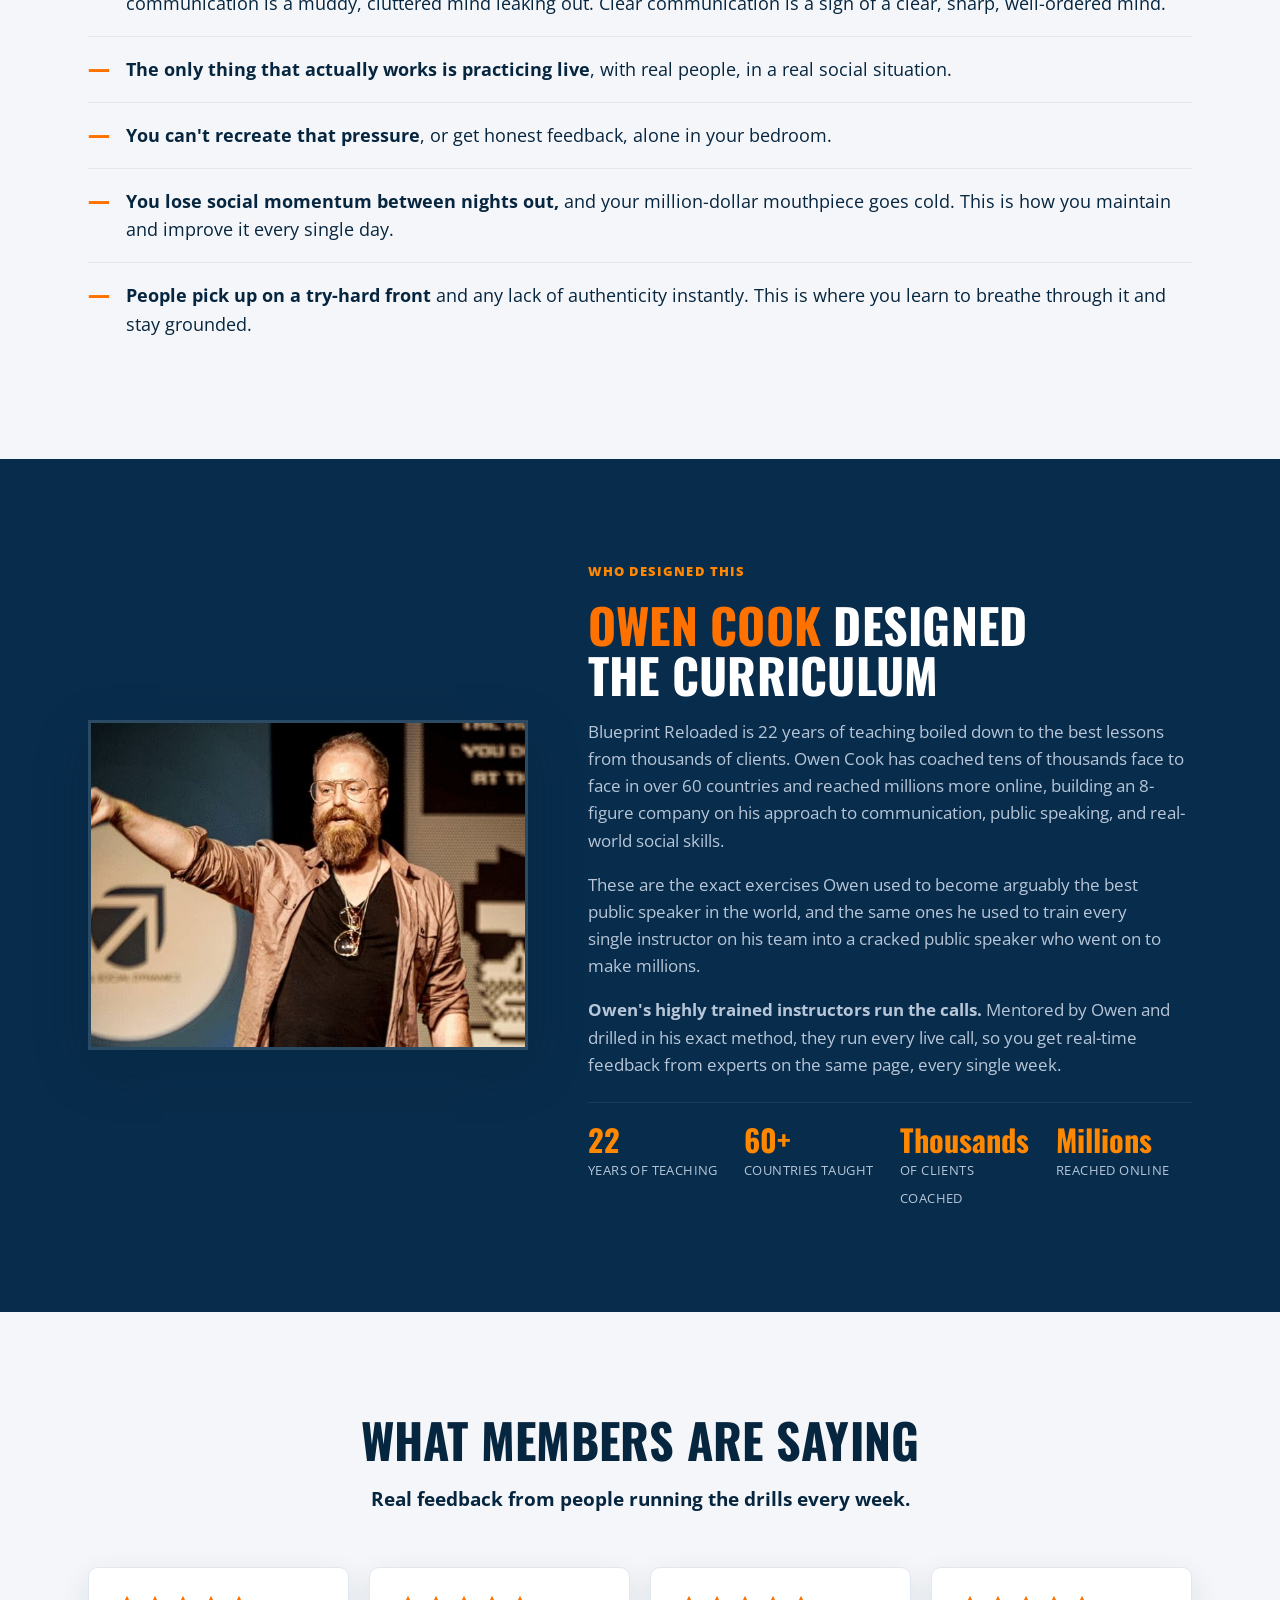
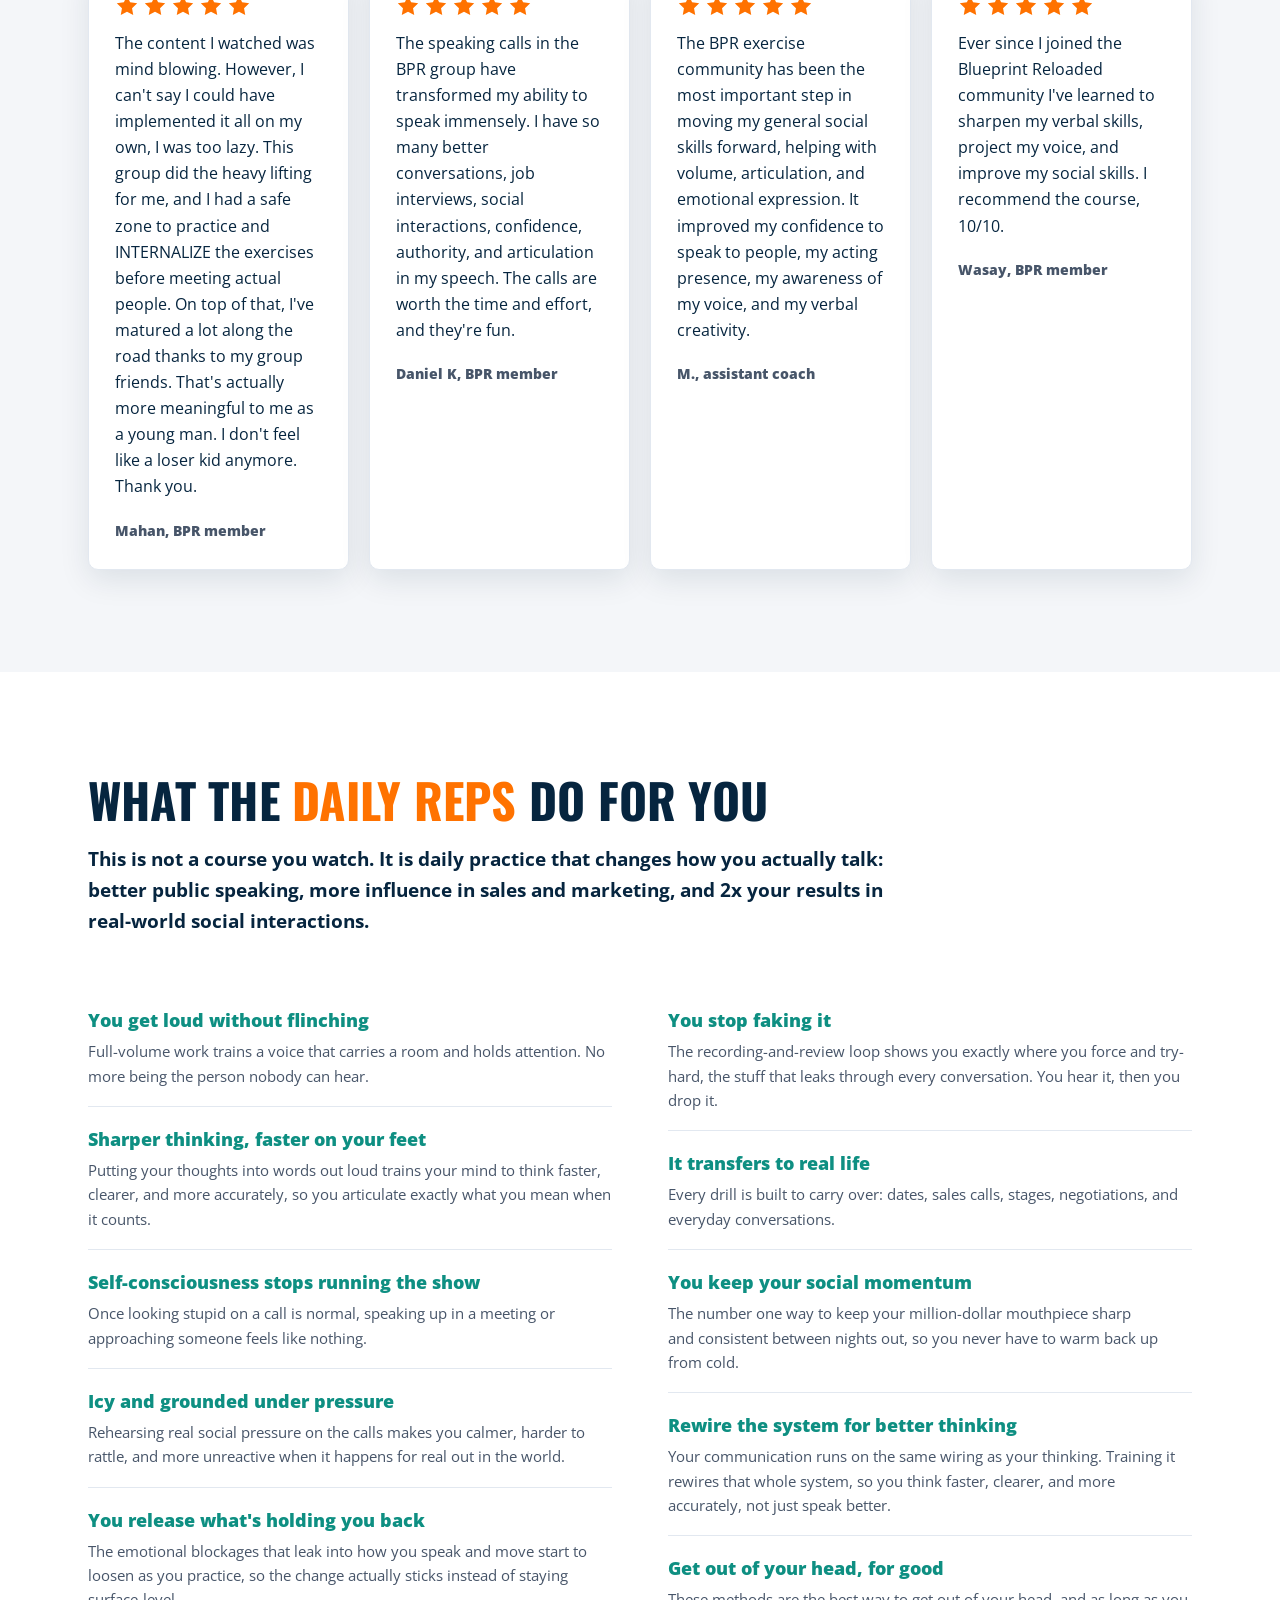
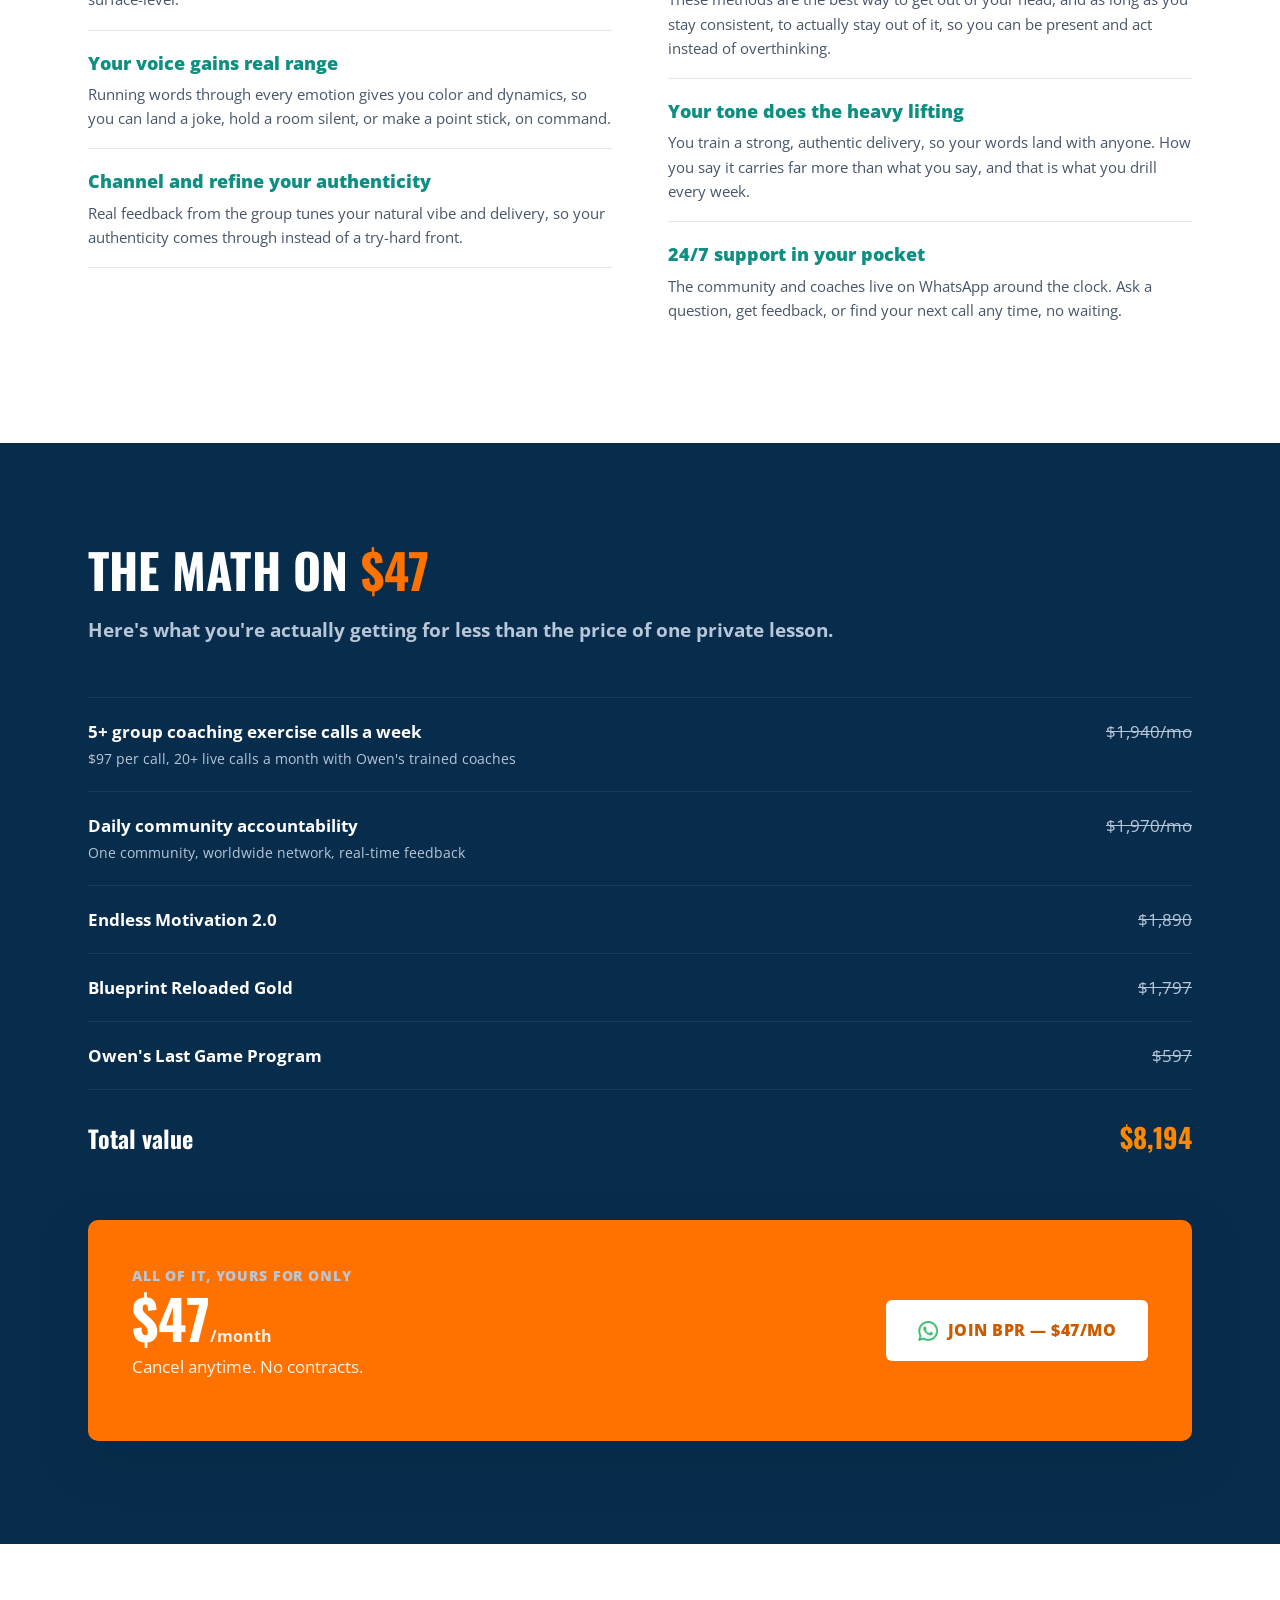
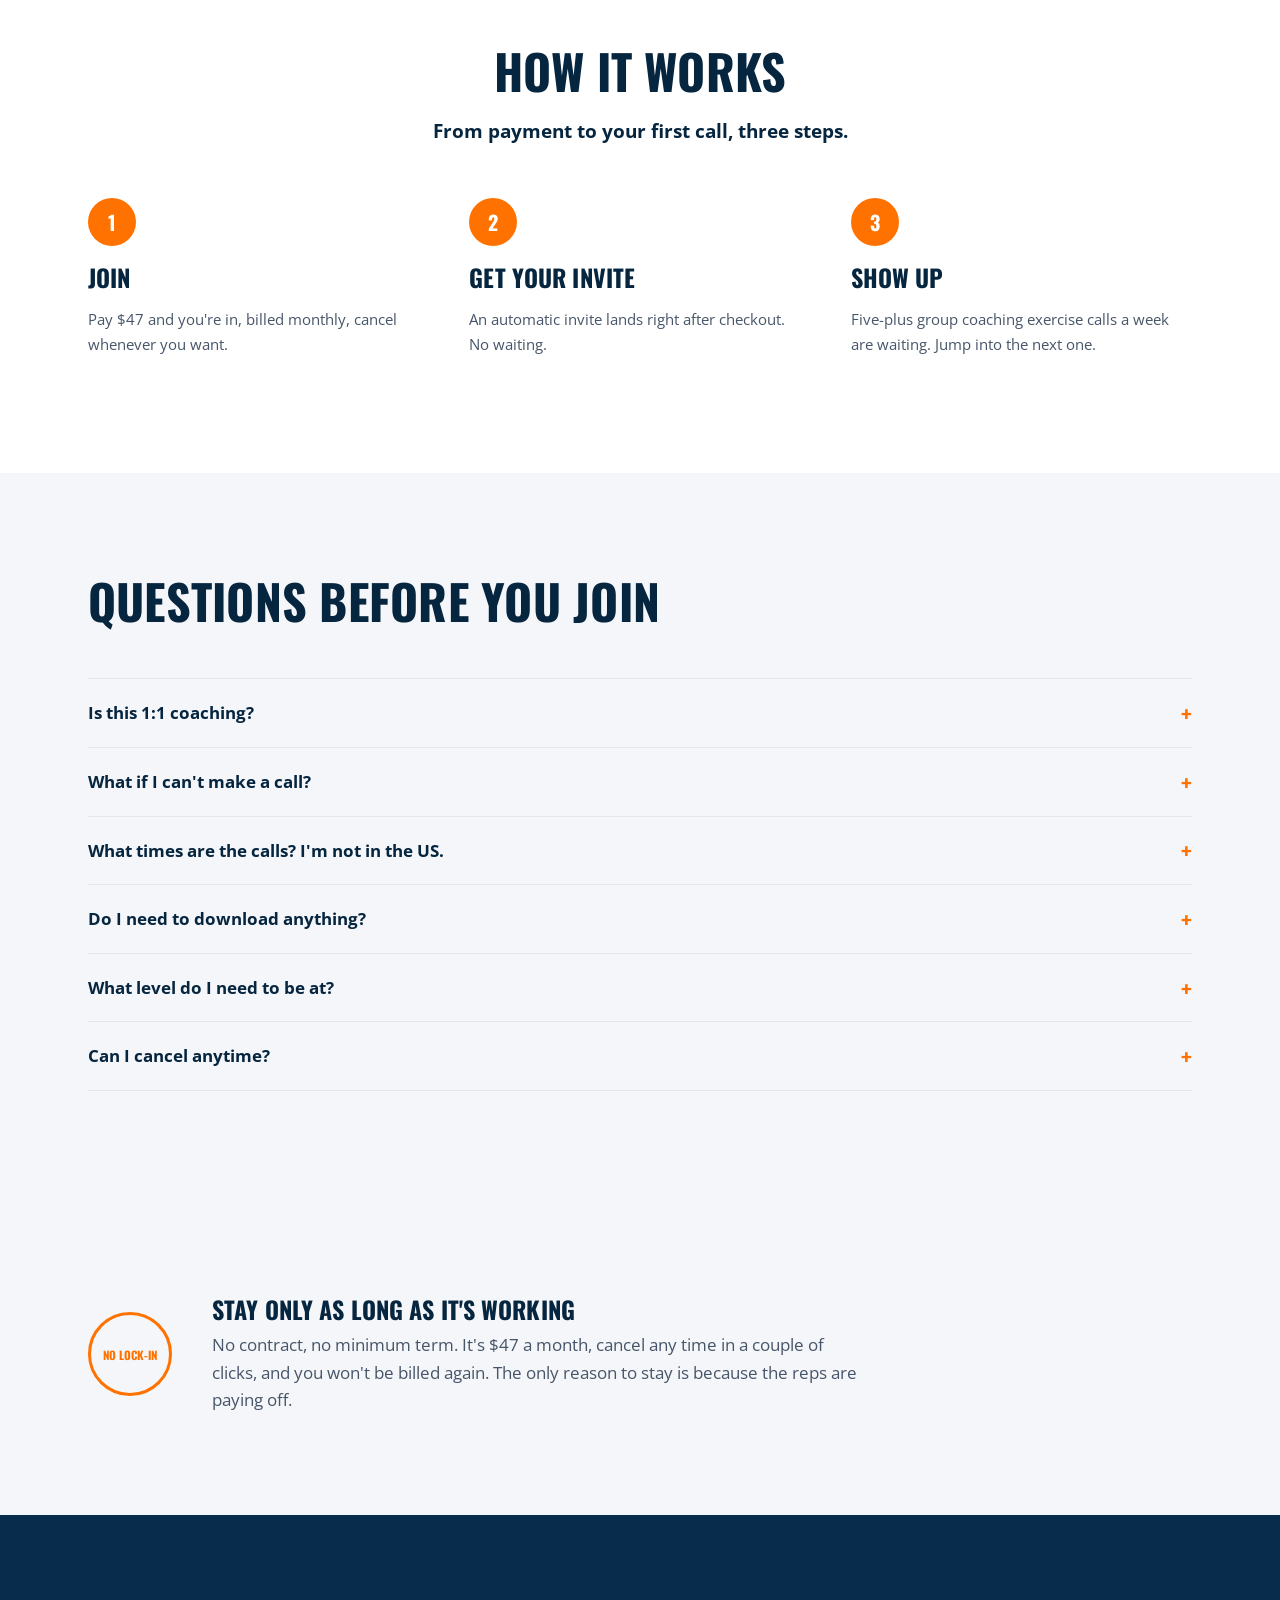
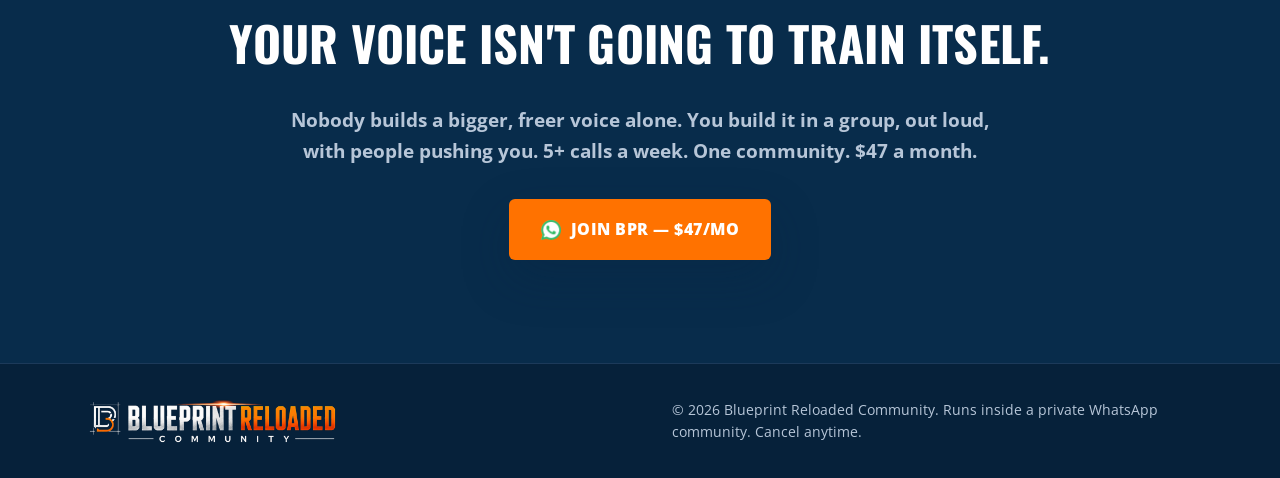
==== commit 5f9bbc5d: "Hero: full-width headline band, smaller font so the long headline fits and spans the page" ====
--- a/index.html
+++ b/index.html
@@ -64,9 +64,9 @@
 
 <header class="hero">
   <div class="wrap">
+    <div class="eyebrow-line hero-eyebrow">Private community</div>
+    <h1 class="hero-headline">5+ live calls a week inside a <span class="accent-word">world-class community</span>, built on methods proven by the best speakers in the world, so you stop consuming content and finally turn how you speak into <span class="accent-word">your edge</span>.</h1>
     <div class="hero-copy">
-      <div class="eyebrow-line">Private community</div>
-      <h1>5+ live calls a week inside a <span class="accent-word">world-class community</span>, built on methods proven by the best speakers in the world, so you stop consuming content and finally turn how you speak into <span class="accent-word">your edge</span>.</h1>
       <ul class="hero-points">
         <li>The only community built specifically to <strong>transform how you speak, connect, and show up in the world</strong>.</li>
         <li>Learn the <strong>proven methods</strong> behind the qualities everyone notices but few know how to develop: voice, presence, authenticity, and charisma.</li>
--- a/assets/styles.css
+++ b/assets/styles.css
@@ -182,9 +182,13 @@
 }
 .hero .wrap {
   position: relative; z-index: 1;
-  display: grid; grid-template-columns: 1fr 380px; gap: clamp(28px, 4vw, 56px); align-items: center;
+  display: grid; grid-template-columns: 1fr 380px; gap: clamp(28px, 4vw, 56px); align-items: start;
   padding-top: clamp(64px, 9vw, 120px); padding-bottom: clamp(64px, 9vw, 120px);
 }
+
+/* full-width hero headline band */
+.hero-eyebrow { grid-column: 1 / -1; margin-bottom: 2px; }
+.hero-headline { grid-column: 1 / -1; font-size: clamp(1.45rem, 3.4vw, 2.9rem); line-height: 1.08; margin-bottom: 16px; max-width: none; }
 @media (max-width: 960px) {
   .hero .wrap { grid-template-columns: 1fr; }
   /* Owen sits on the right of the photo, so pin the crop to the right edge on narrow screens */
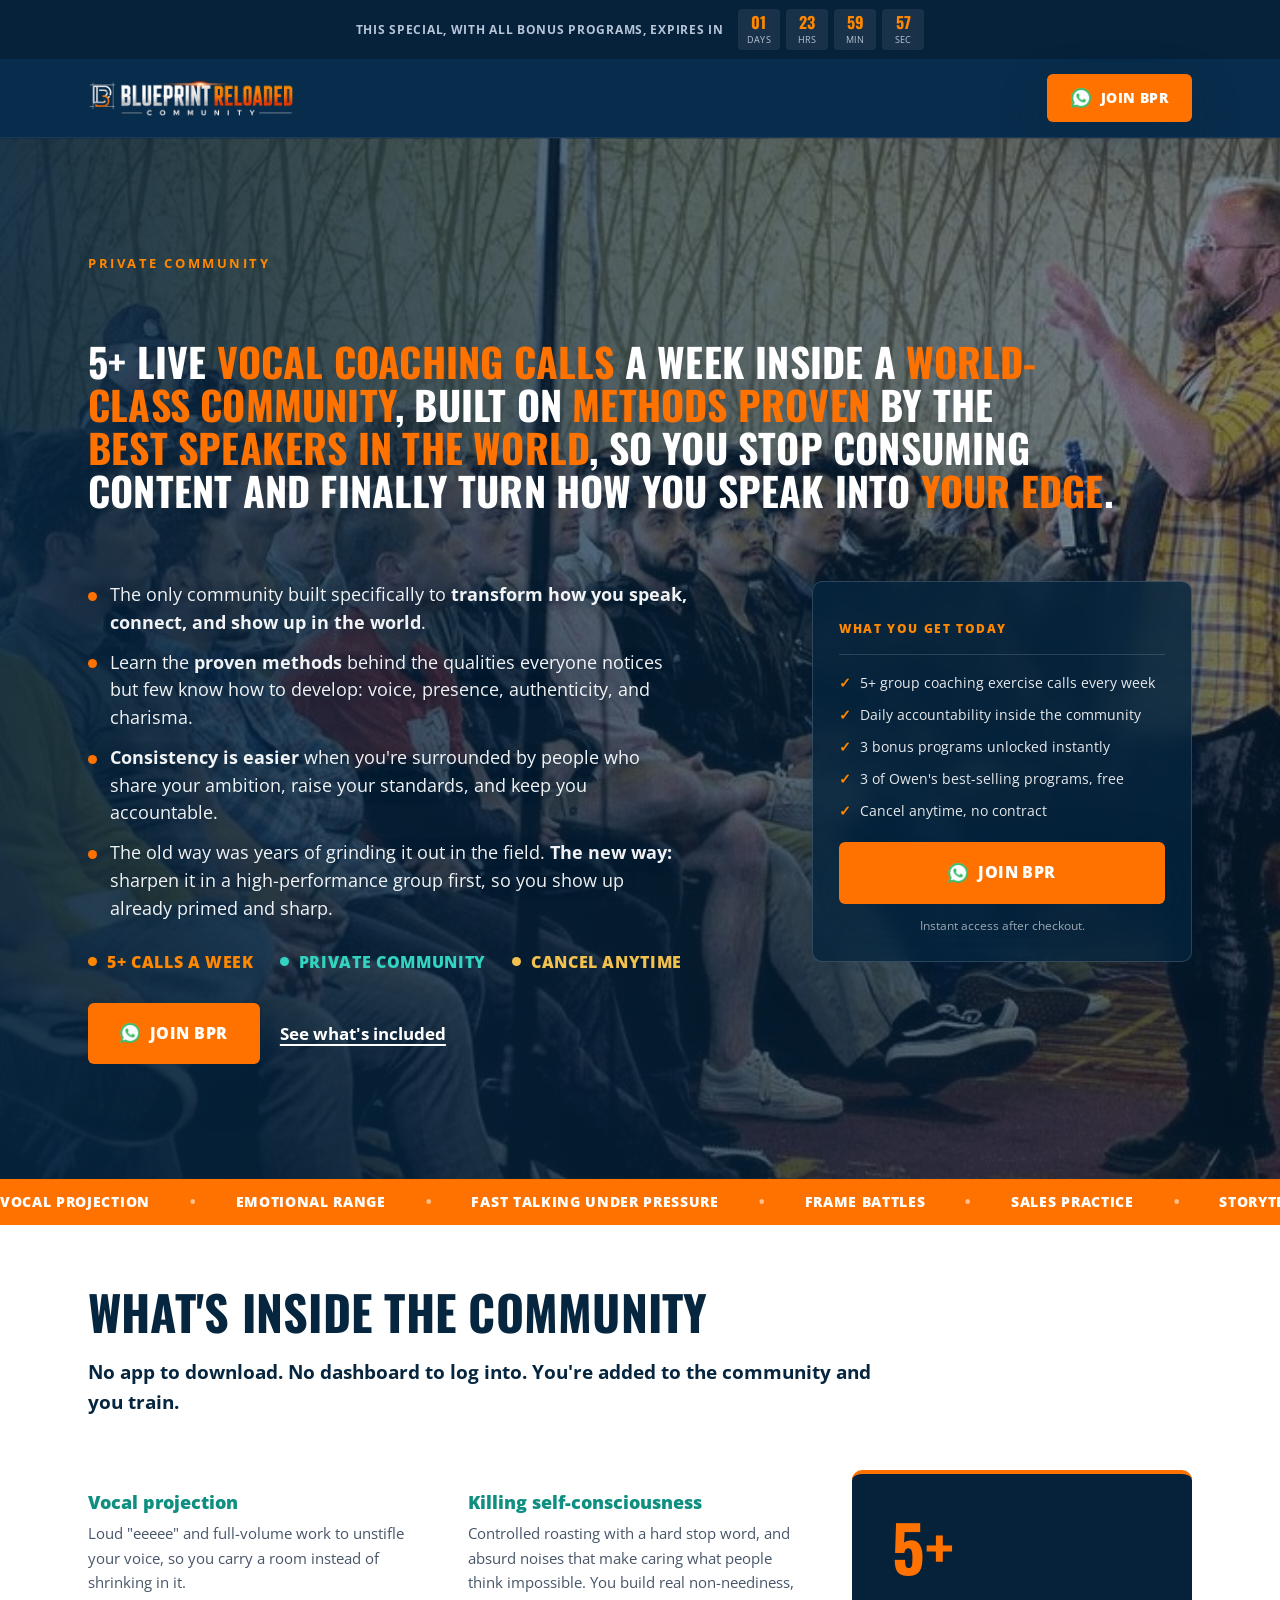
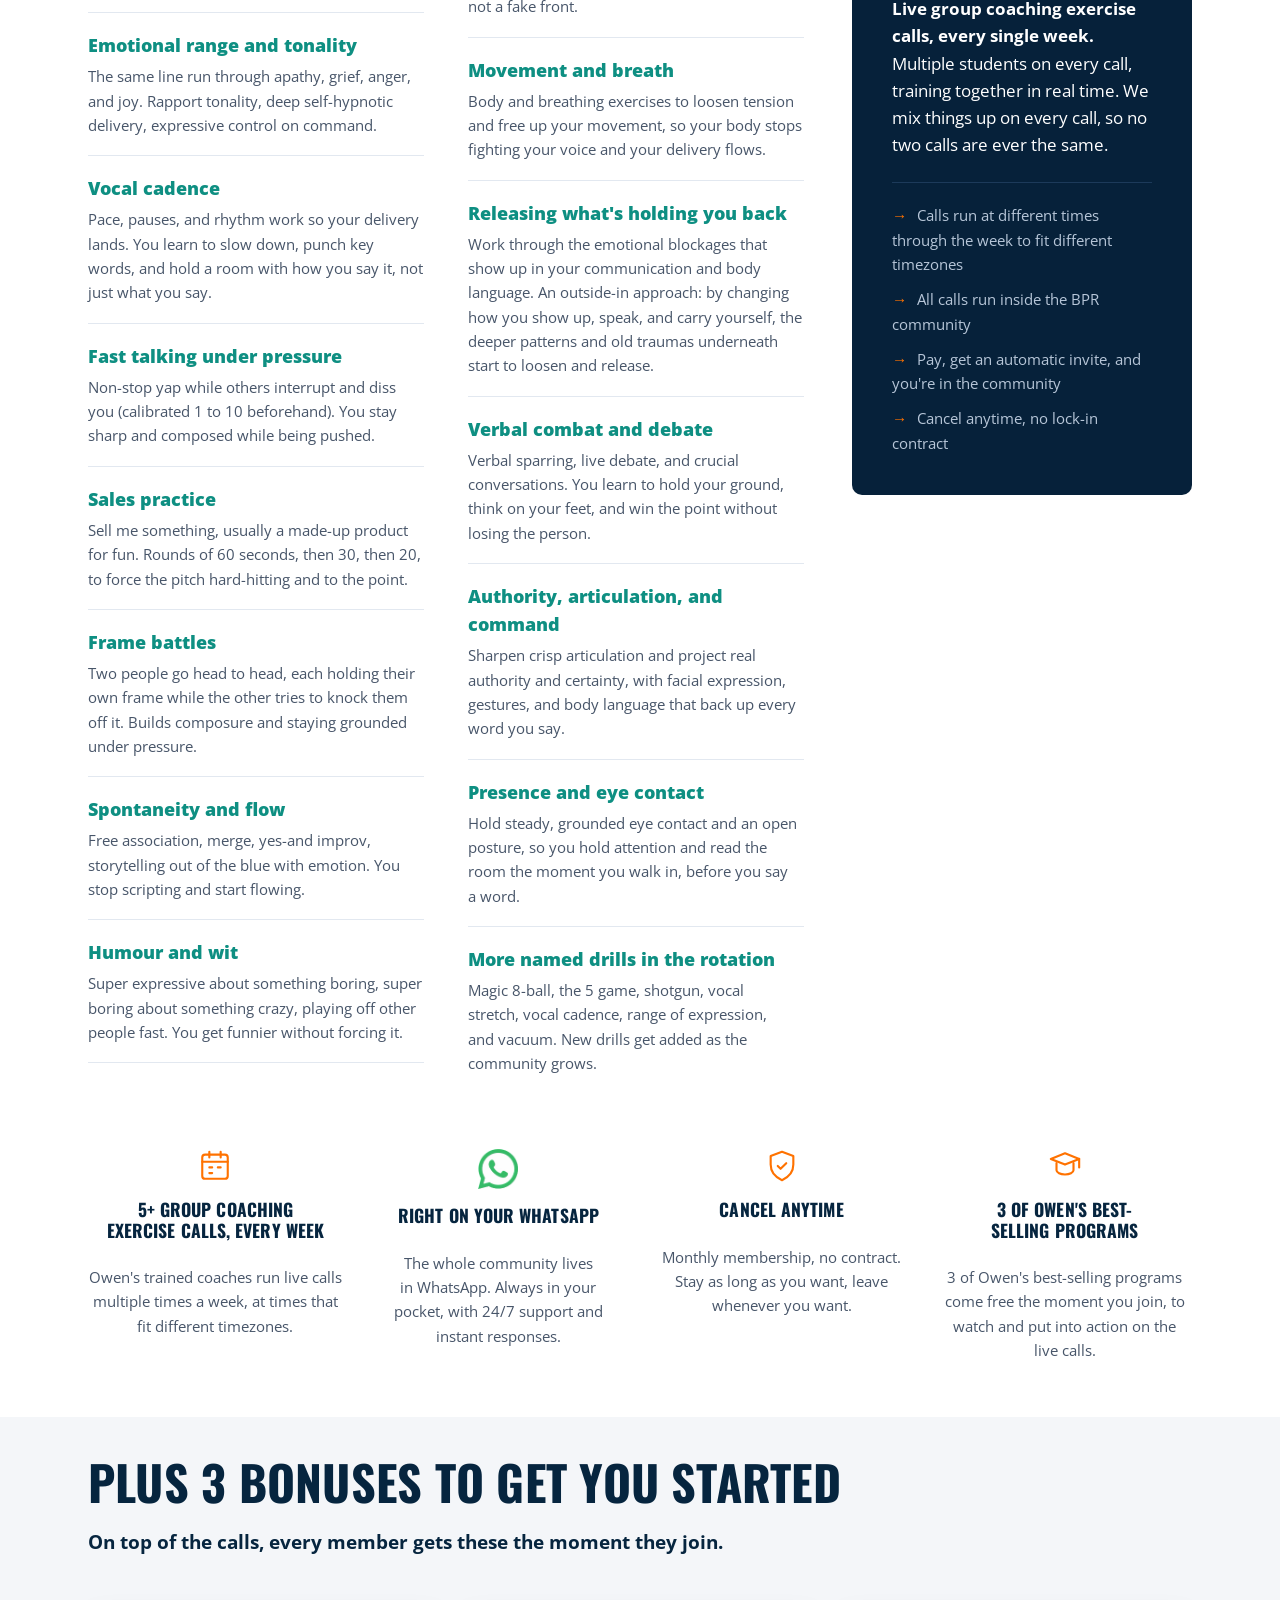
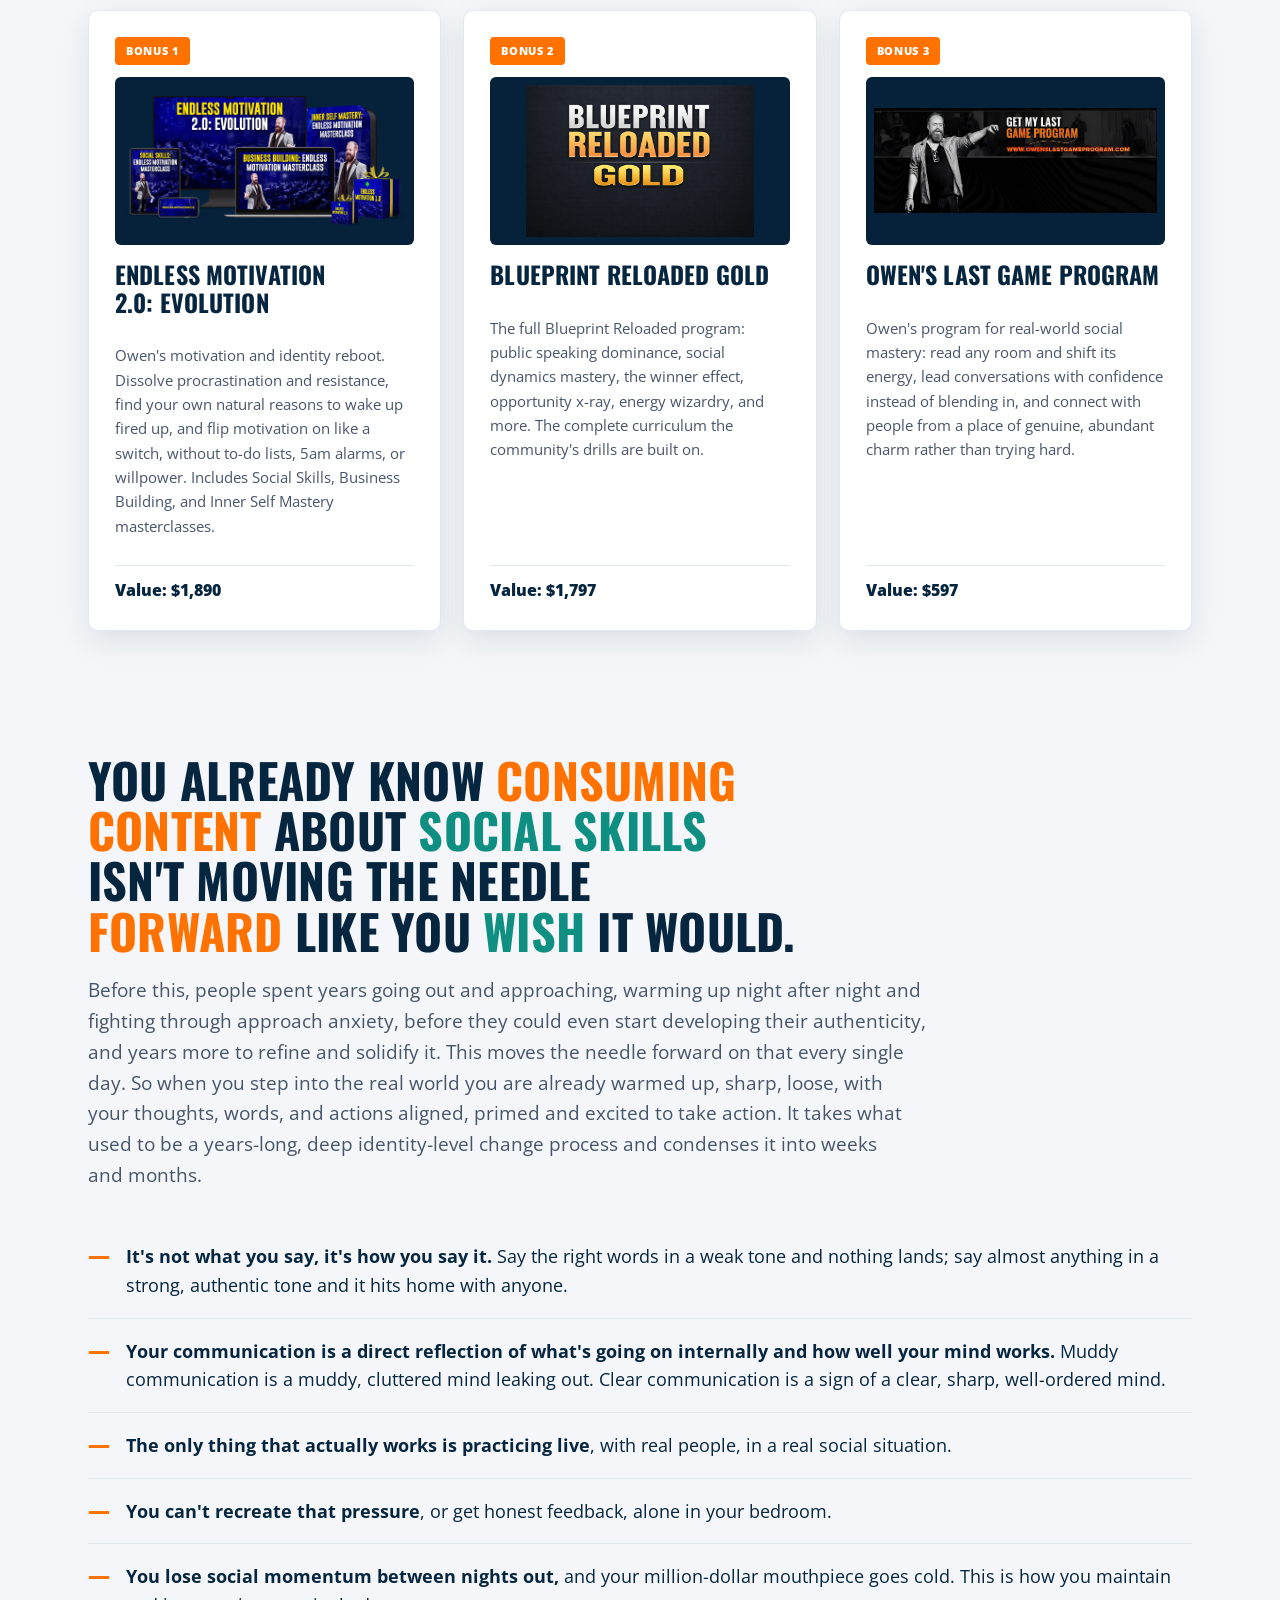
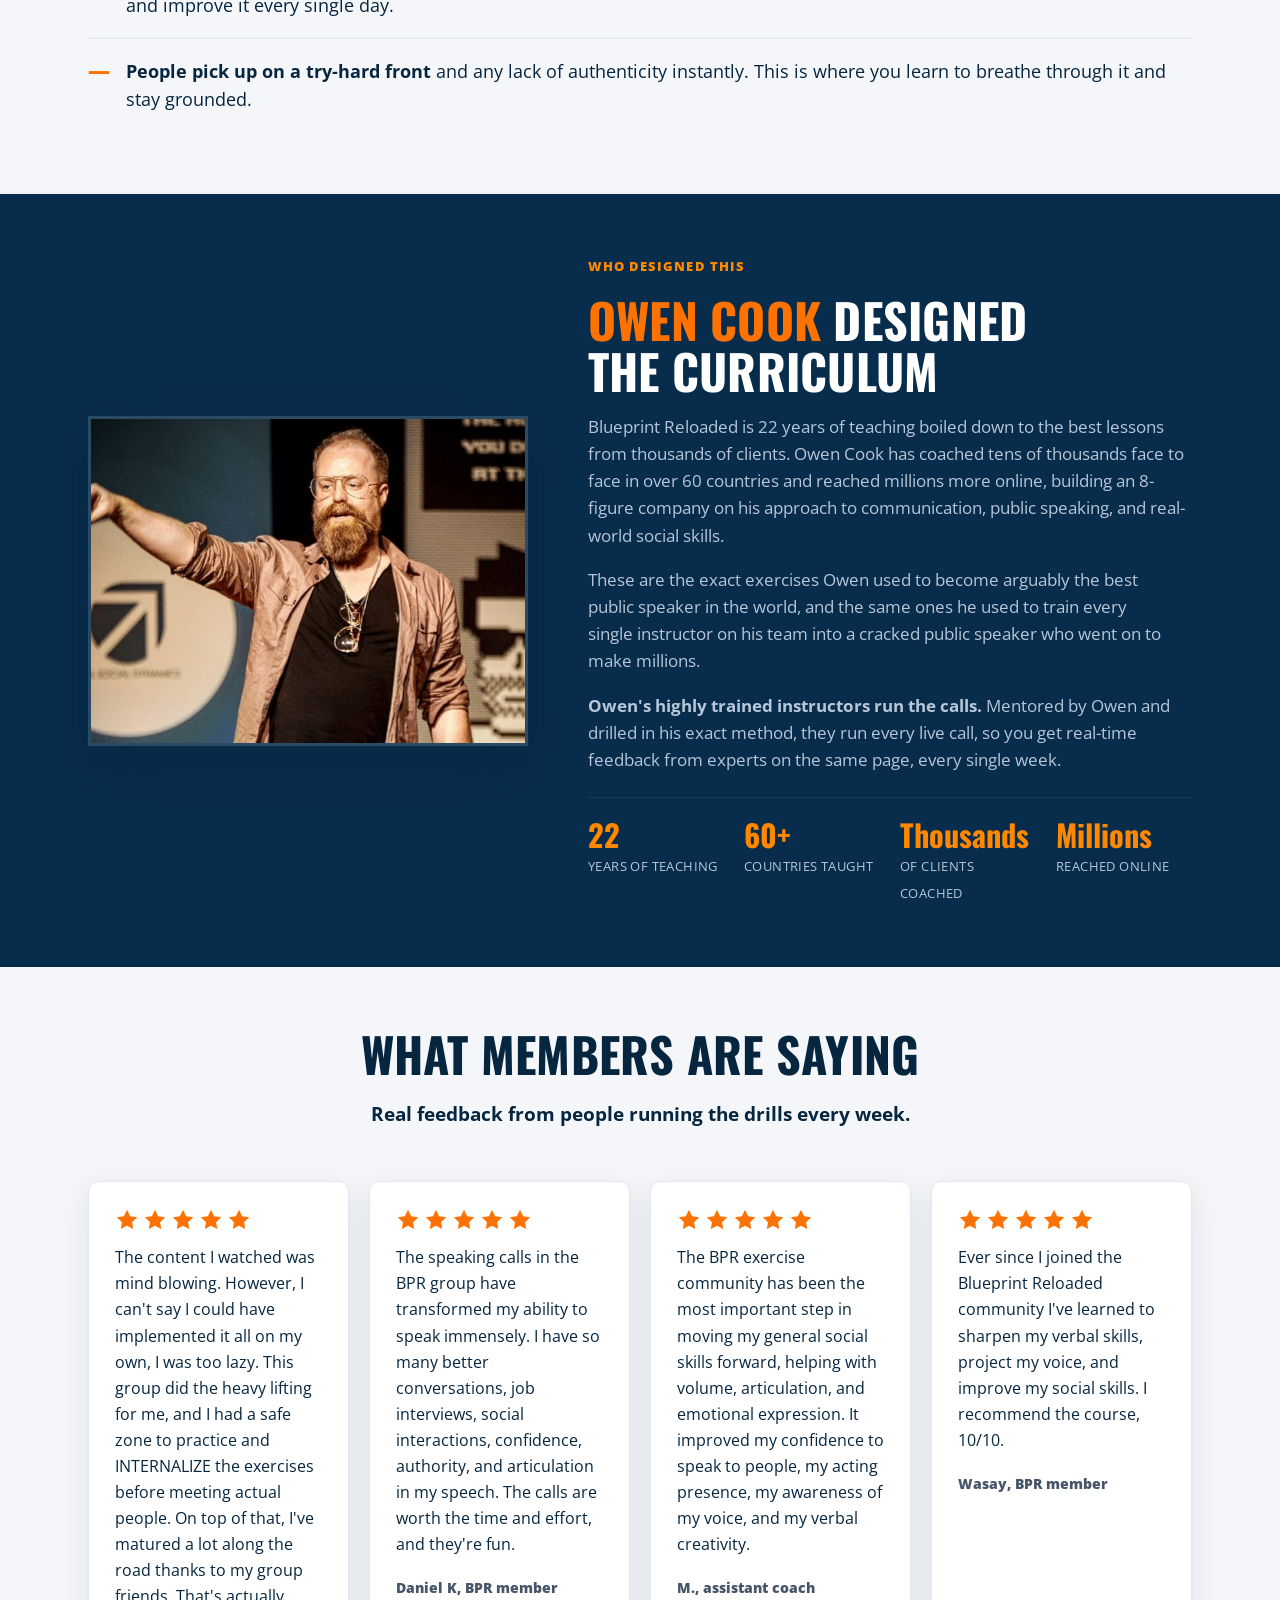
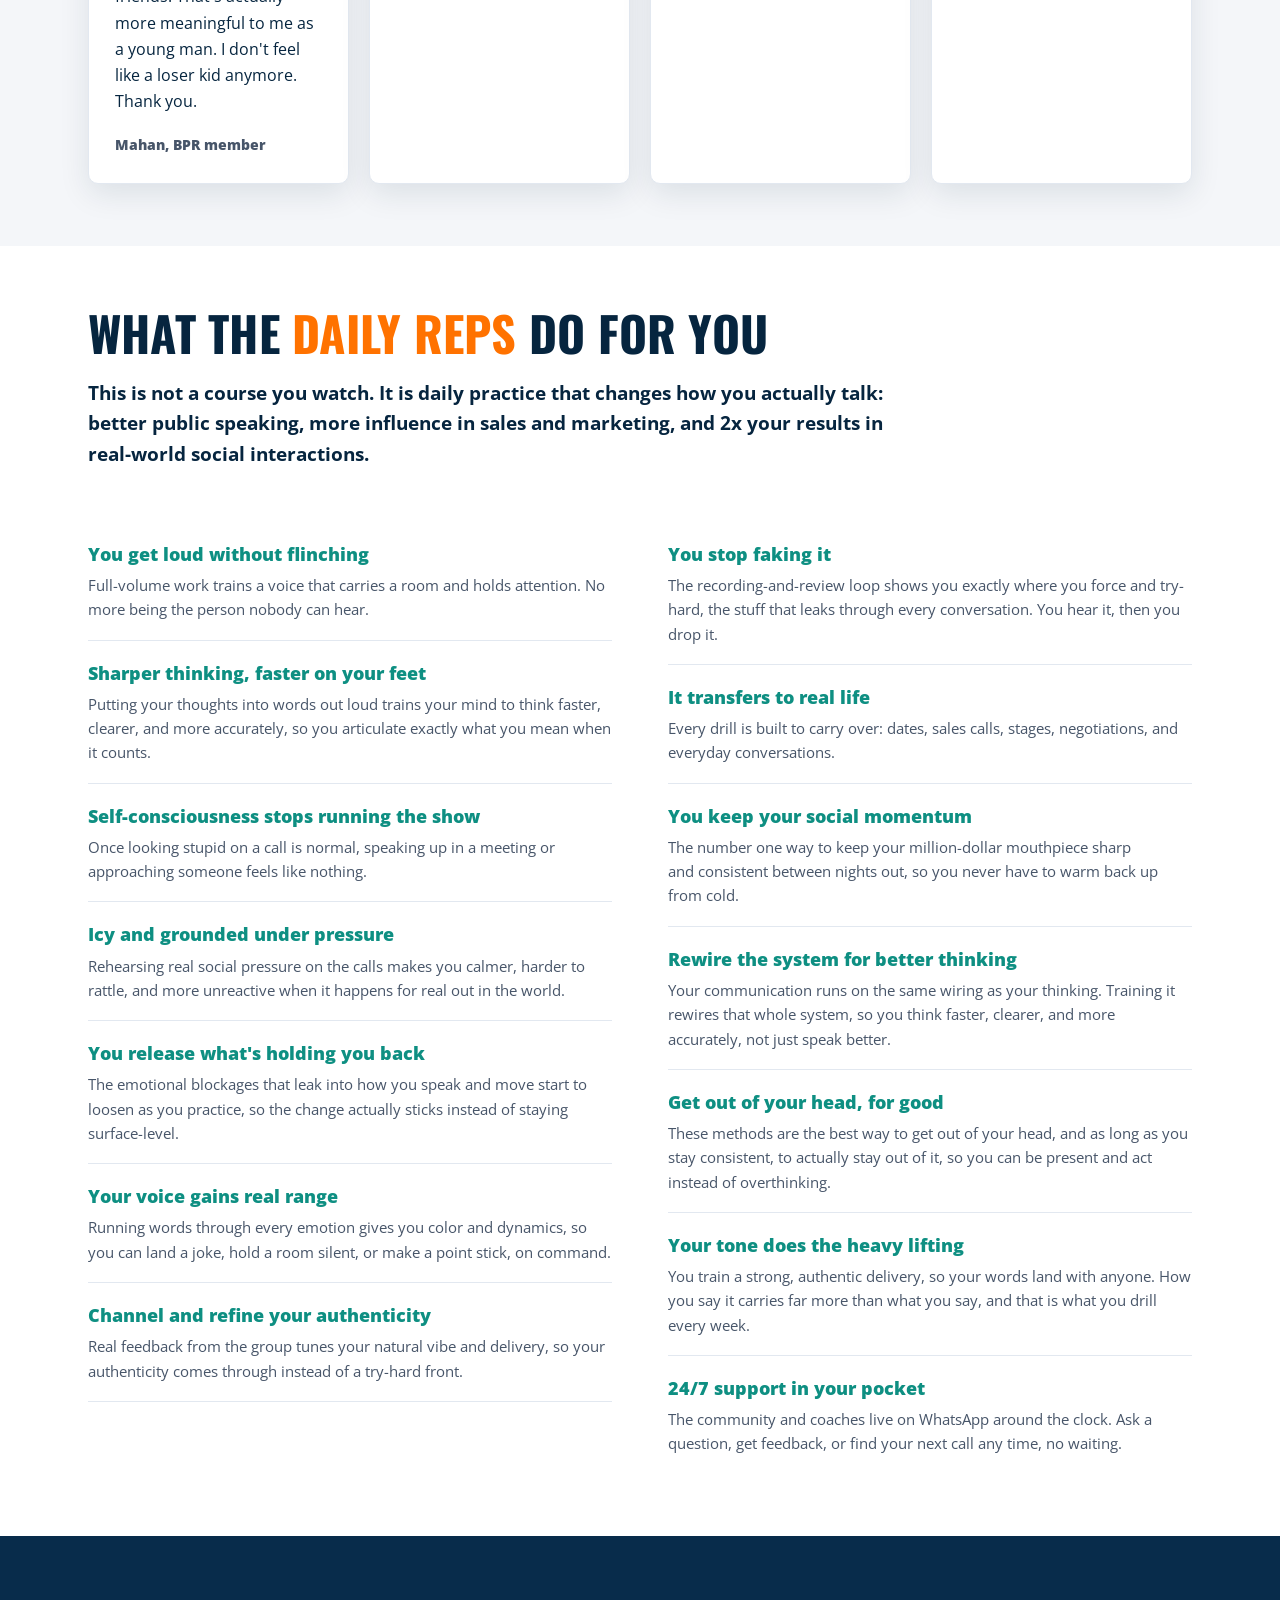
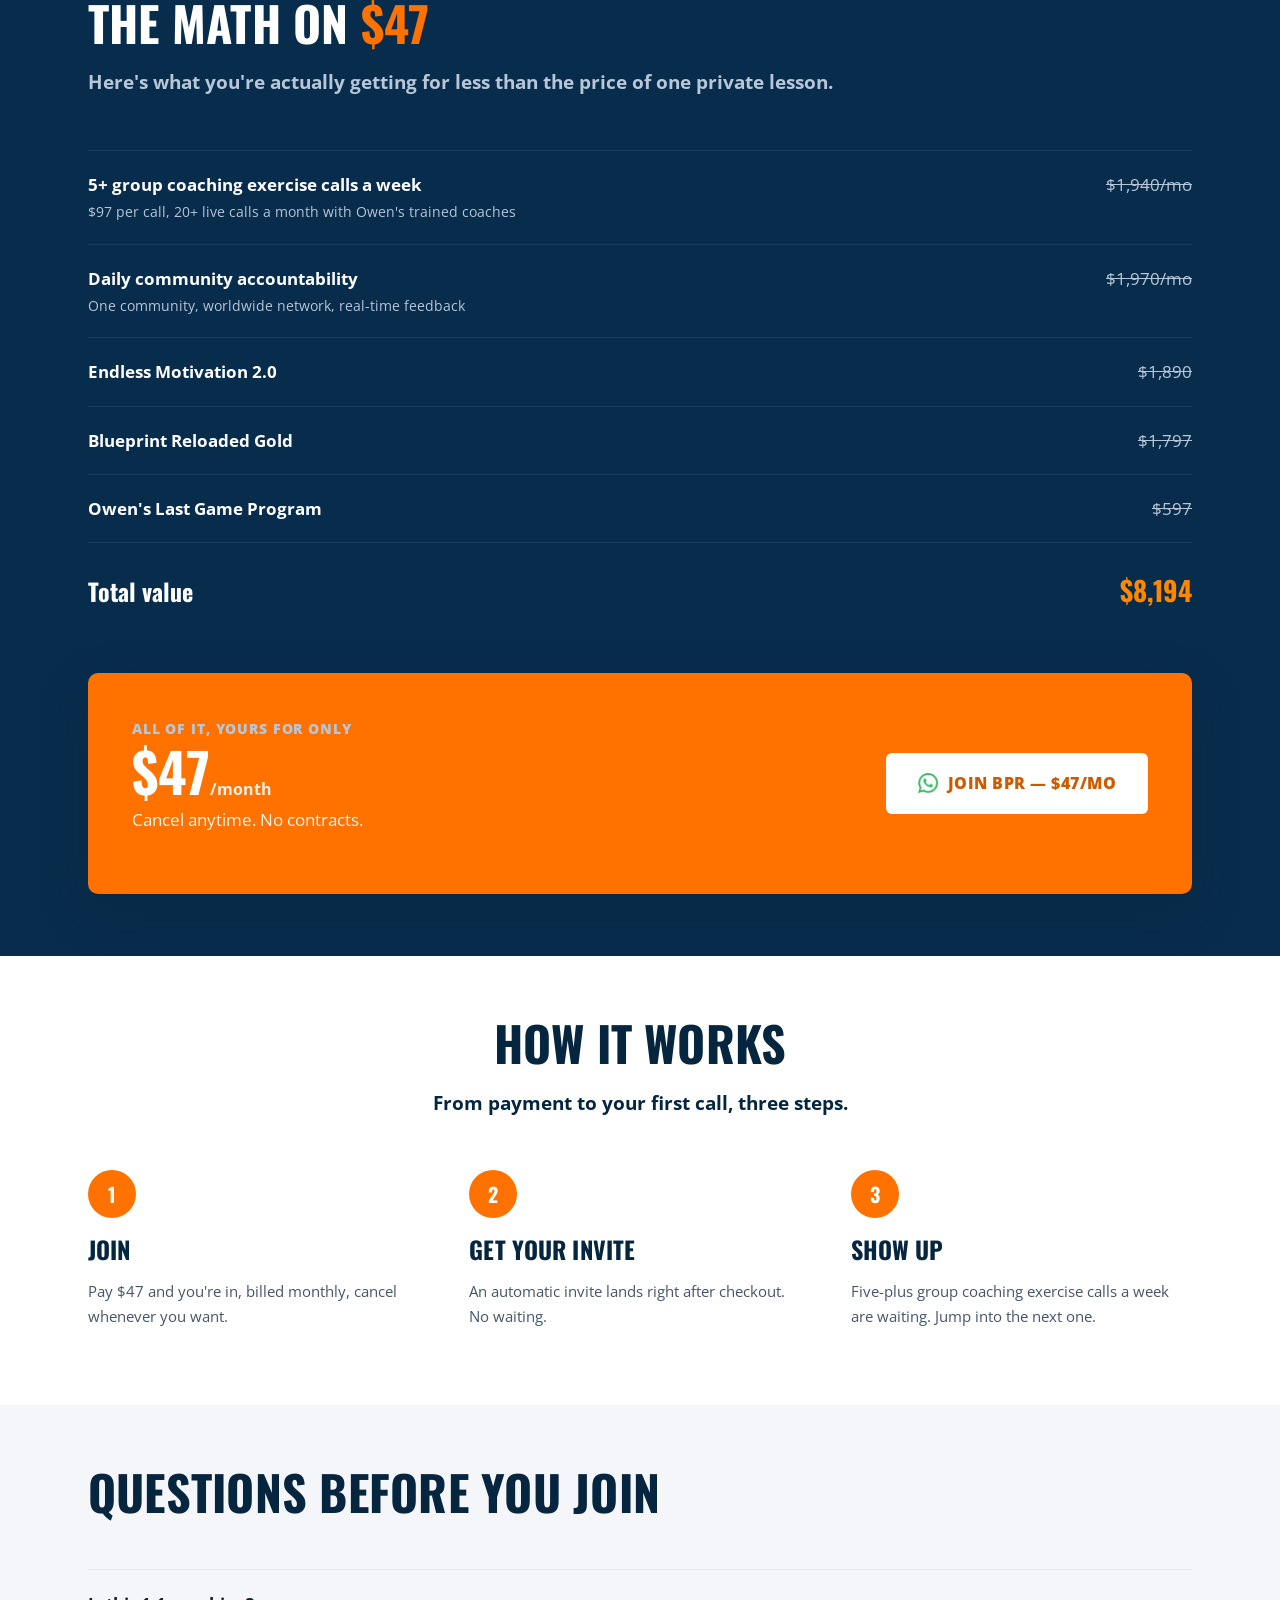
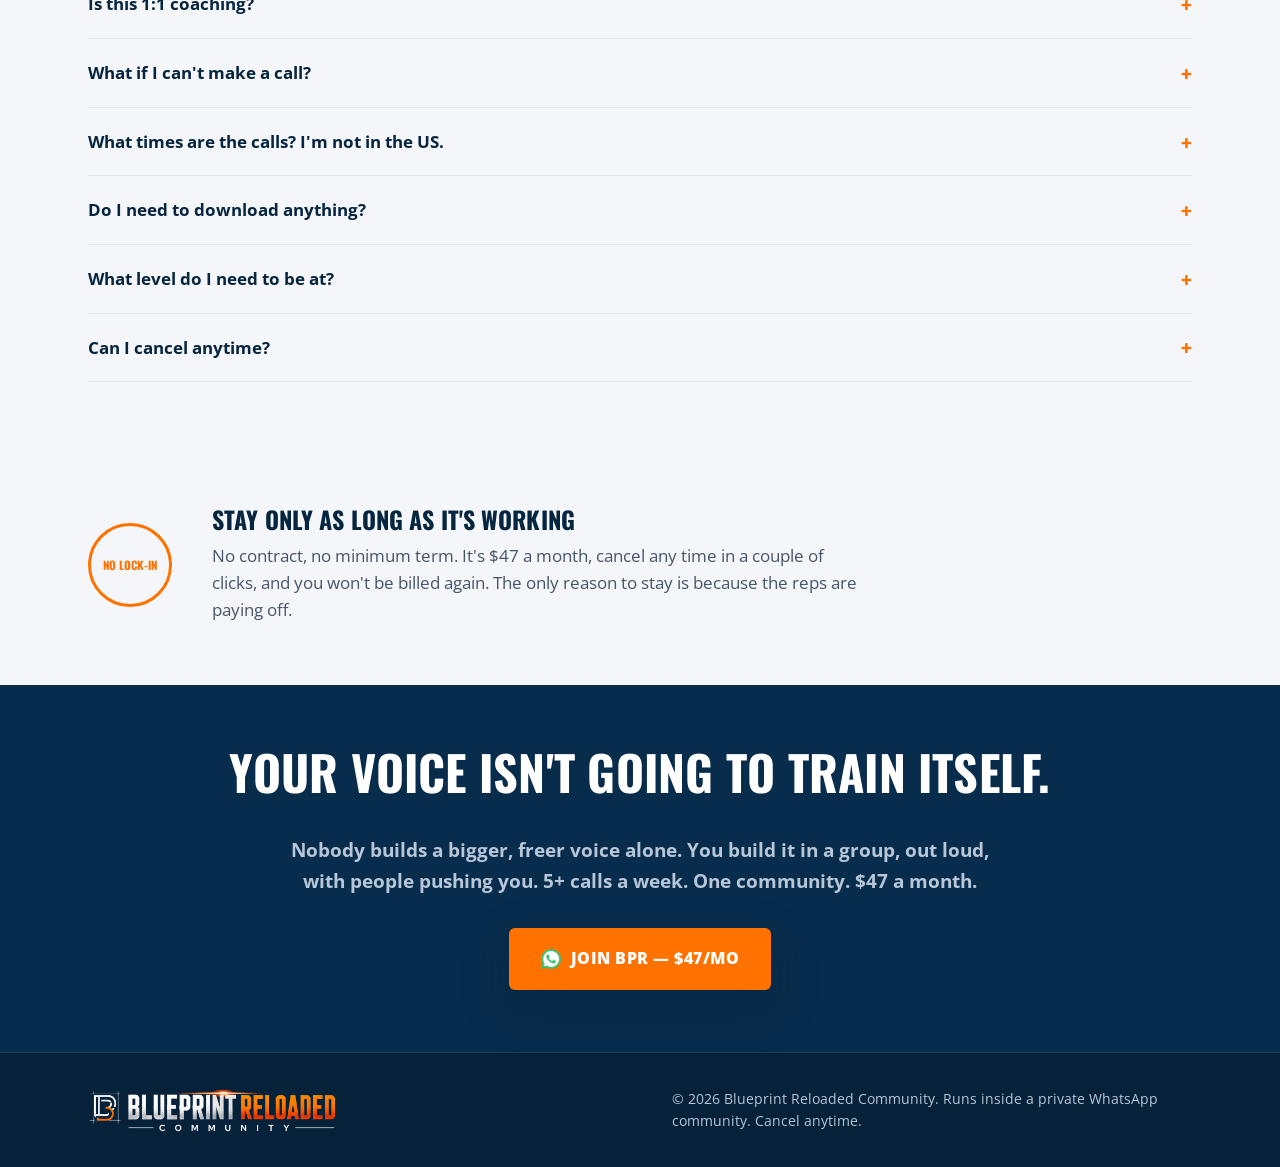
==== commit 1a9dccec: "Hero: add 'vocal coaching calls', highlight it + methods proven + best speakers, slightly smaller he" ====
--- a/index.html
+++ b/index.html
@@ -65,7 +65,7 @@
 <header class="hero">
   <div class="wrap">
     <div class="eyebrow-line hero-eyebrow">Private community</div>
-    <h1 class="hero-headline">5+ live calls a week inside a <span class="accent-word">world-class community</span>, built on methods proven by the best speakers in the world, so you stop consuming content and finally turn how you speak into <span class="accent-word">your edge</span>.</h1>
+    <h1 class="hero-headline">5+ live <span class="accent-word">vocal coaching calls</span> a week inside a <span class="accent-word">world-class community</span>, built on <span class="accent-word">methods proven</span> by the <span class="accent-word">best speakers in the world</span>, so you stop consuming content and finally turn how you speak into <span class="accent-word">your edge</span>.</h1>
     <div class="hero-copy">
       <ul class="hero-points">
         <li>The only community built specifically to <strong>transform how you speak, connect, and show up in the world</strong>.</li>
--- a/assets/styles.css
+++ b/assets/styles.css
@@ -67,7 +67,7 @@
 
 .wrap { width: 100%; max-width: var(--content-width); margin: 0 auto; padding: 0 24px; }
 
-section { padding: clamp(56px, 8vw, 104px) 0; }
+section { padding: clamp(38px, 5vw, 62px) 0; }
 
 h1, h2, h3 {
   font-family: var(--font-heading);
@@ -188,7 +188,7 @@
 
 /* full-width hero headline band */
 .hero-eyebrow { grid-column: 1 / -1; margin-bottom: 2px; }
-.hero-headline { grid-column: 1 / -1; font-size: clamp(1.45rem, 3.4vw, 2.9rem); line-height: 1.08; margin-bottom: 16px; max-width: none; }
+.hero-headline { grid-column: 1 / -1; font-size: clamp(1.35rem, 3.1vw, 2.6rem); line-height: 1.08; margin-bottom: 16px; max-width: none; }
 @media (max-width: 960px) {
   .hero .wrap { grid-template-columns: 1fr; }
   /* Owen sits on the right of the photo, so pin the crop to the right edge on narrow screens */
@@ -249,7 +249,9 @@
 .icon-row { display: grid; grid-template-columns: repeat(4, 1fr); gap: clamp(16px, 2.2vw, 32px); text-align: center; align-items: start; }
 @media (max-width: 480px) { .icon-row { grid-template-columns: repeat(2, 1fr); } }
 @media (max-width: 680px) { .icon-row-item h3 { font-size: 0.95rem; } .icon-row-item p { font-size: 0.82rem; } .icon-row-item svg, .icon-row-item .icon-wa { width: 28px; height: 28px; margin-bottom: 10px; } }
-.icon-section { padding-top: clamp(22px, 3.5vw, 40px); padding-bottom: clamp(22px, 3.5vw, 40px); }
+.icon-section { padding-top: clamp(14px, 2.2vw, 26px); padding-bottom: clamp(22px, 3.5vw, 40px); }
+/* kill dead space between the drills section and the icon row that follows it */
+section:has(+ .icon-section) { padding-bottom: clamp(16px, 2.5vw, 30px); }
 .icon-section + section { padding-top: clamp(22px, 3.5vw, 40px); }
 .icon-row-item { display: flex; flex-direction: column; align-items: center; }
 .icon-row-item svg { width: 34px; height: 34px; color: var(--accent); margin-bottom: 16px; }
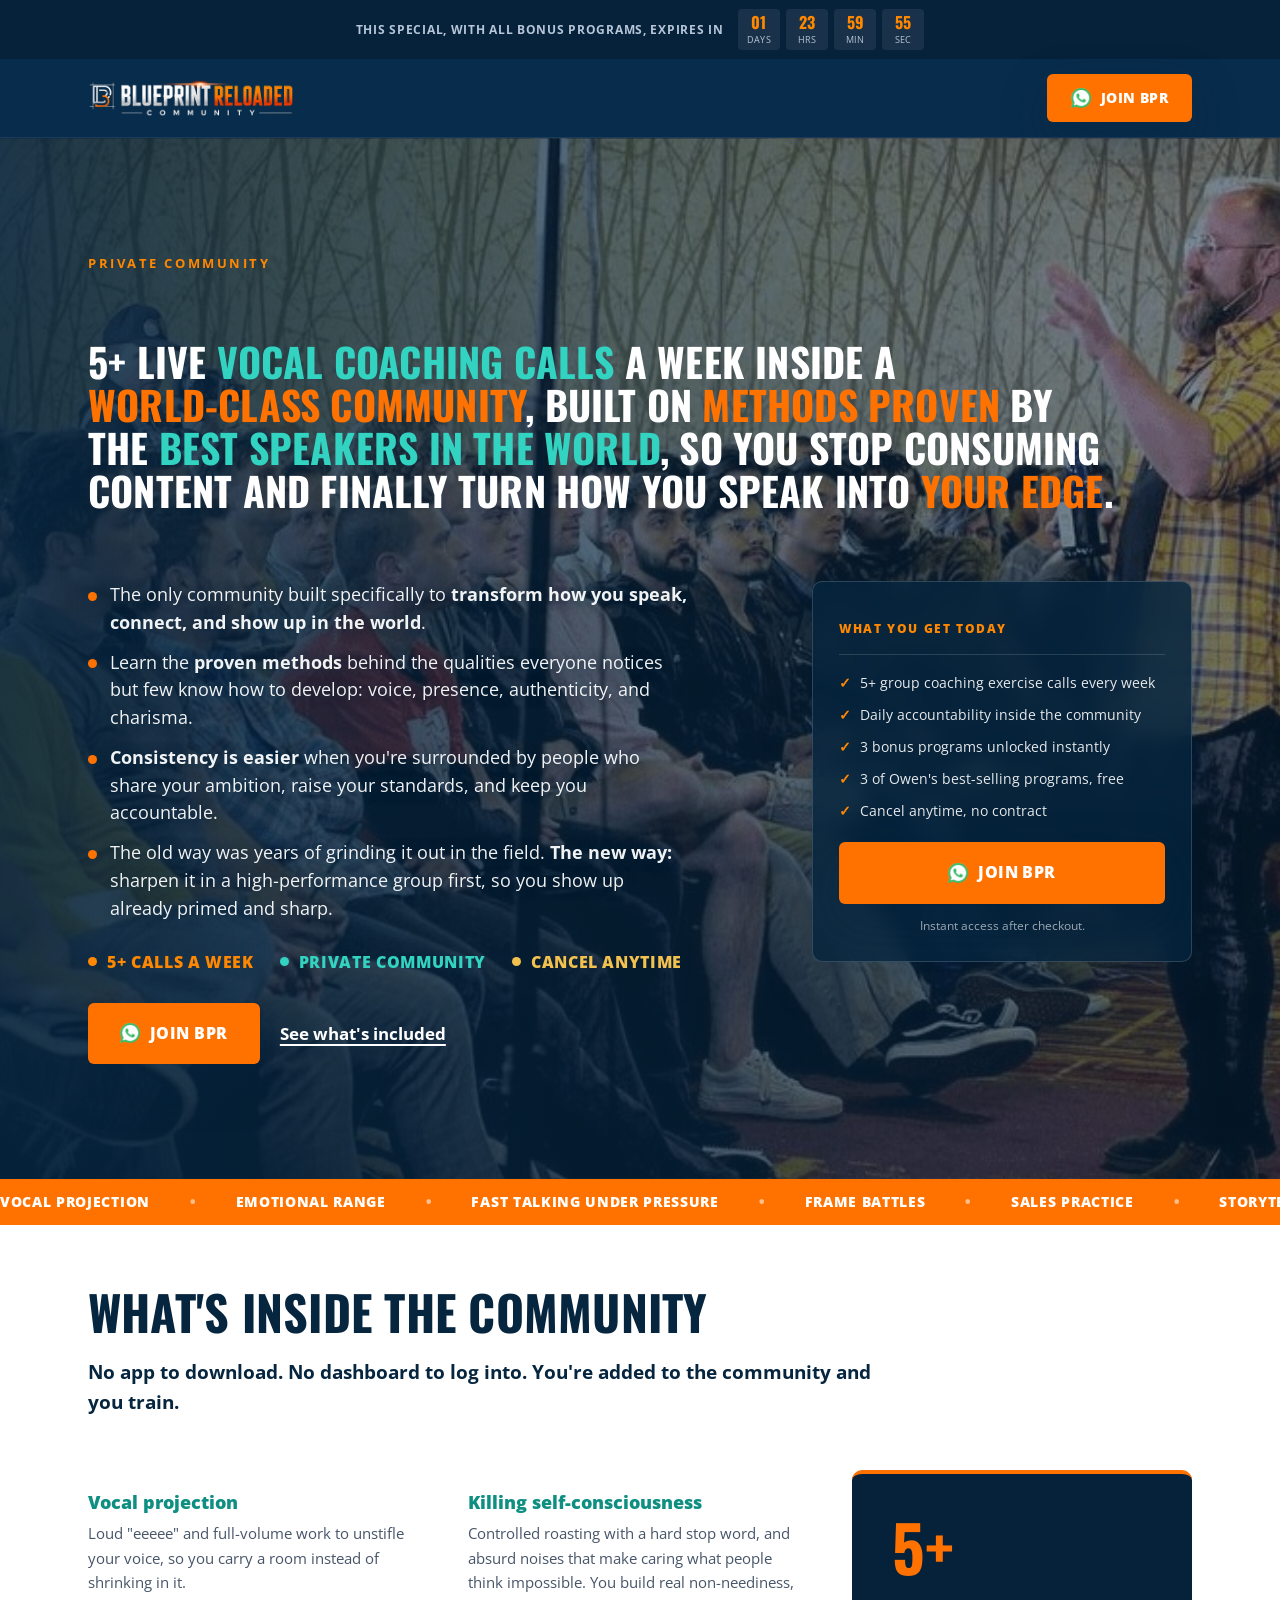
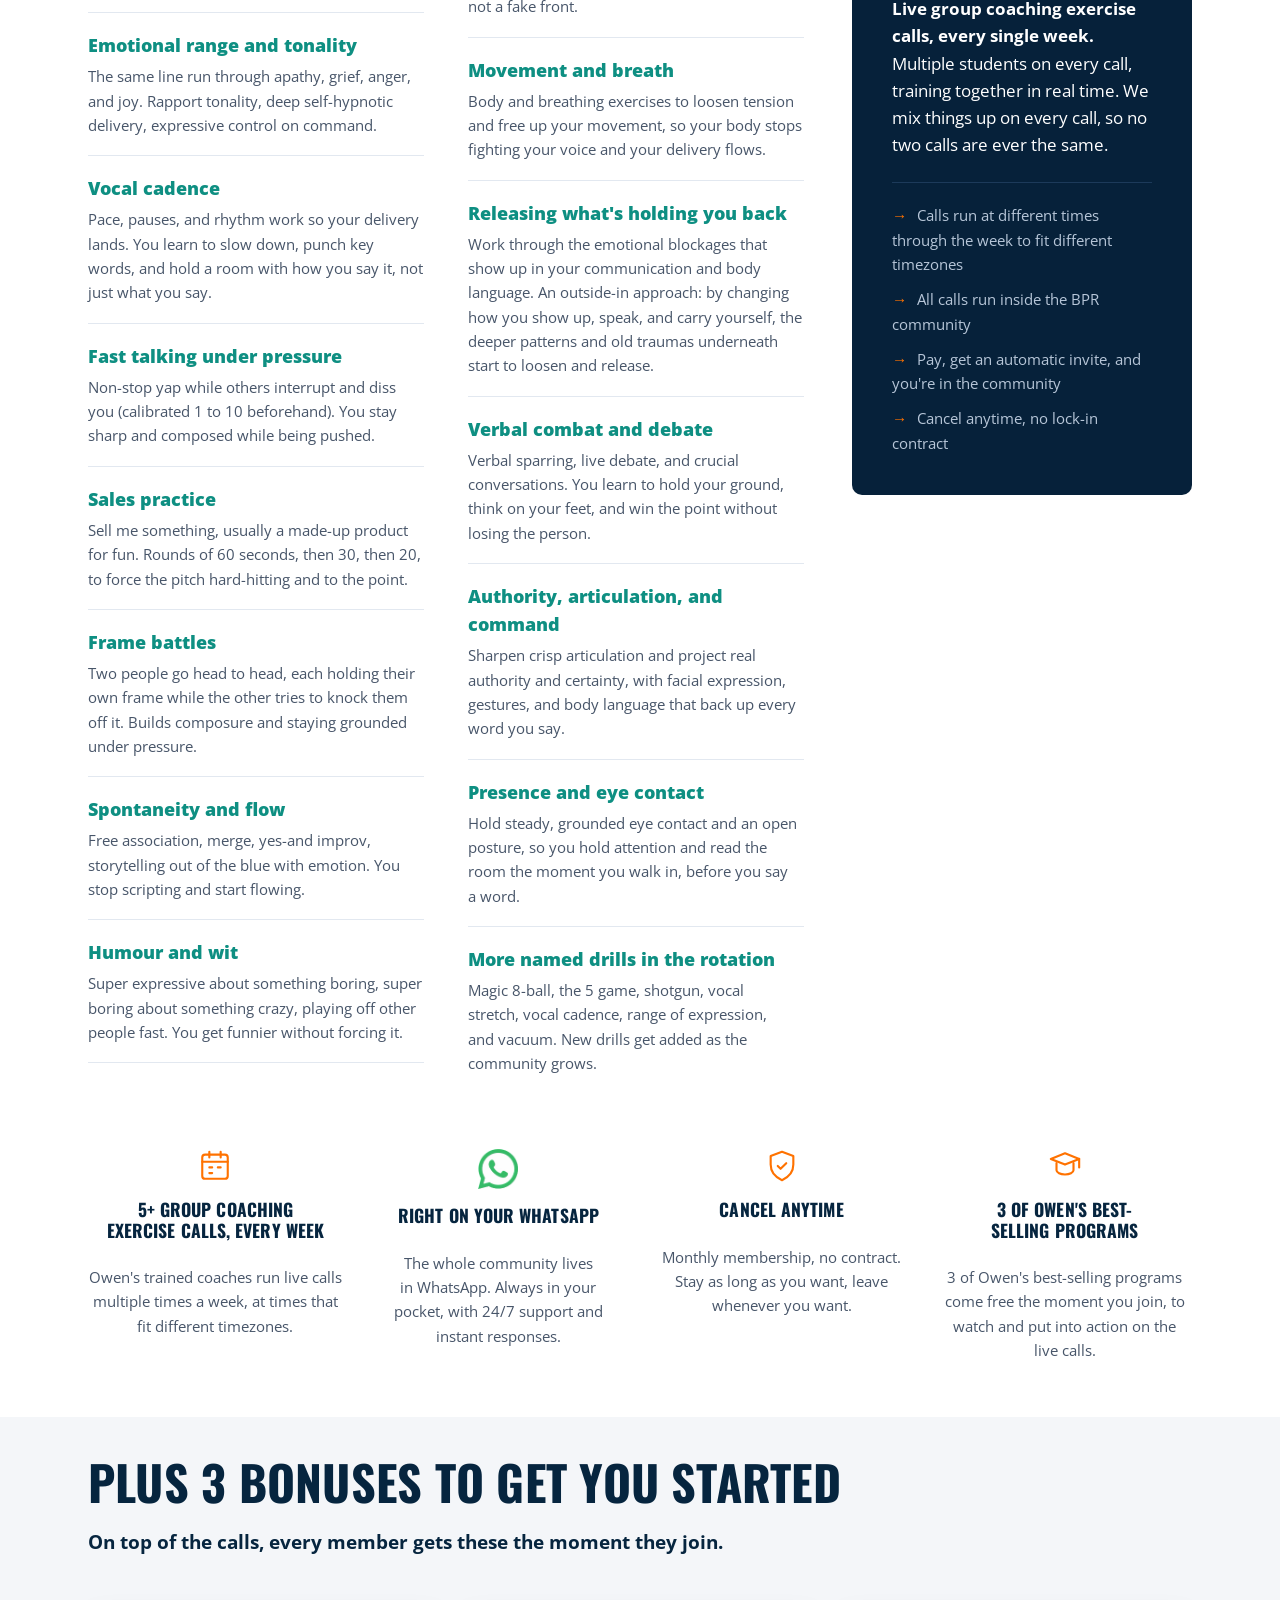
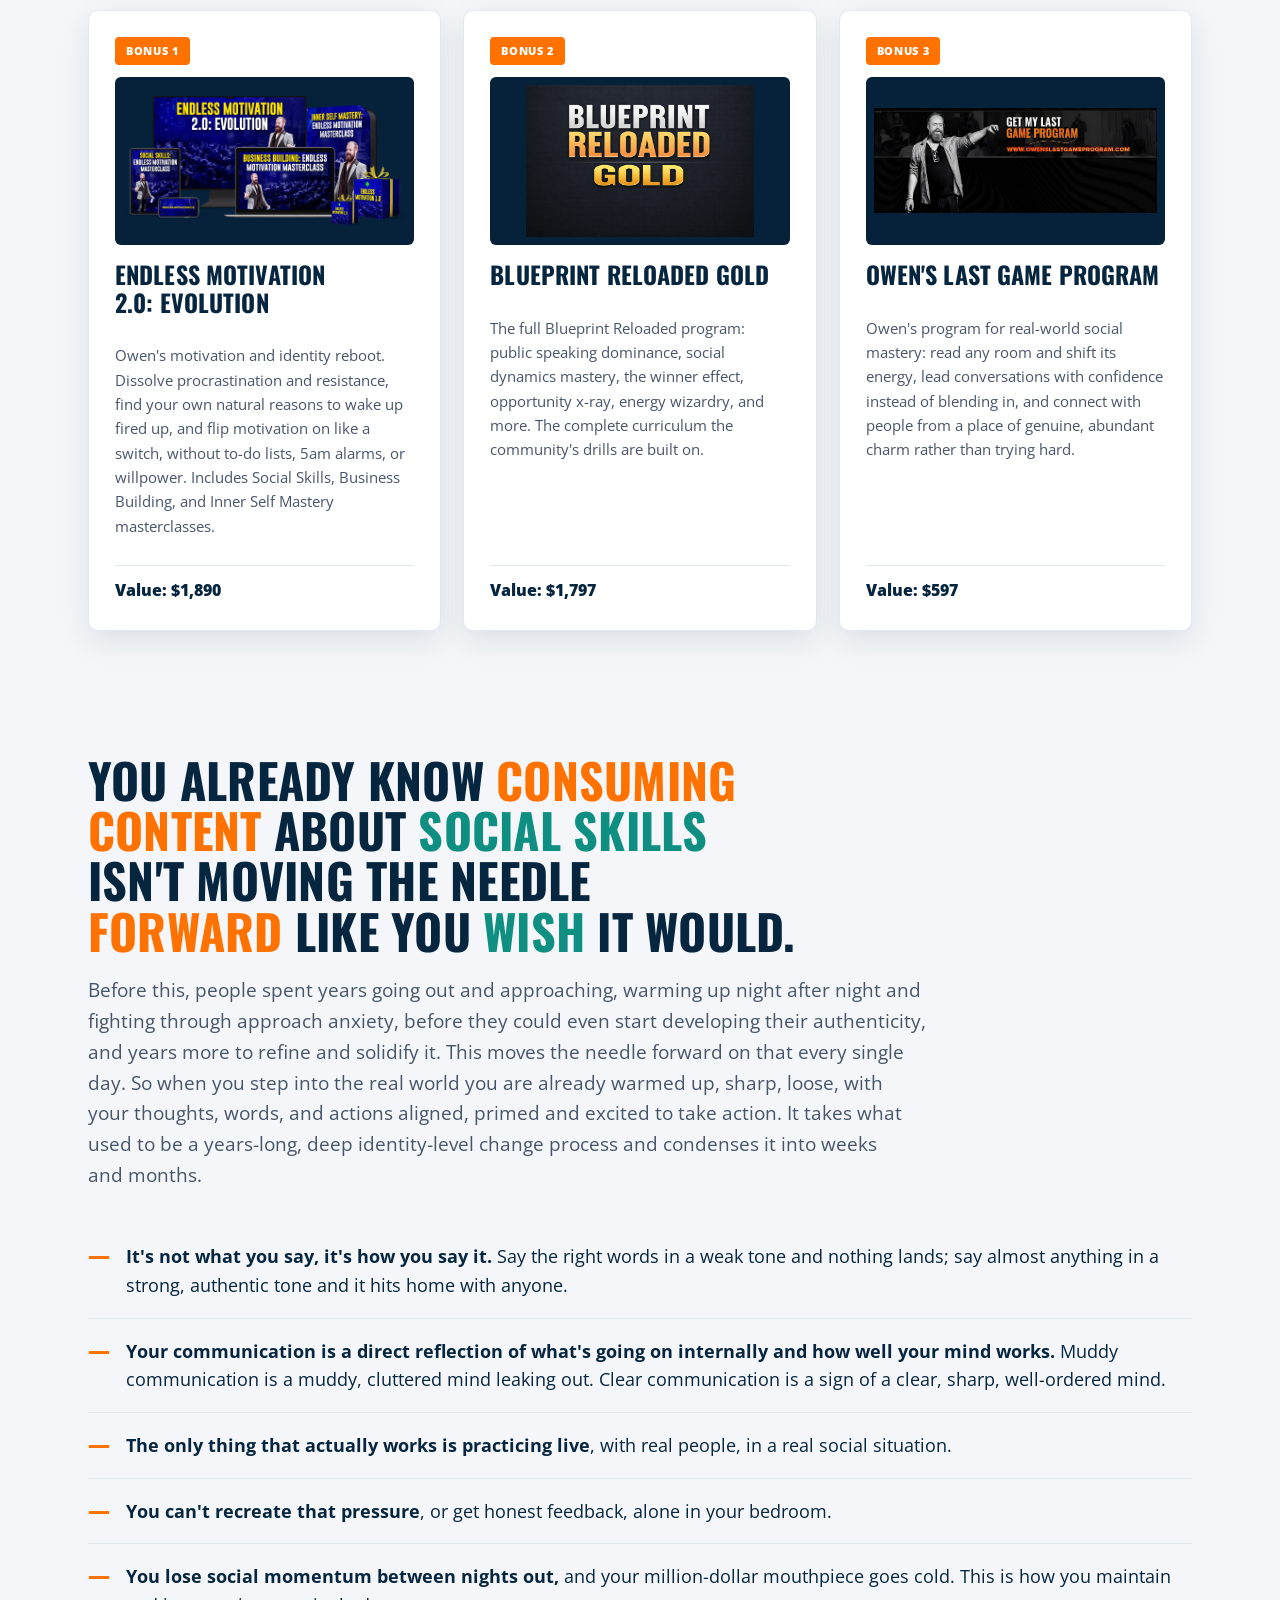
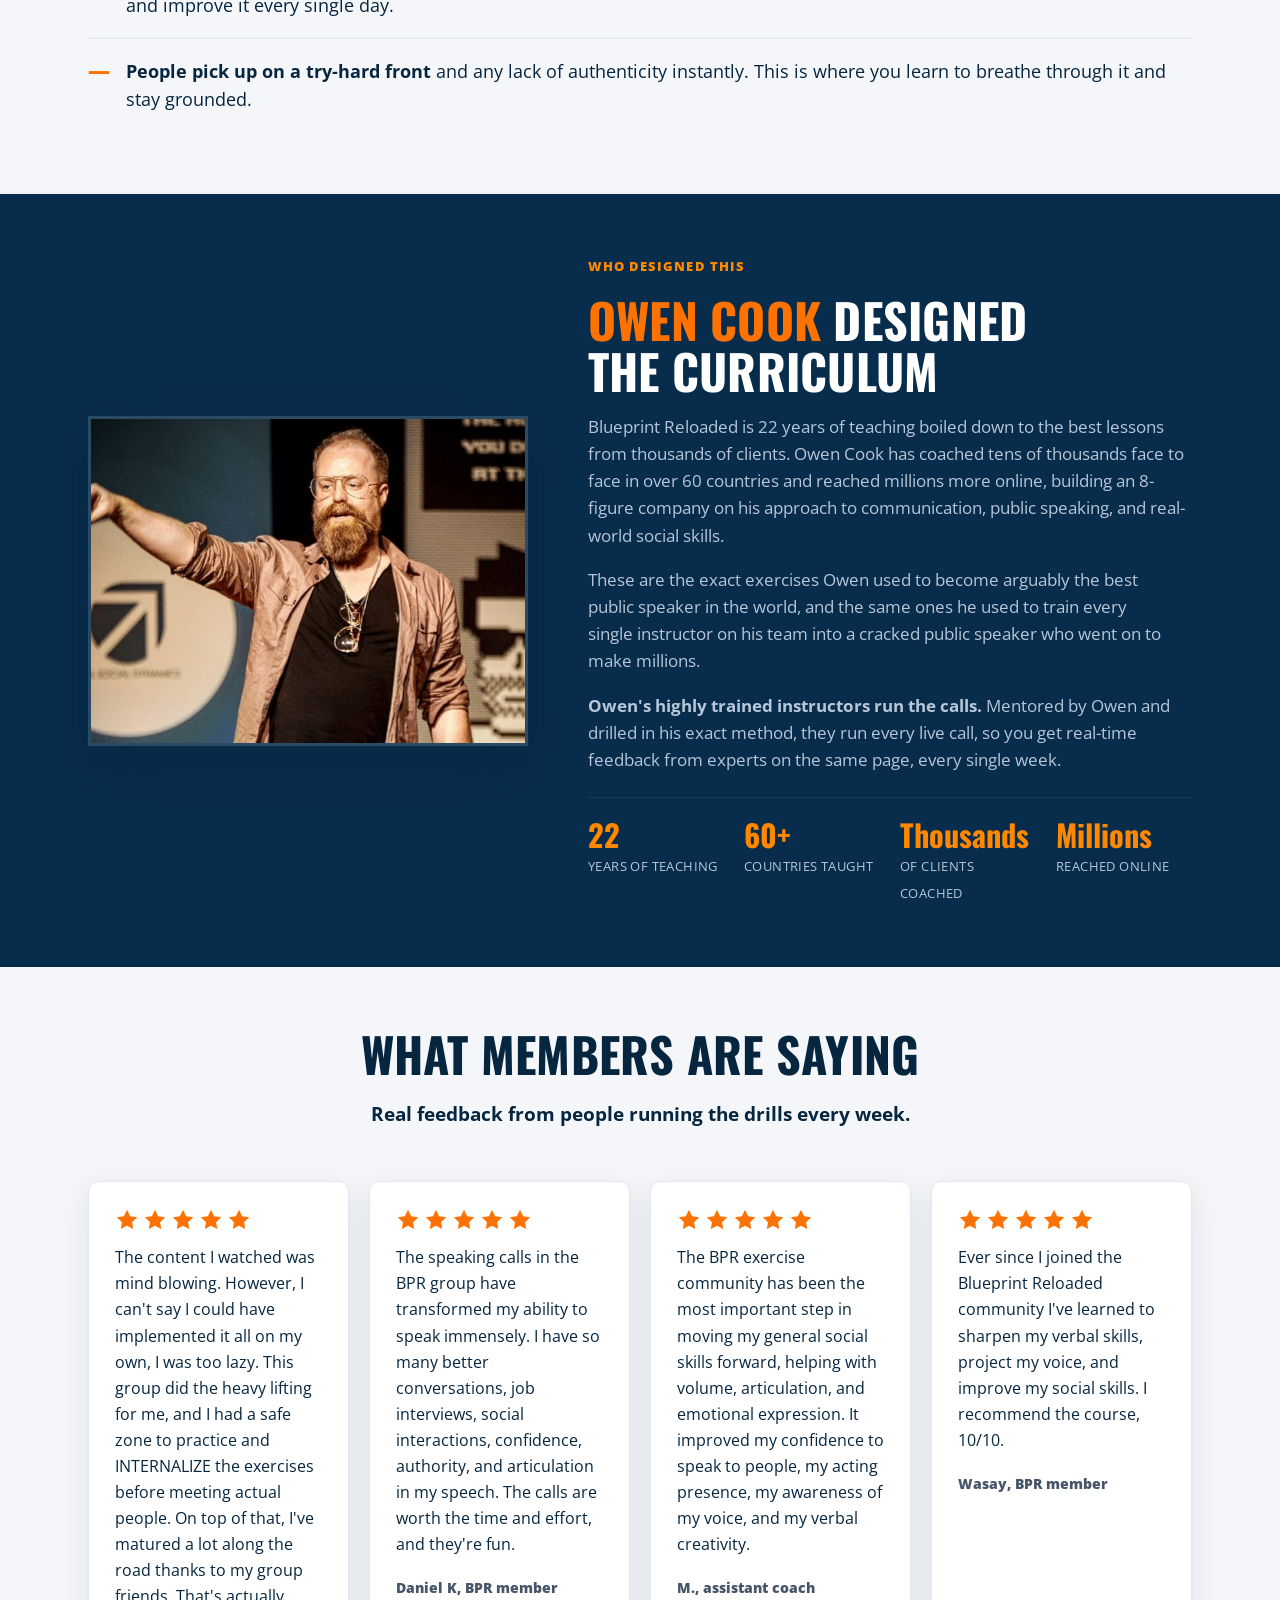
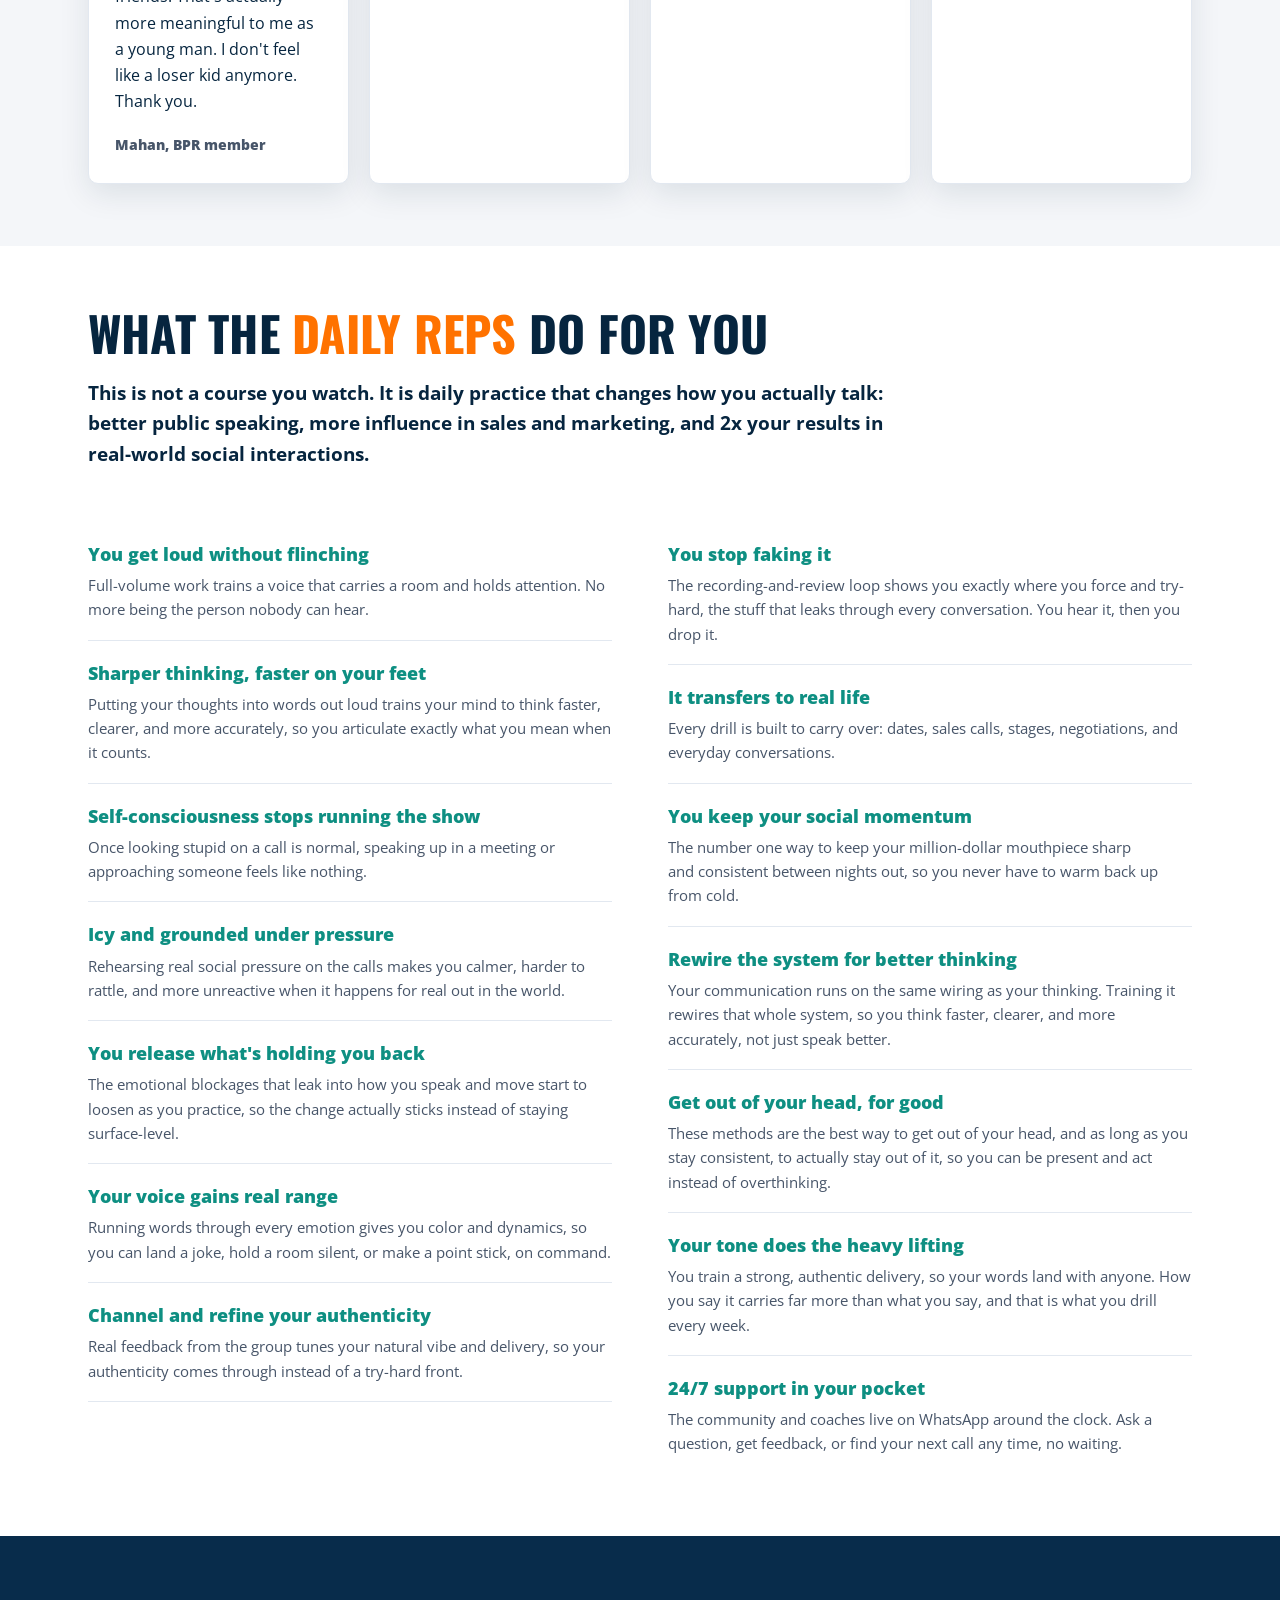
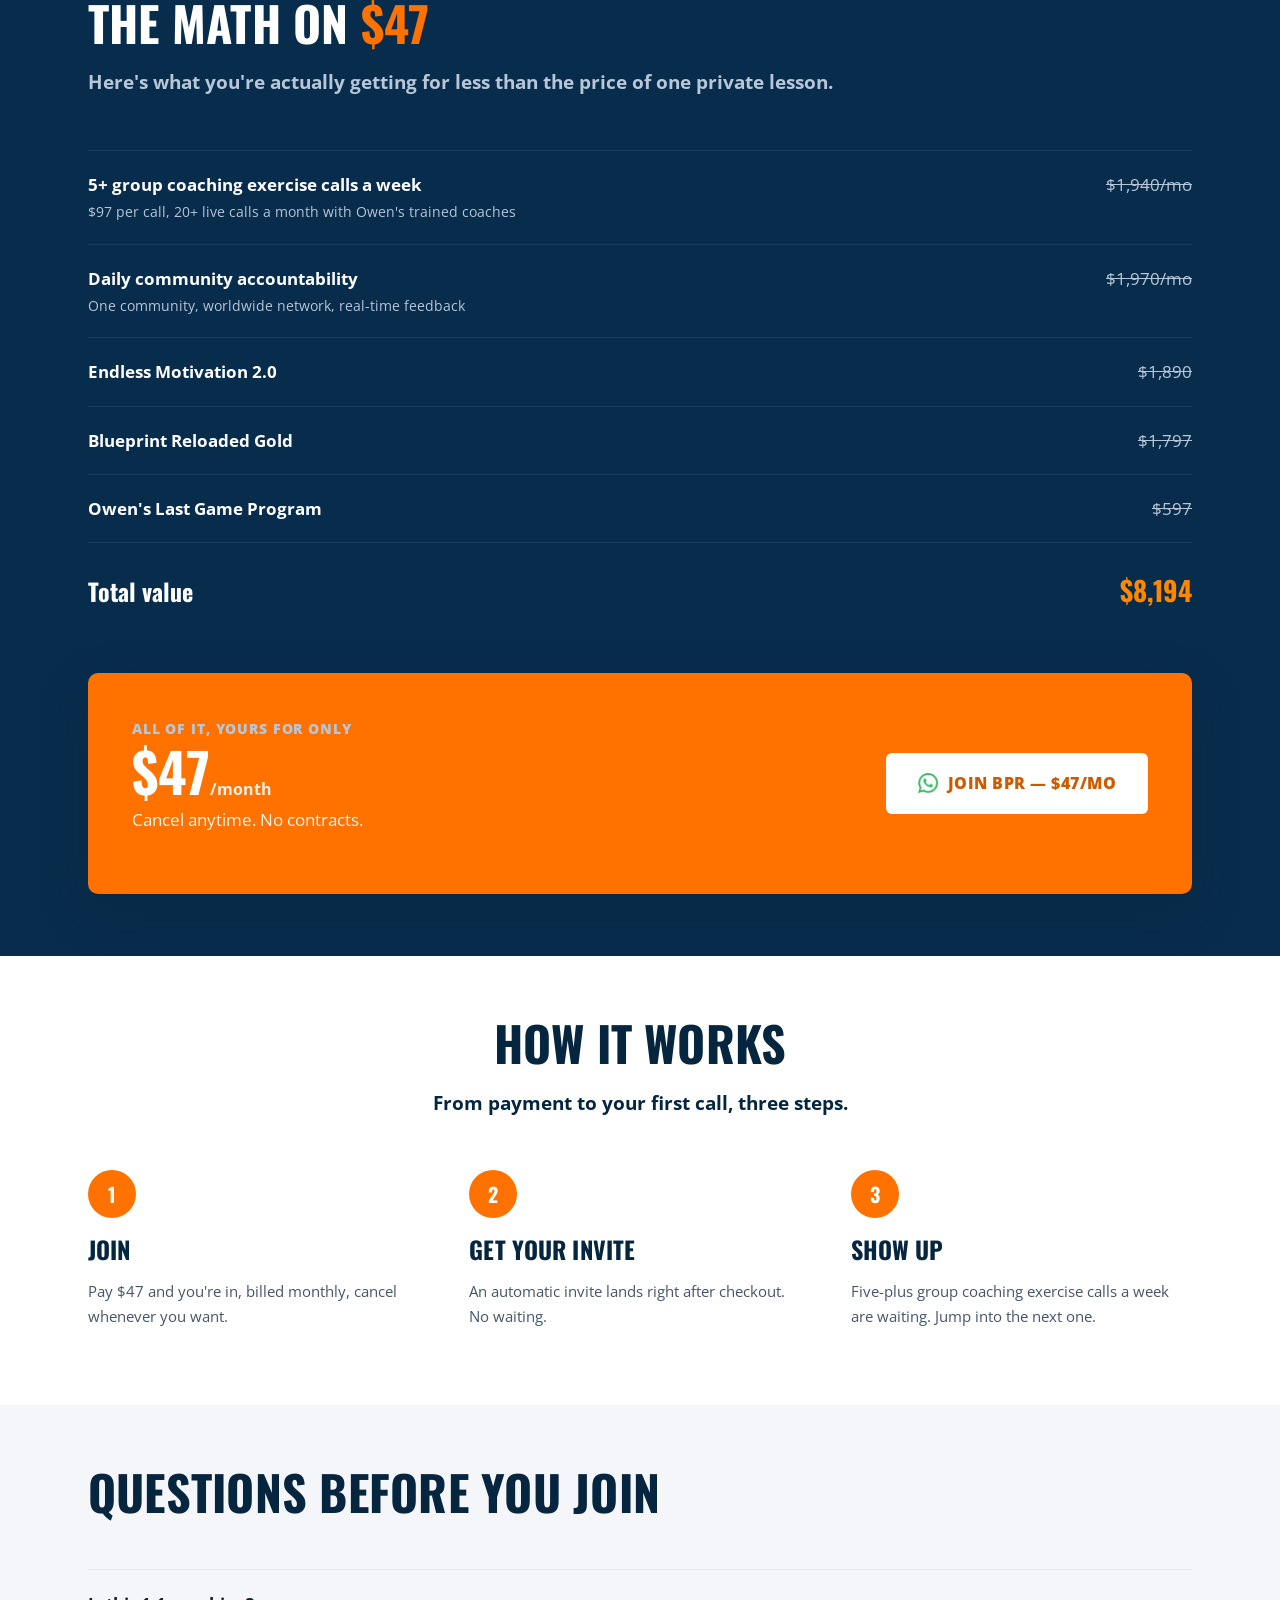
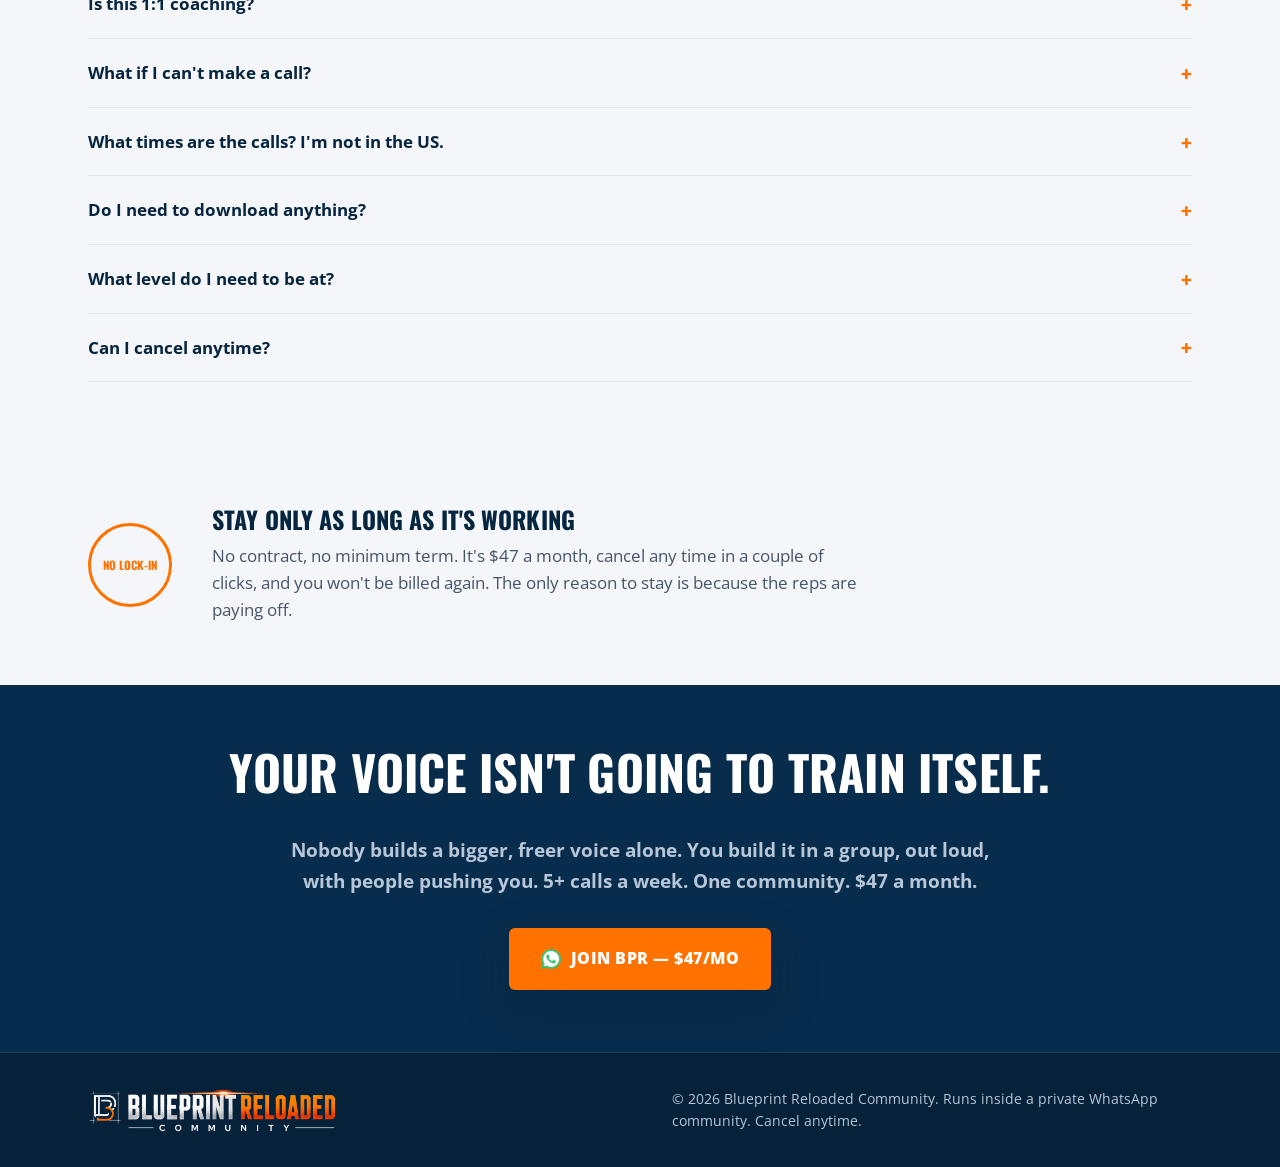
==== commit 27f34b5f: "Hero headline: teal highlights for vocal coaching calls + best speakers, keep world-class community " ====
--- a/index.html
+++ b/index.html
@@ -65,7 +65,7 @@
 <header class="hero">
   <div class="wrap">
     <div class="eyebrow-line hero-eyebrow">Private community</div>
-    <h1 class="hero-headline">5+ live <span class="accent-word">vocal coaching calls</span> a week inside a <span class="accent-word">world-class community</span>, built on <span class="accent-word">methods proven</span> by the <span class="accent-word">best speakers in the world</span>, so you stop consuming content and finally turn how you speak into <span class="accent-word">your edge</span>.</h1>
+    <h1 class="hero-headline">5+ live <span class="hl-teal">vocal coaching calls</span> a week inside a <span class="accent-word nowrap">world-class community</span>, built on <span class="accent-word">methods proven</span> by the <span class="hl-teal">best speakers in the world</span>, so you stop consuming content and finally turn how you speak into <span class="accent-word">your edge</span>.</h1>
     <div class="hero-copy">
       <ul class="hero-points">
         <li>The only community built specifically to <strong>transform how you speak, connect, and show up in the world</strong>.</li>
--- a/assets/styles.css
+++ b/assets/styles.css
@@ -189,6 +189,8 @@
 /* full-width hero headline band */
 .hero-eyebrow { grid-column: 1 / -1; margin-bottom: 2px; }
 .hero-headline { grid-column: 1 / -1; font-size: clamp(1.35rem, 3.1vw, 2.6rem); line-height: 1.08; margin-bottom: 16px; max-width: none; }
+.hero-headline .hl-teal { color: var(--teal-bright); }
+.hero-headline .nowrap { white-space: nowrap; }
 @media (max-width: 960px) {
   .hero .wrap { grid-template-columns: 1fr; }
   /* Owen sits on the right of the photo, so pin the crop to the right edge on narrow screens */
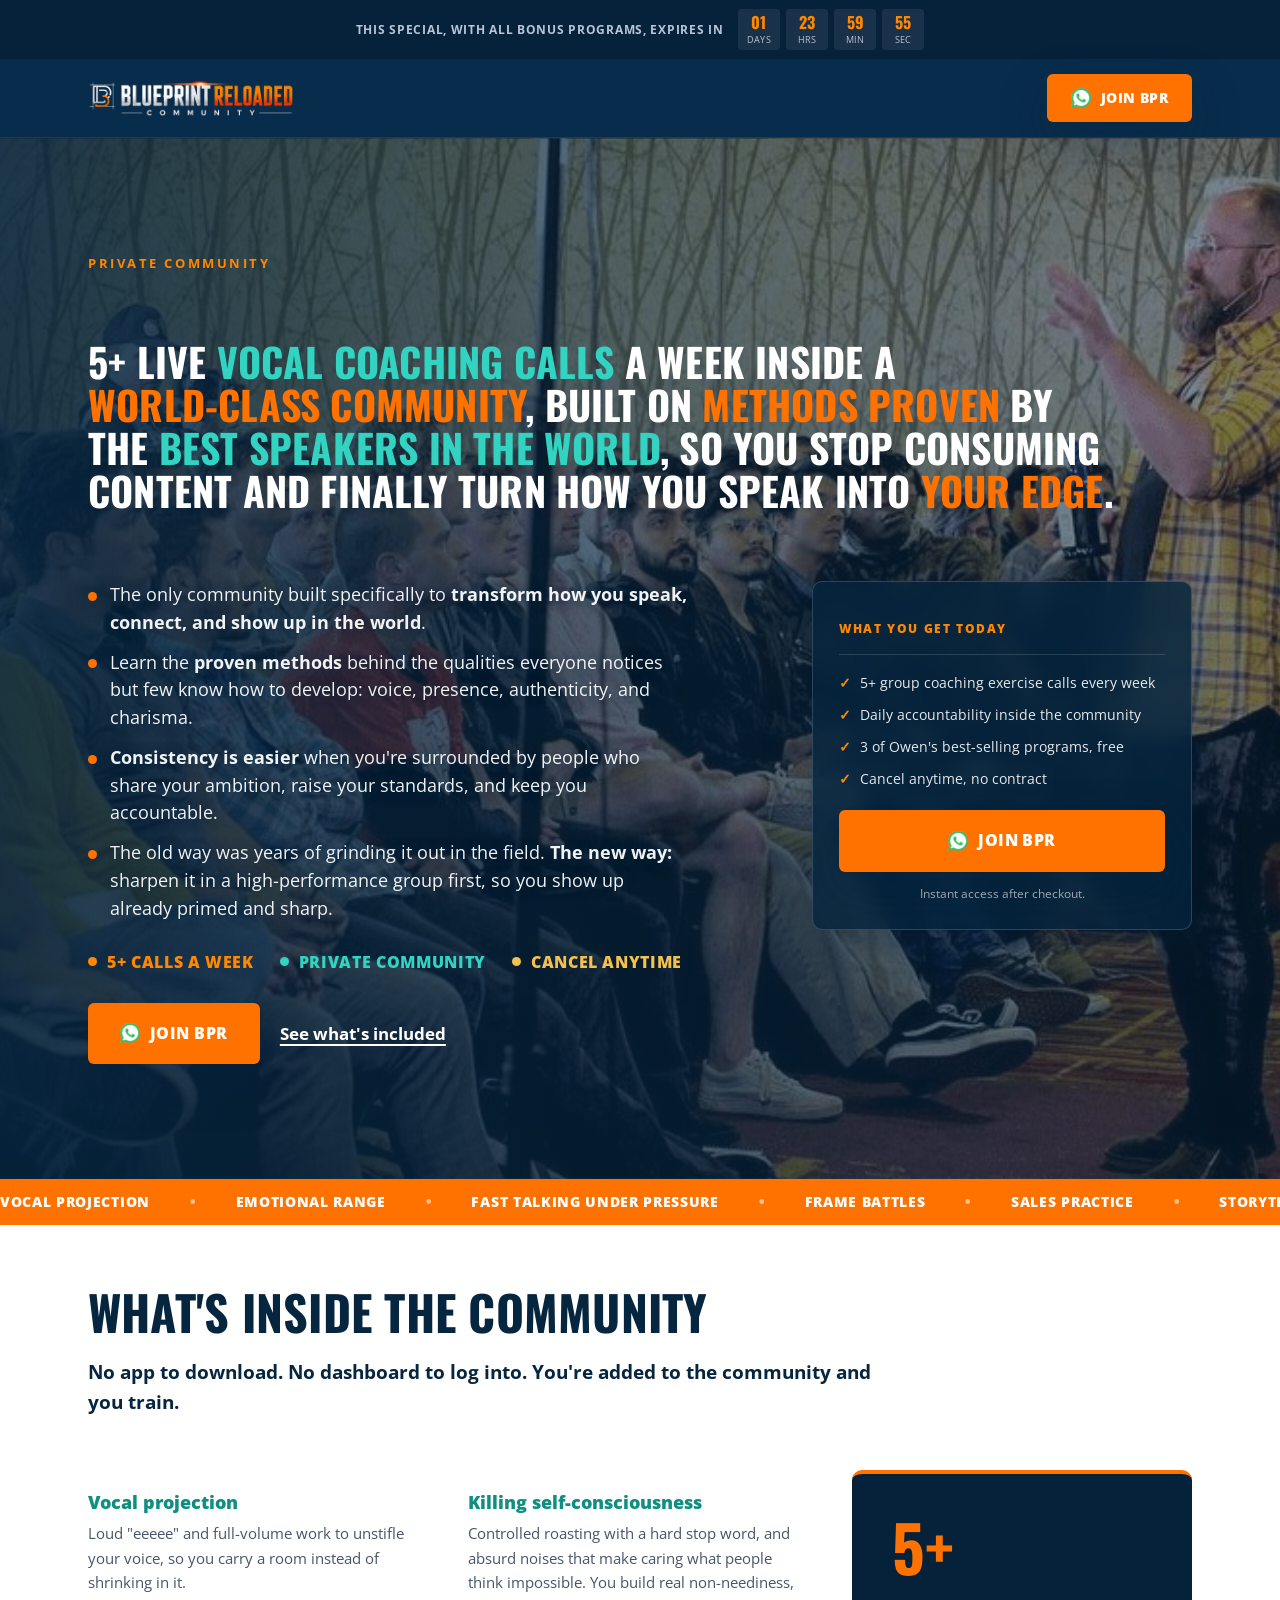
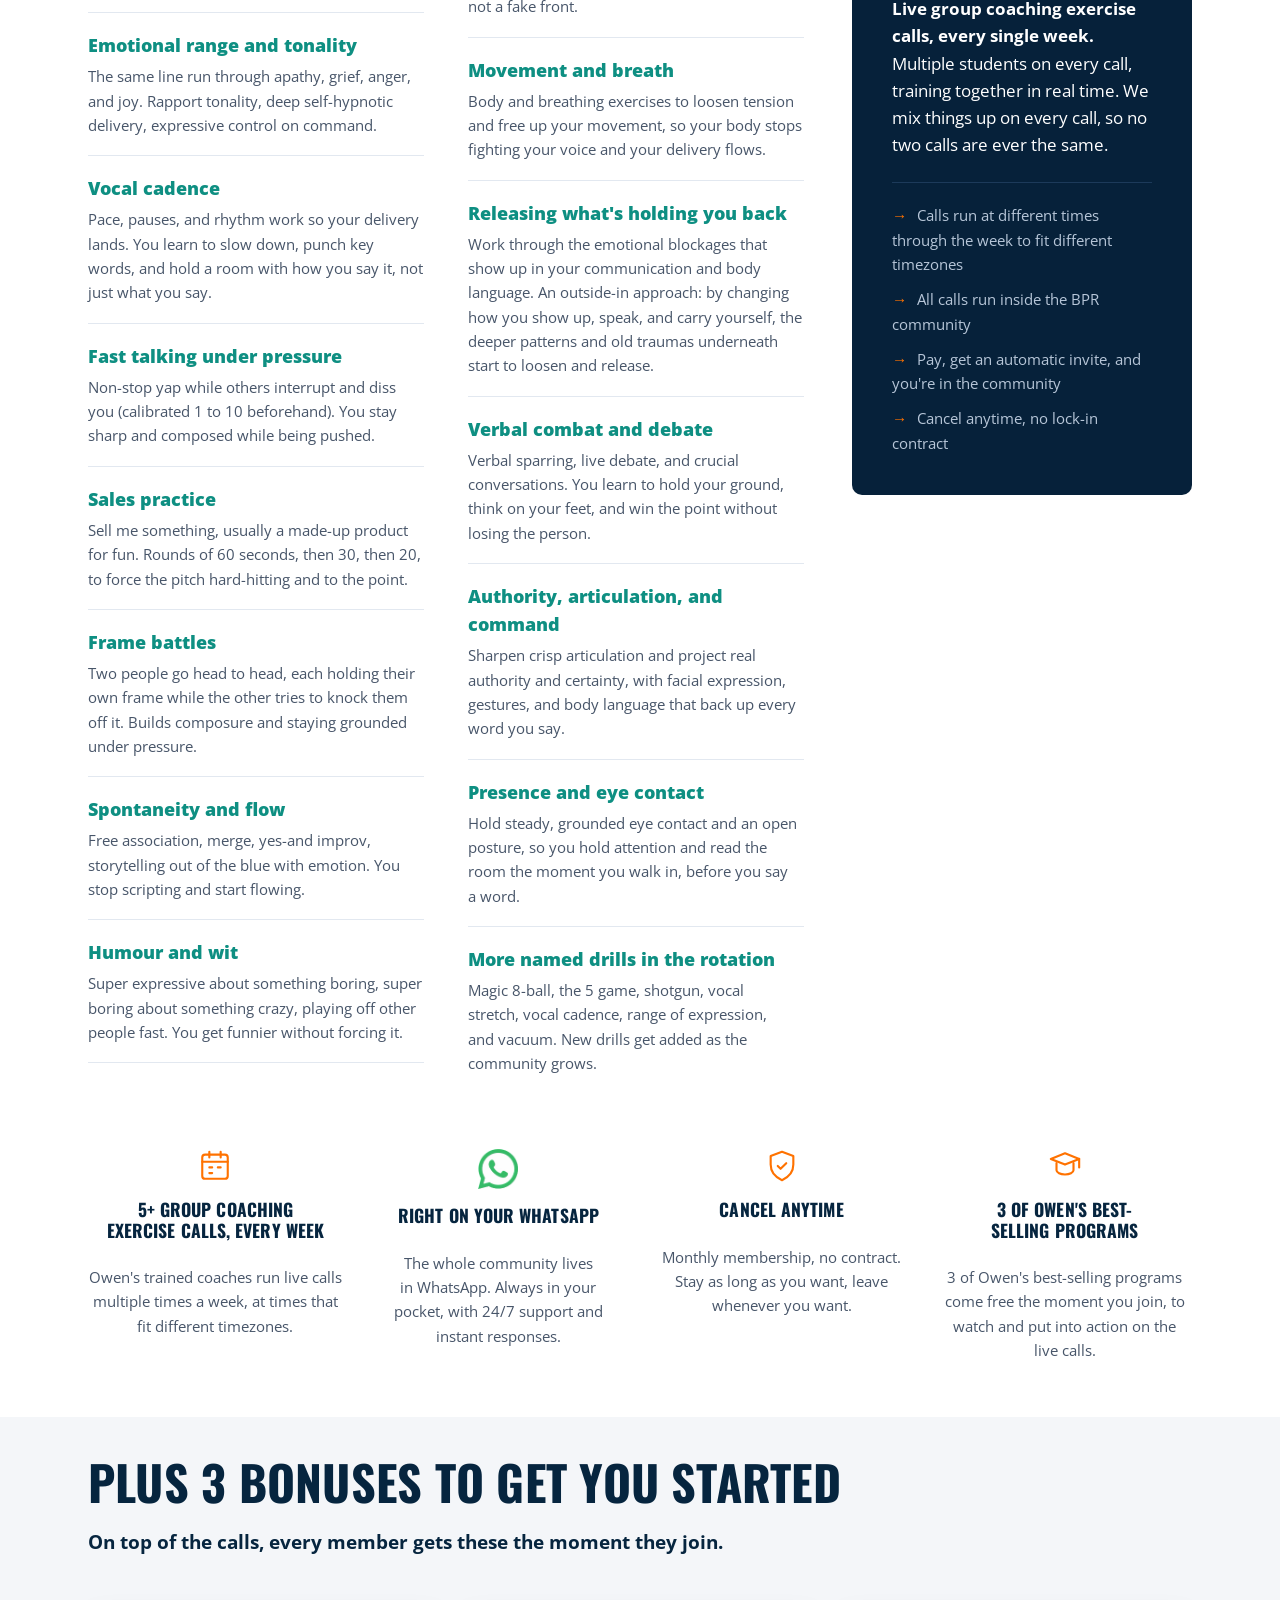
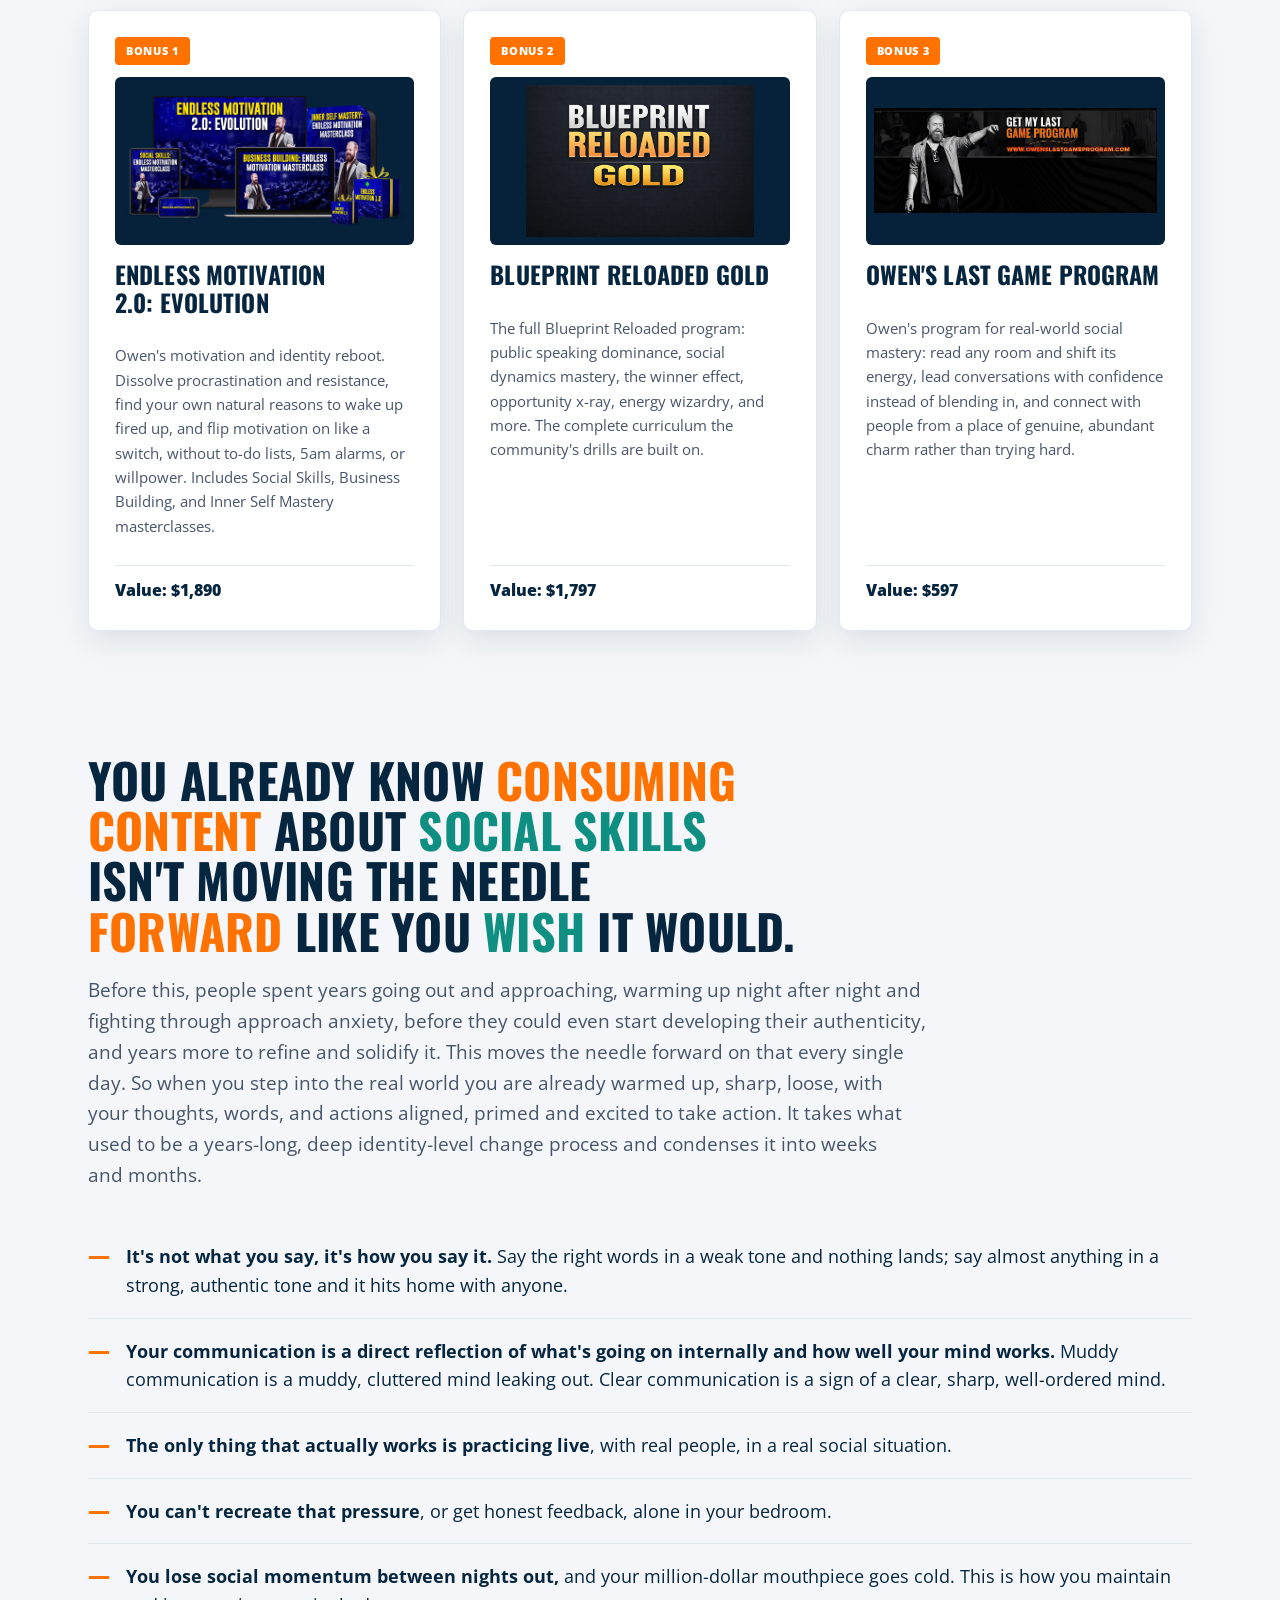
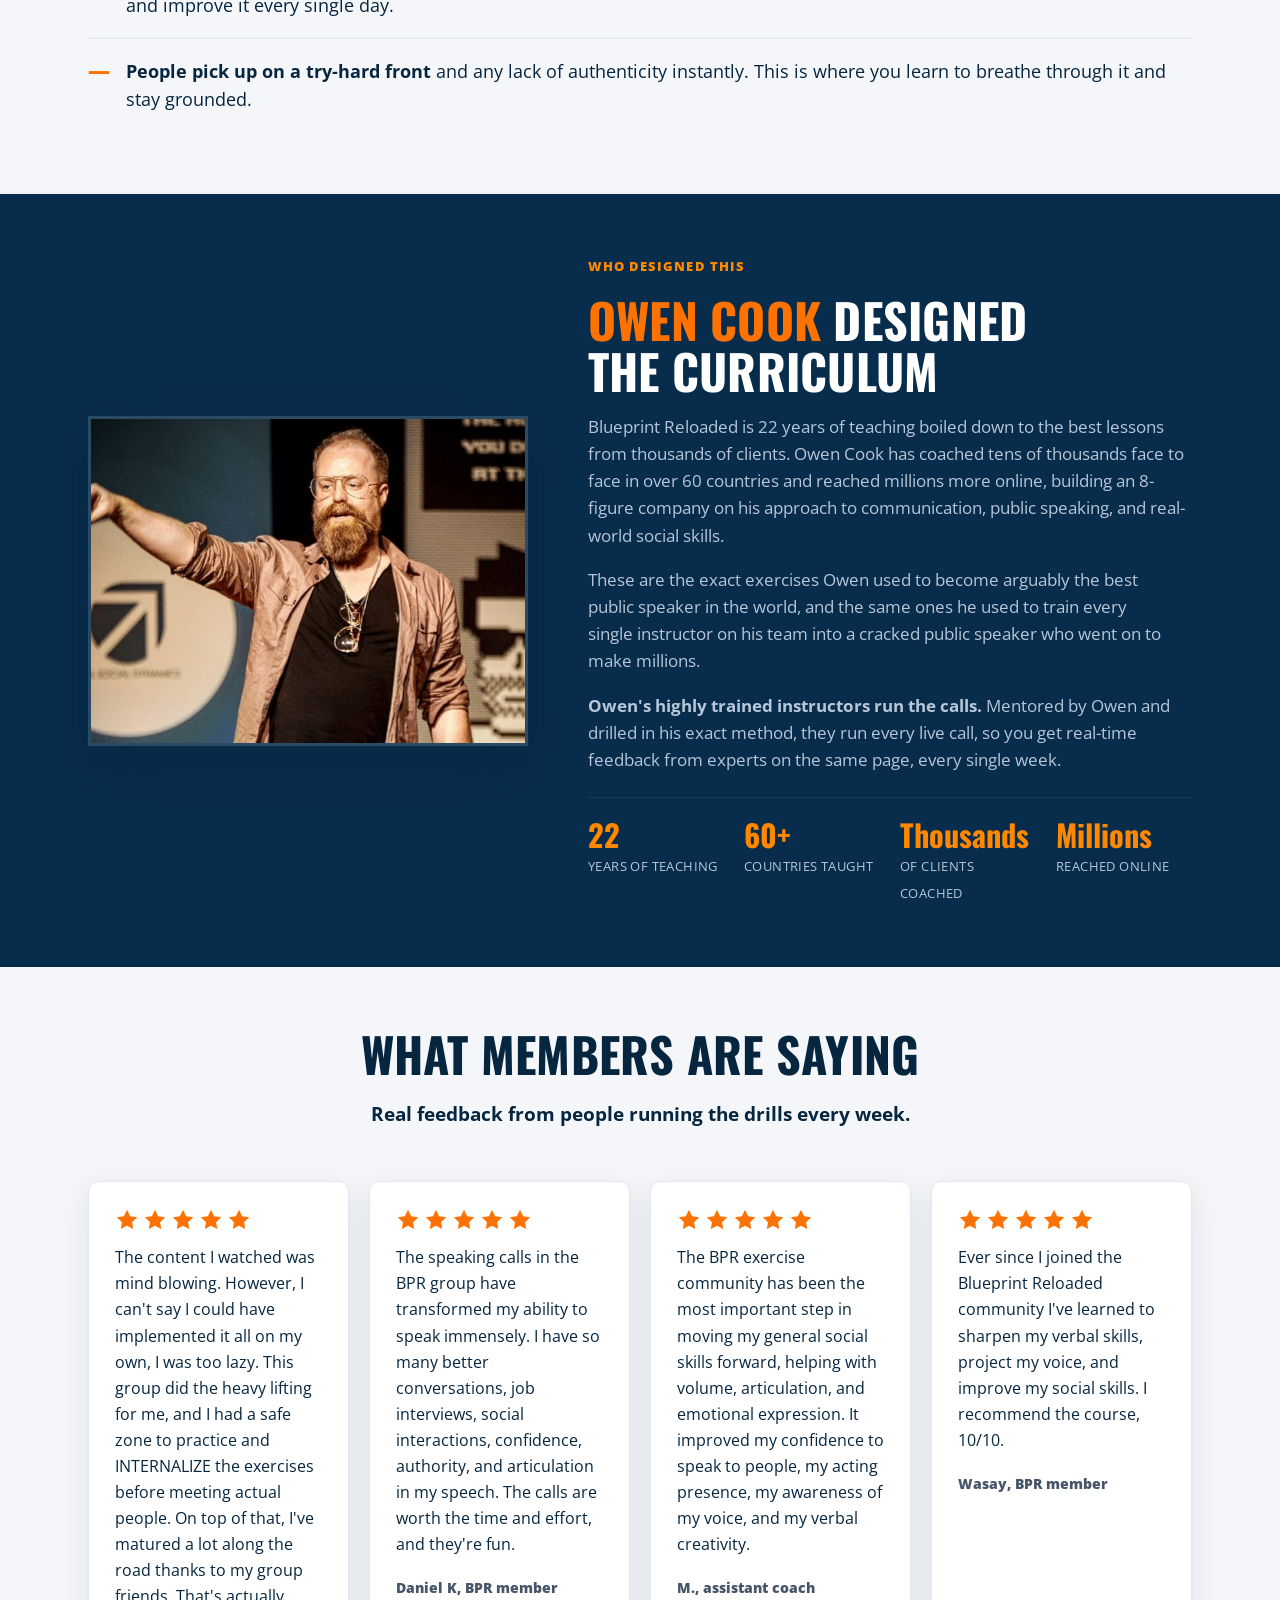
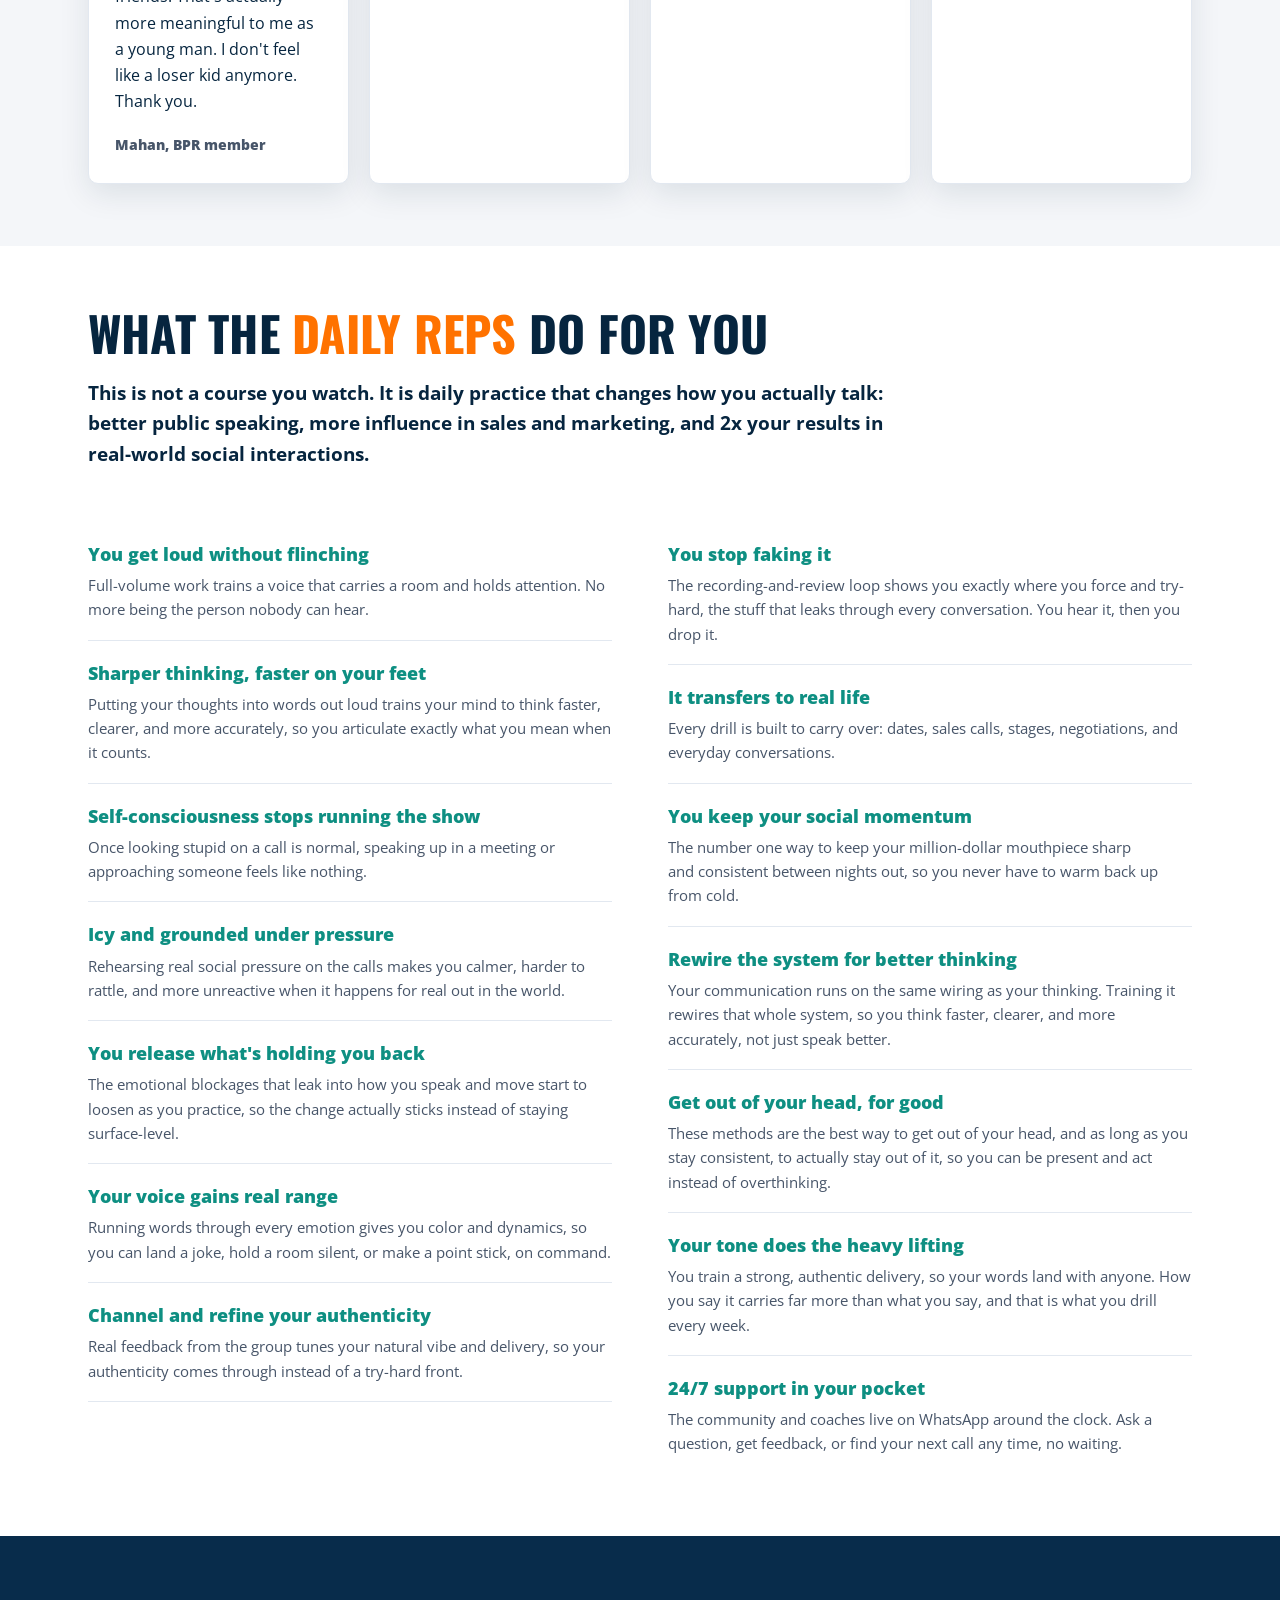
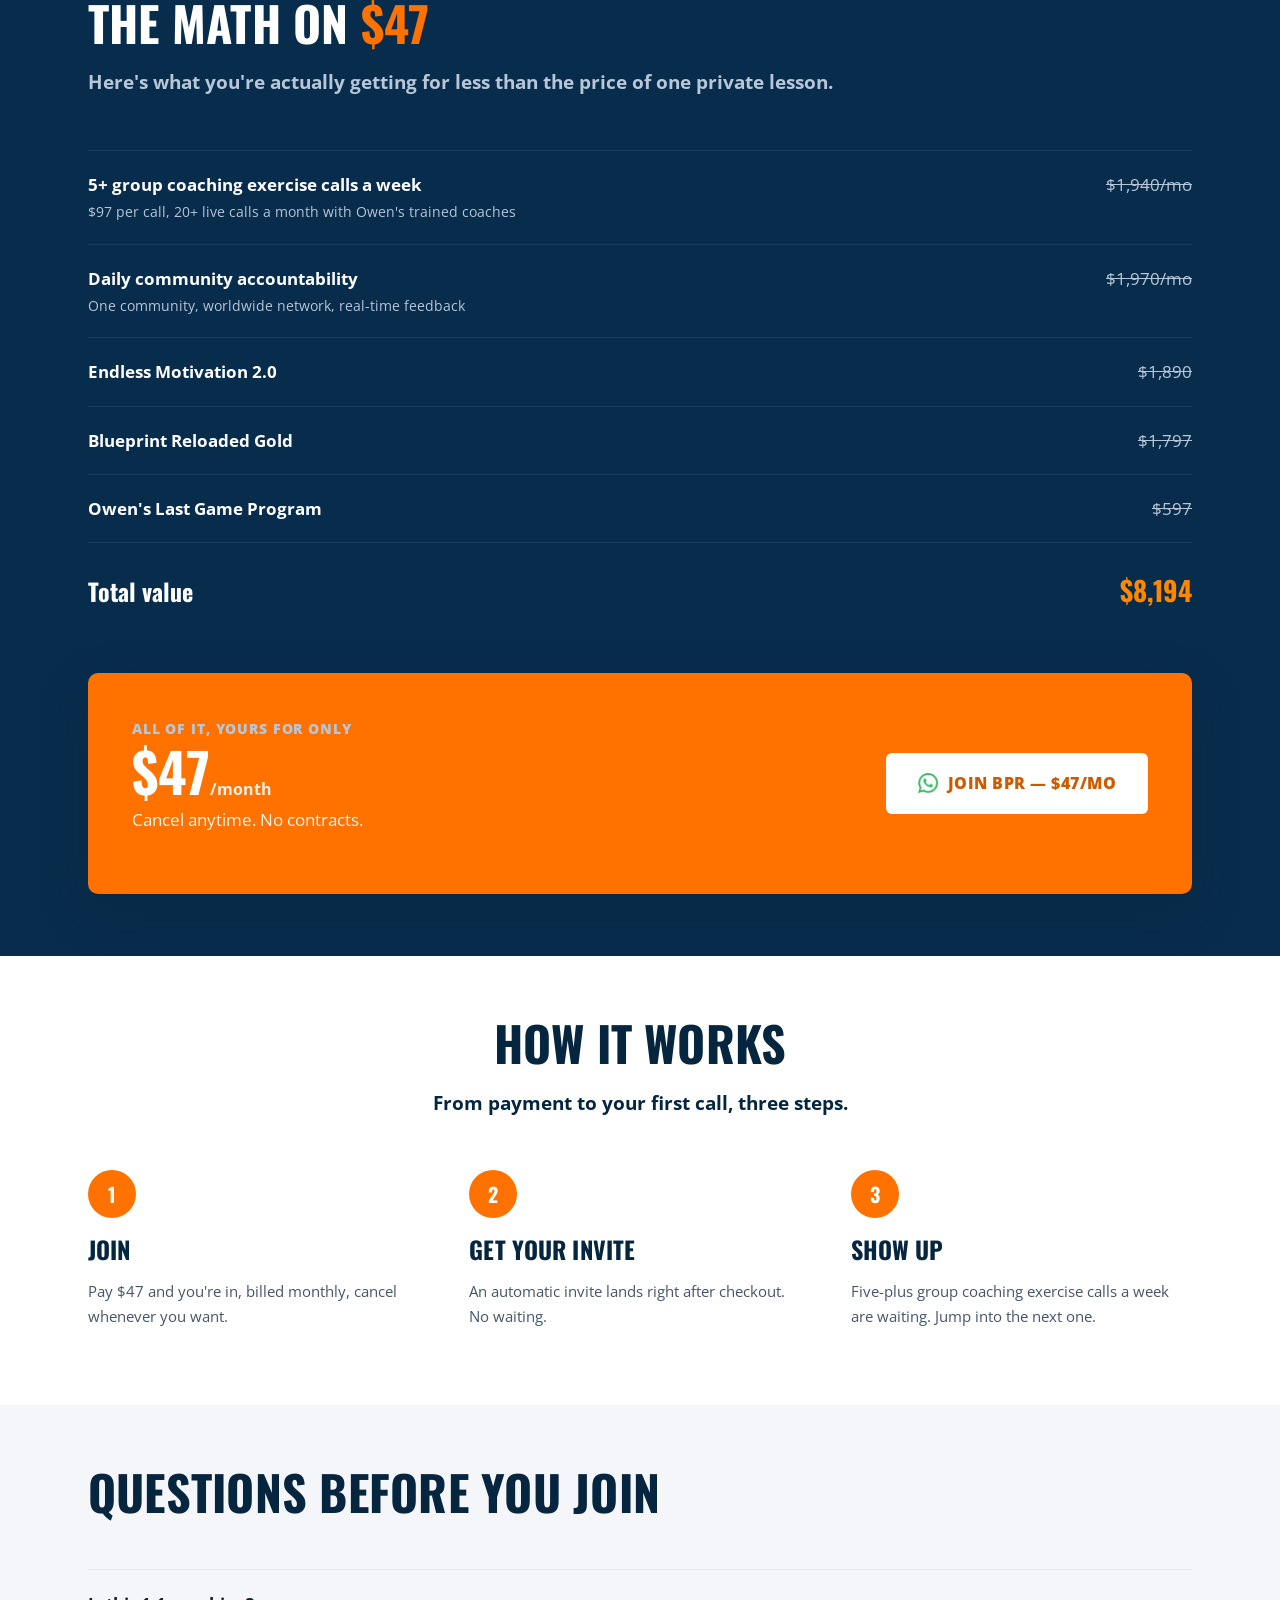
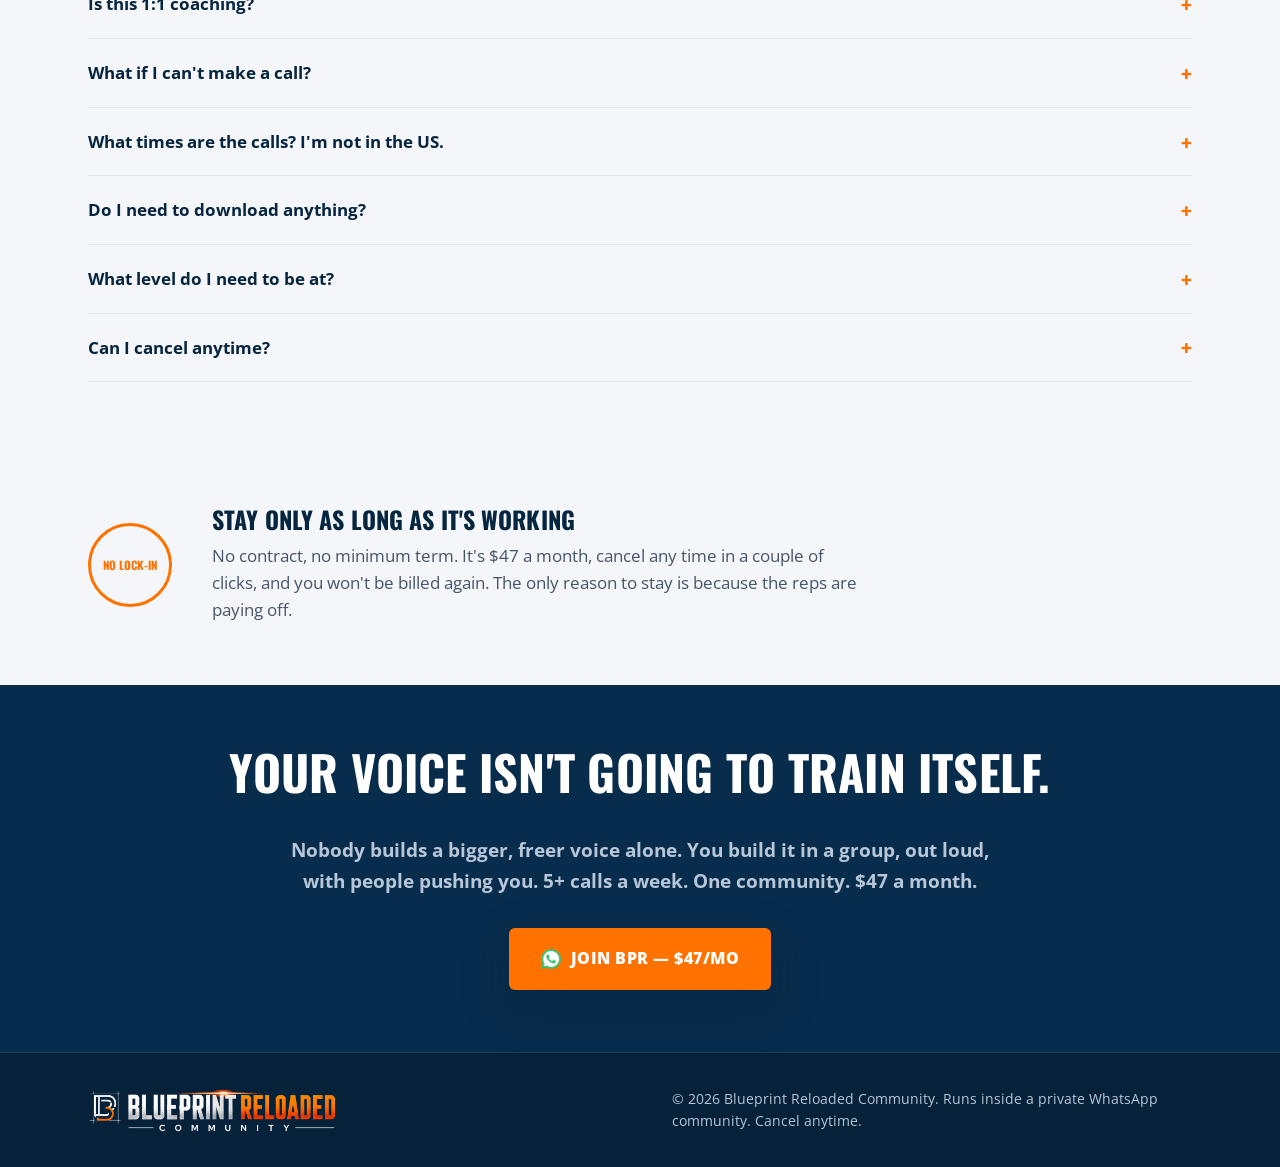
==== commit 816e257f: "Join card: remove redundant '3 bonus programs unlocked instantly' line" ====
--- a/index.html
+++ b/index.html
@@ -88,7 +88,6 @@
       <ul class="join-card-list">
         <li>5+ group coaching exercise calls every week</li>
         <li>Daily accountability inside the community</li>
-        <li>3 bonus programs unlocked instantly</li>
         <li>3 of Owen's best-selling programs, free</li>
         <li>Cancel anytime, no contract</li>
       </ul>
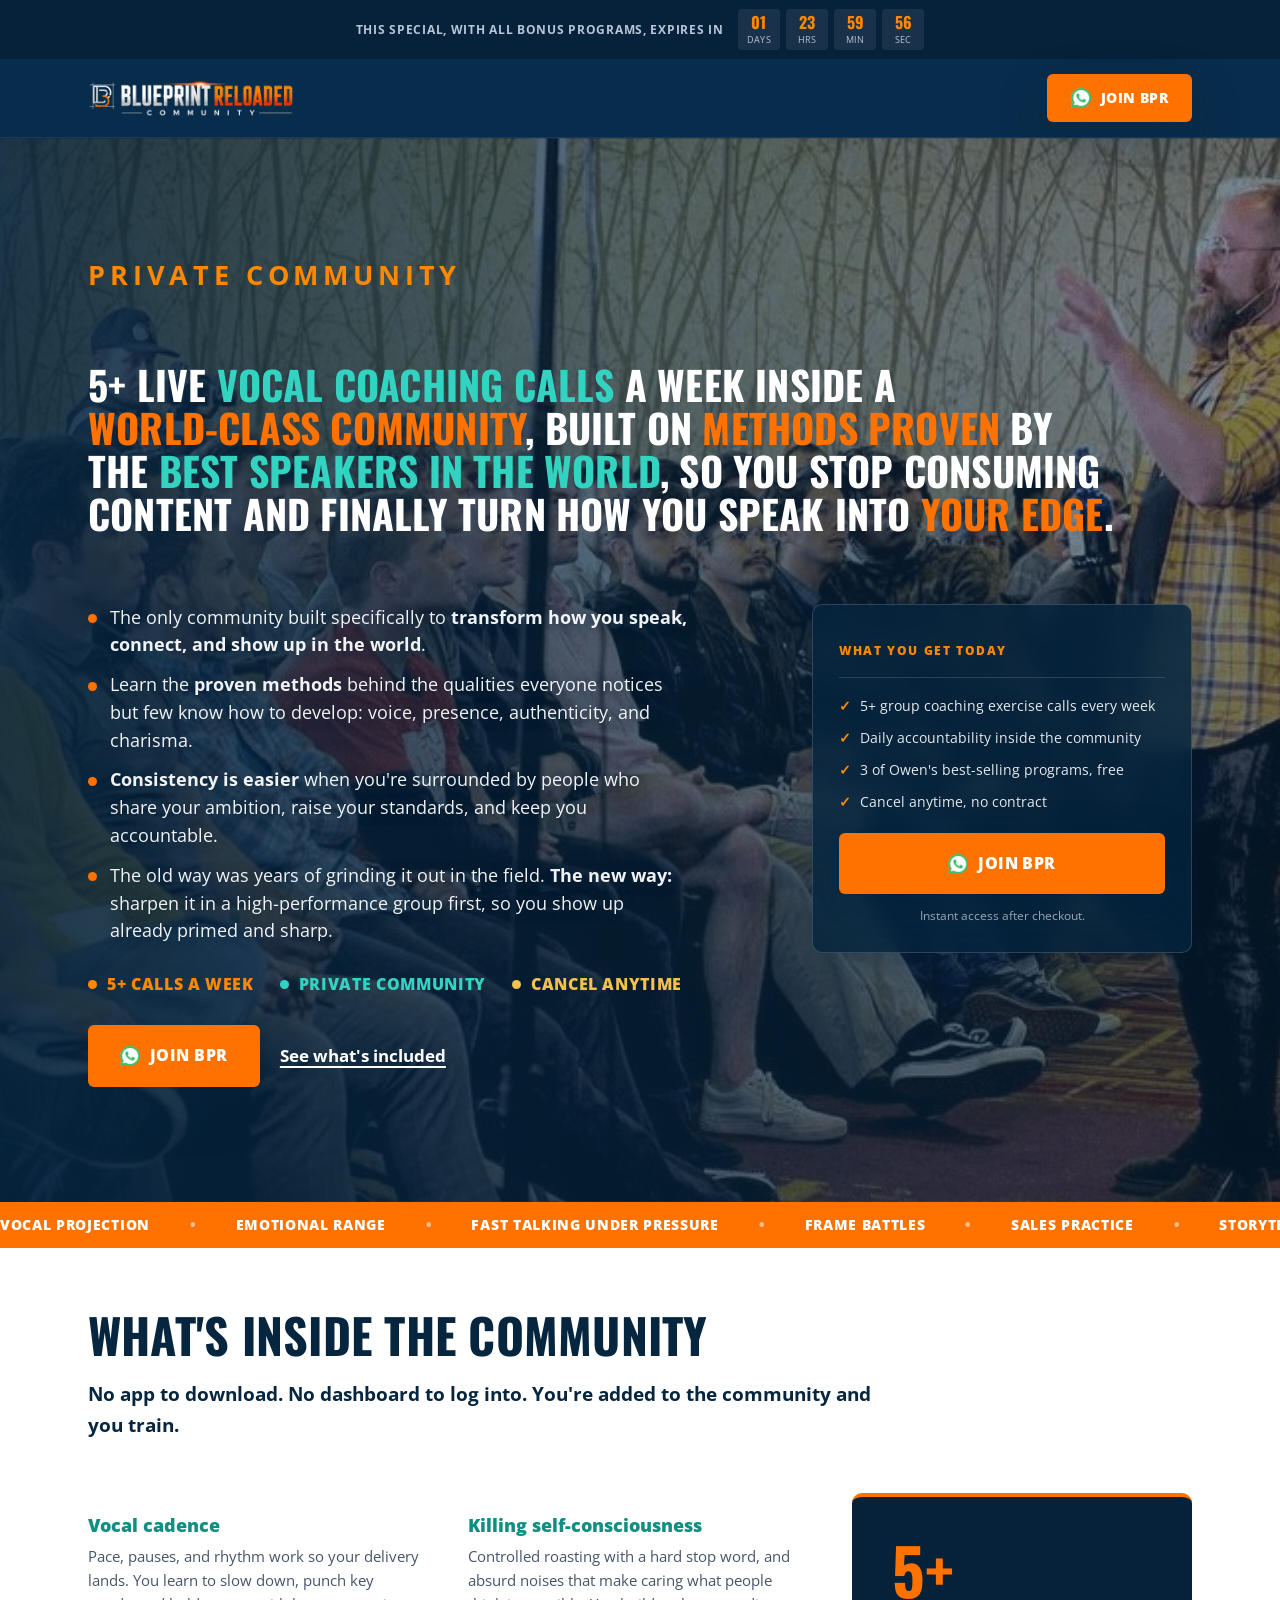
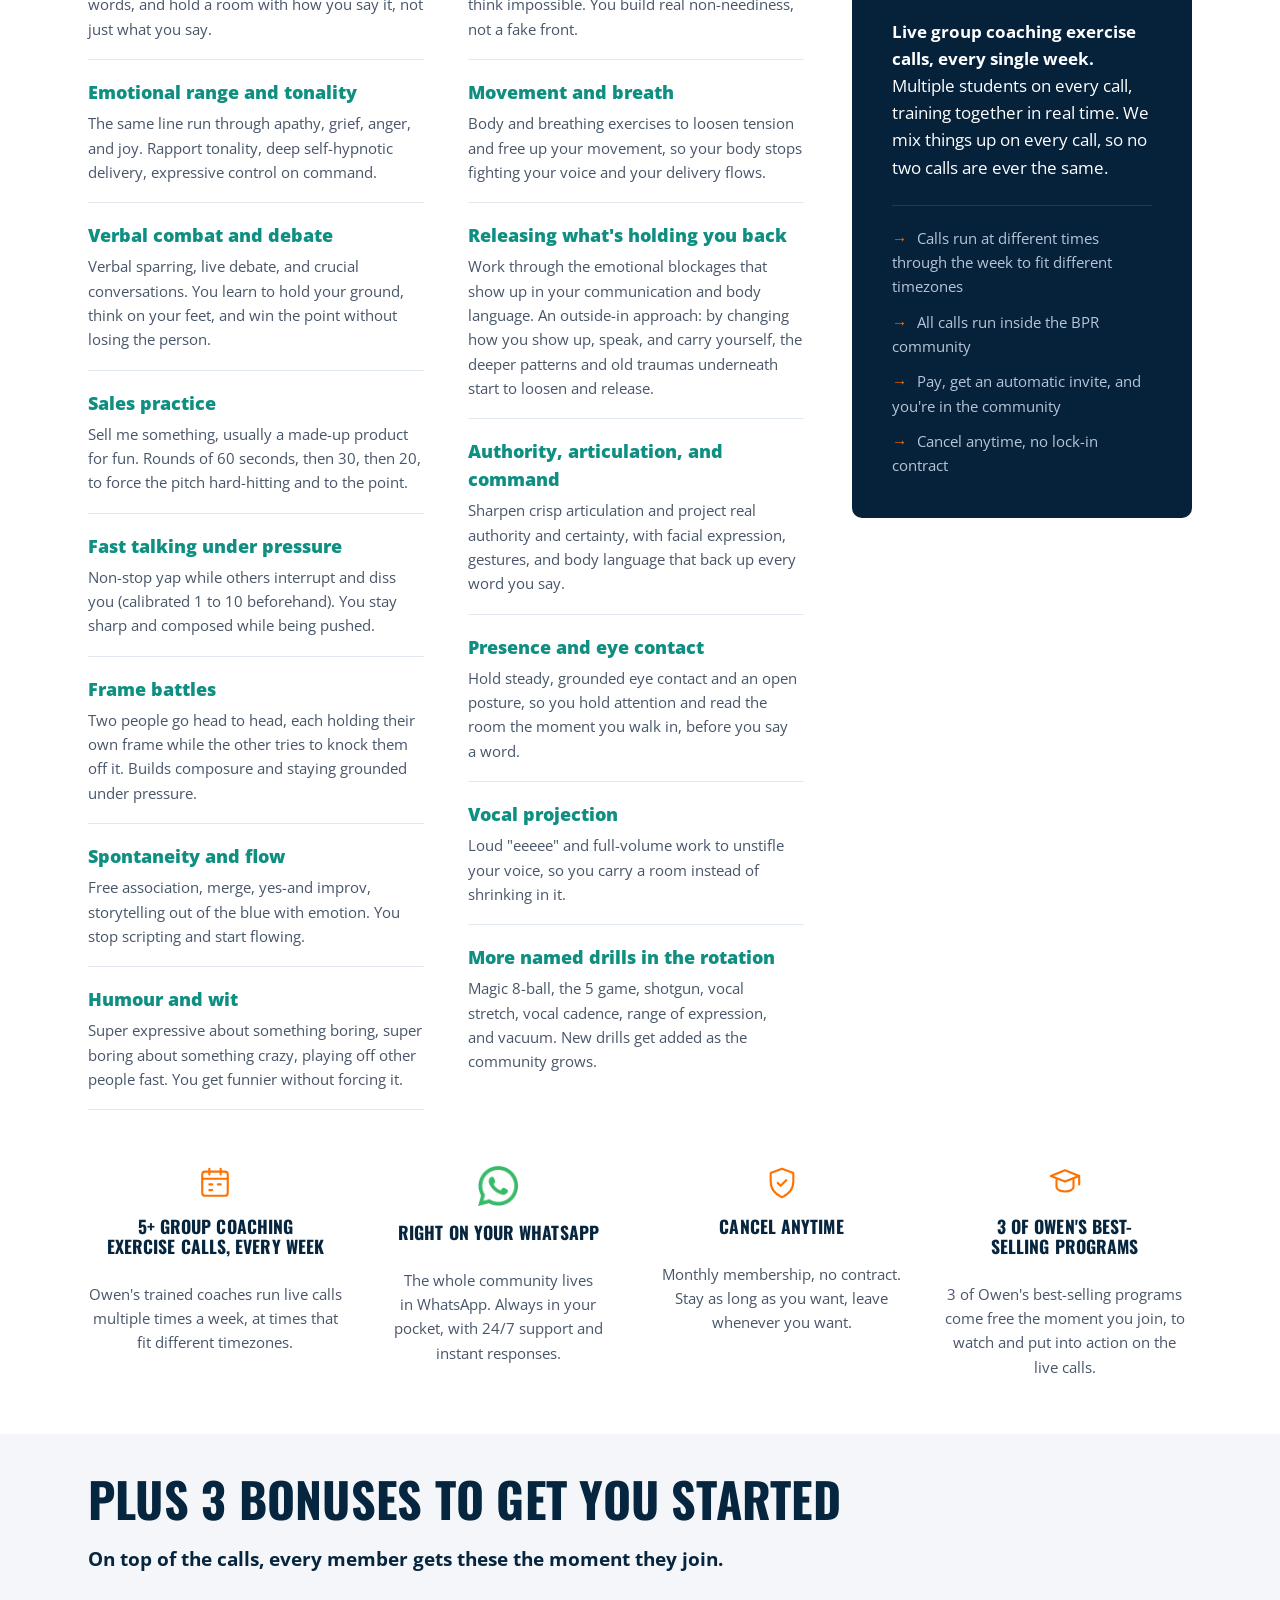
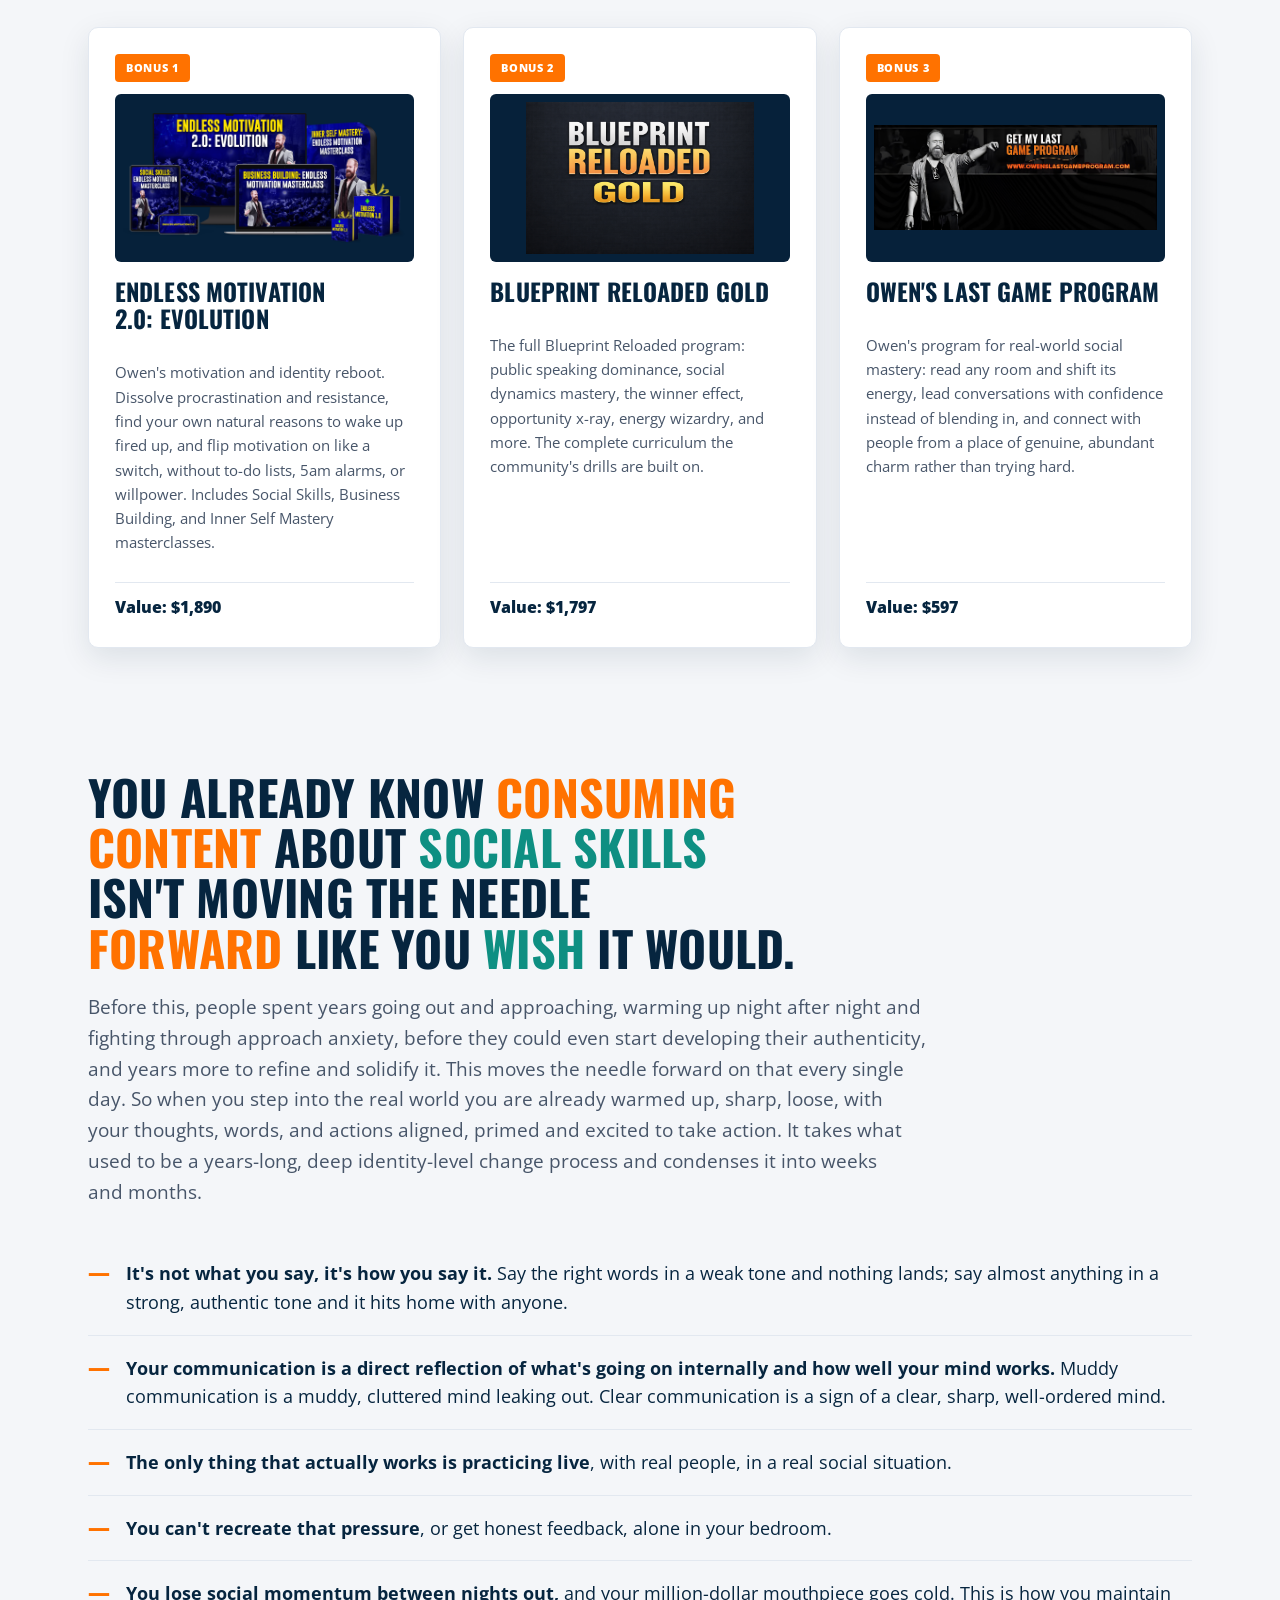
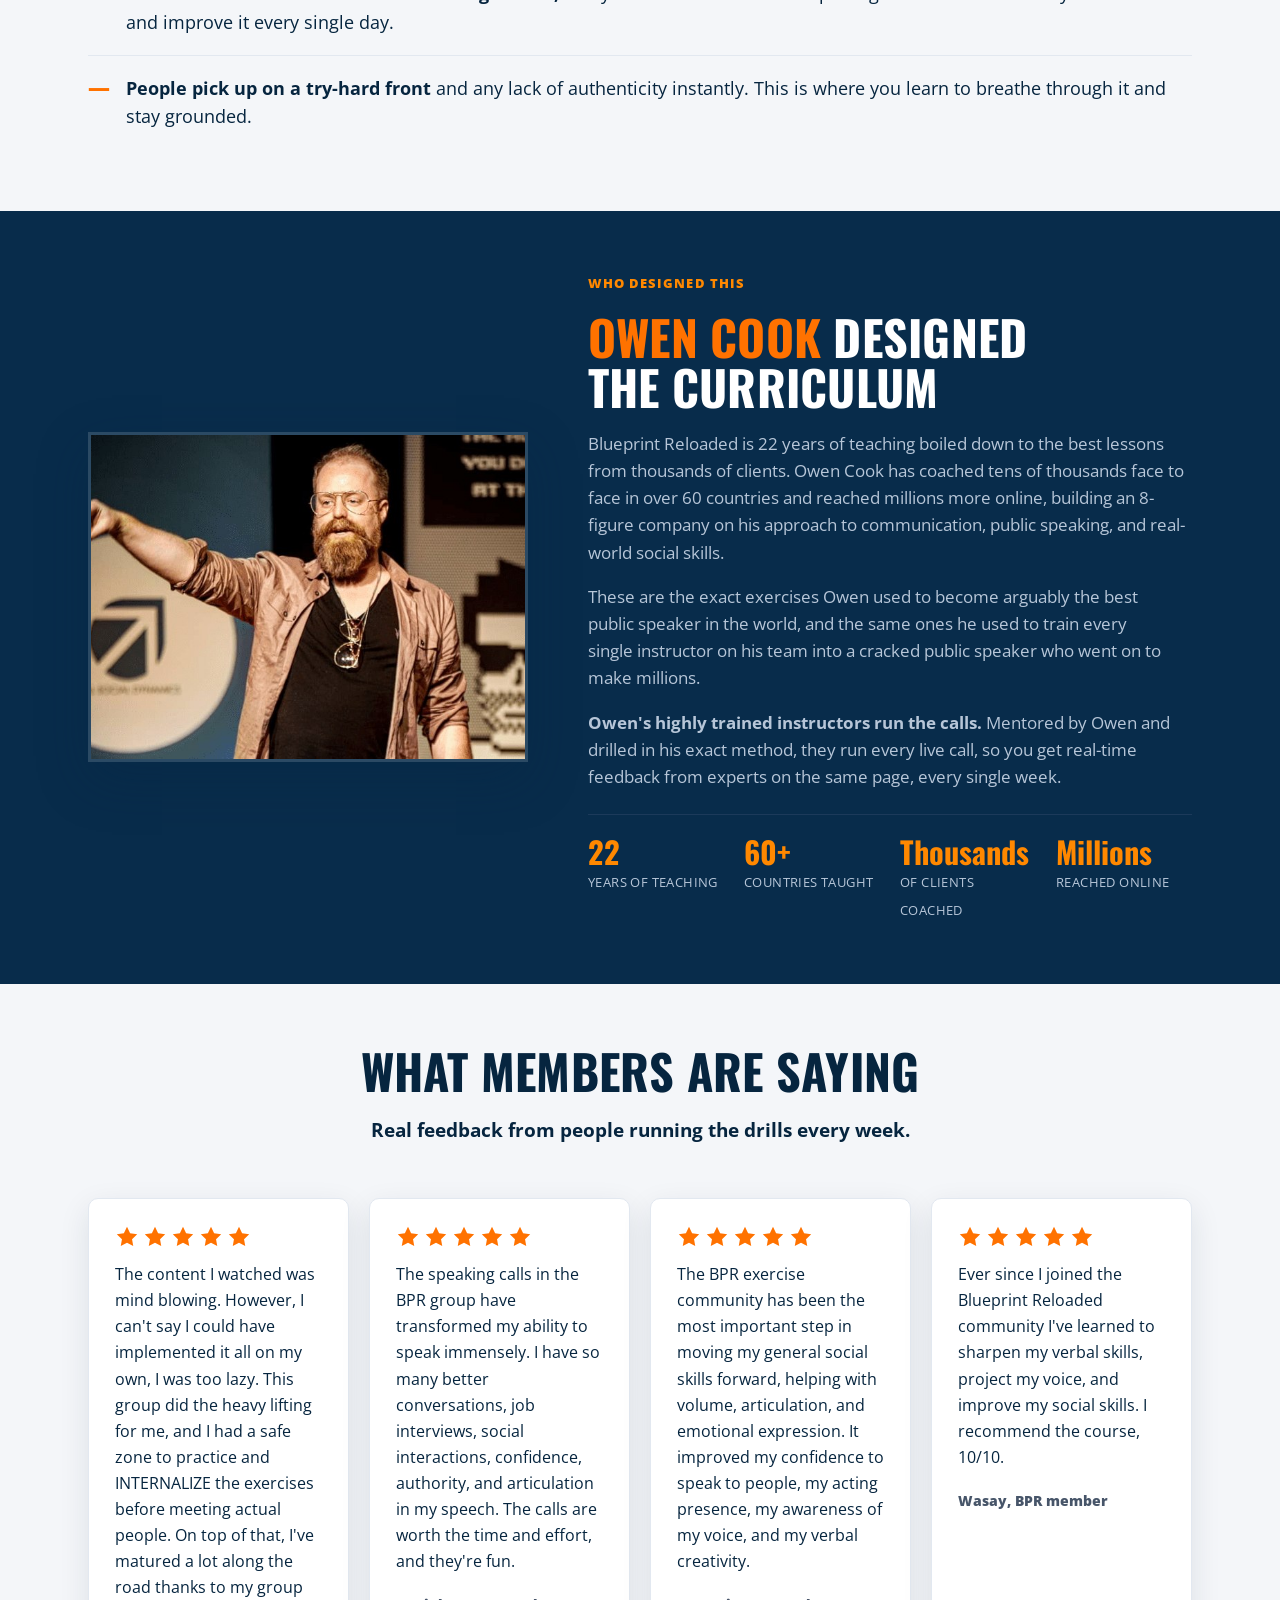
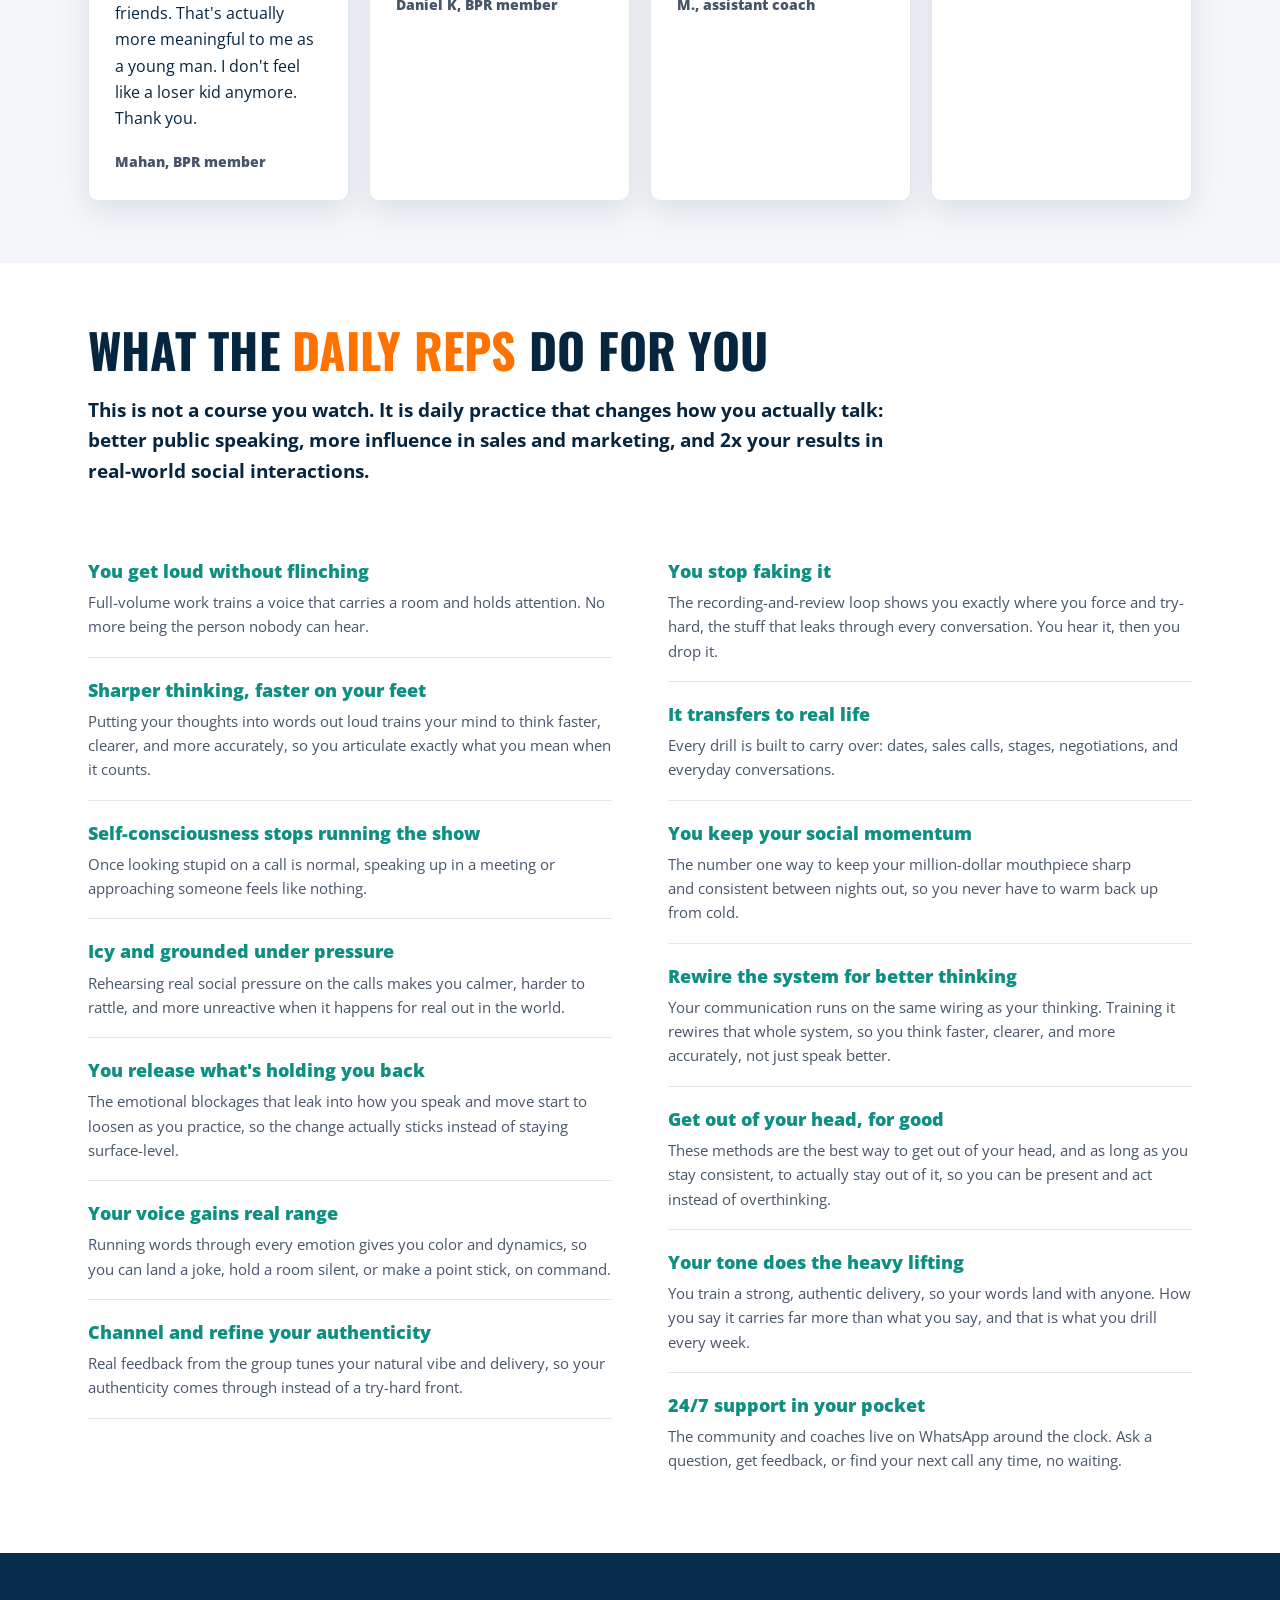
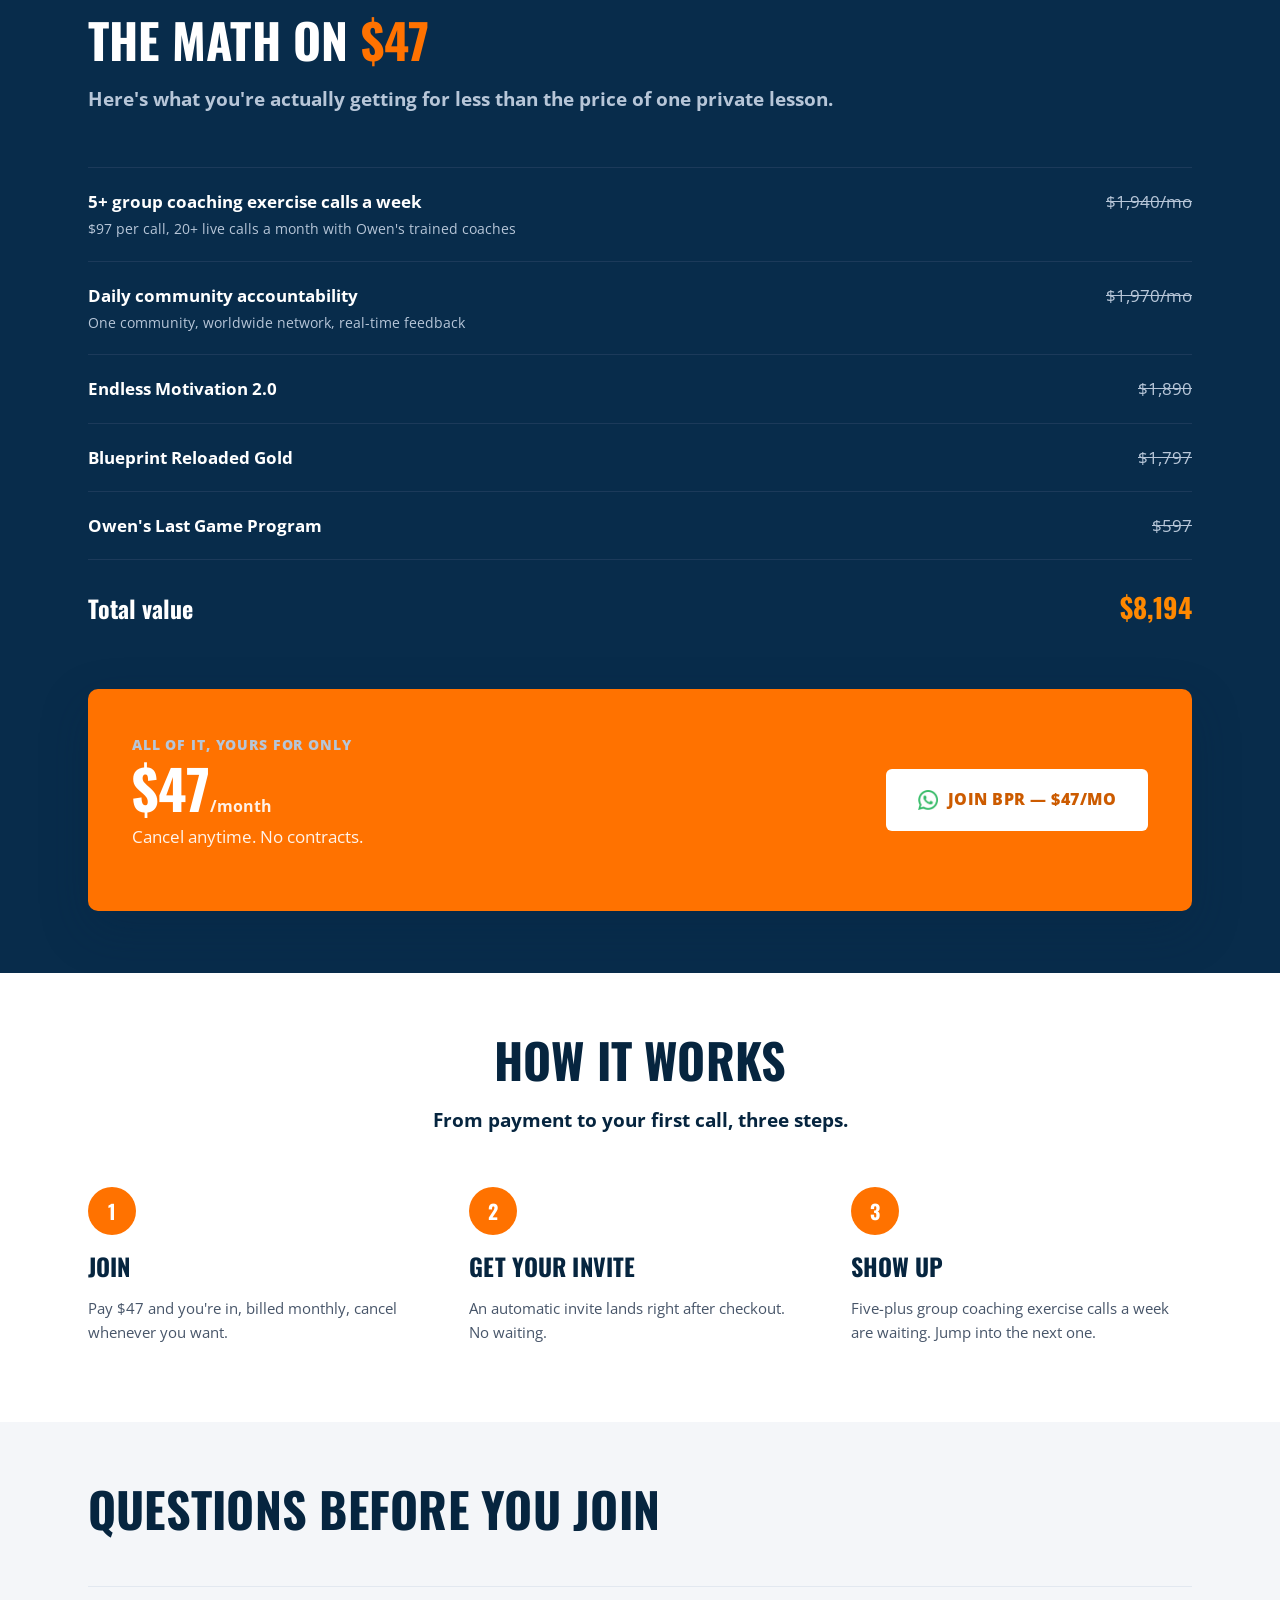
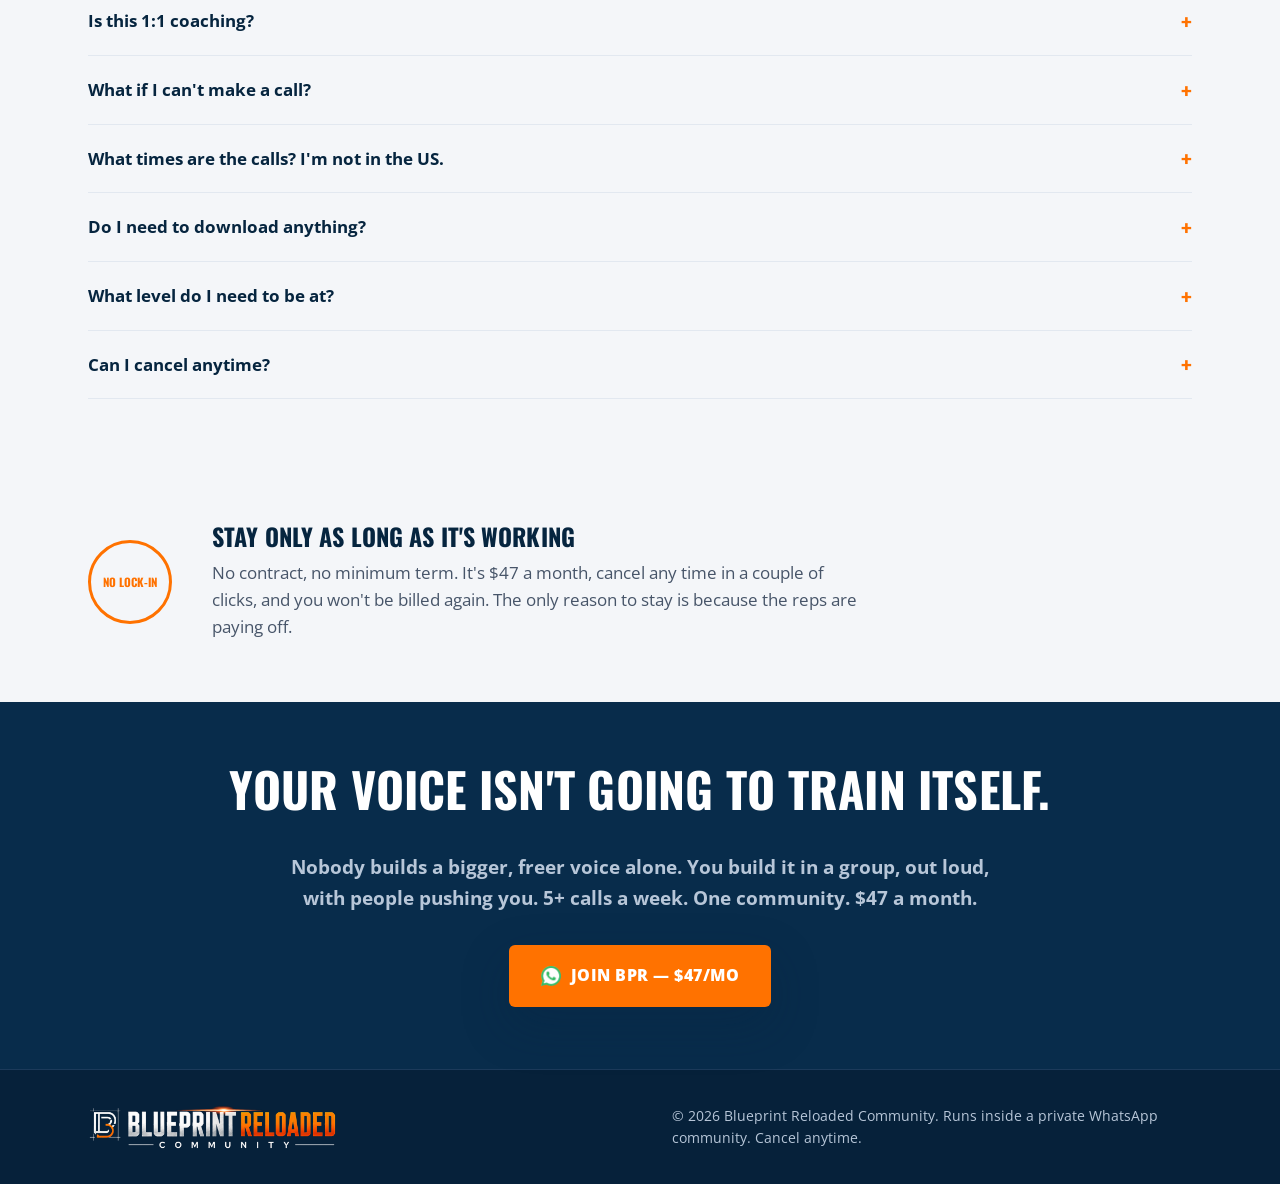
==== commit 796db113: "Reorder drills: cadence/emotional/verbal-combat/sales up top, vocal projection near bottom" ====
--- a/index.html
+++ b/index.html
@@ -128,60 +128,60 @@
     <div class="drills-cols">
       <ul class="drill-list reveal">
         <li>
+          <span class="drill-name">Vocal cadence</span>
+          <p class="drill-desc">Pace, pauses, and rhythm work so your delivery lands. You learn to slow down, punch key words, and hold a room with how you say it, not just what you say.</p>
+        </li>
+        <li>
+          <span class="drill-name">Emotional range and tonality</span>
+          <p class="drill-desc">The same line run through apathy, grief, anger, and joy. Rapport tonality, deep self-hypnotic delivery, expressive control on command.</p>
+        </li>
+        <li>
+          <span class="drill-name">Verbal combat and debate</span>
+          <p class="drill-desc">Verbal sparring, live debate, and crucial conversations. You learn to hold your ground, think on your feet, and win the point without losing the person.</p>
+        </li>
+        <li>
+          <span class="drill-name">Sales practice</span>
+          <p class="drill-desc">Sell me something, usually a made-up product for fun. Rounds of 60 seconds, then 30, then 20, to force the pitch hard-hitting and to the point.</p>
+        </li>
+        <li>
+          <span class="drill-name">Fast talking under pressure</span>
+          <p class="drill-desc">Non-stop yap while others interrupt and diss you (calibrated 1 to 10 beforehand). You stay sharp and composed while being pushed.</p>
+        </li>
+        <li>
+          <span class="drill-name">Frame battles</span>
+          <p class="drill-desc">Two people go head to head, each holding their own frame while the other tries to knock them off it. Builds composure and staying grounded under pressure.</p>
+        </li>
+        <li>
+          <span class="drill-name">Spontaneity and flow</span>
+          <p class="drill-desc">Free association, merge, yes-and improv, storytelling out of the blue with emotion. You stop scripting and start flowing.</p>
+        </li>
+        <li>
+          <span class="drill-name">Humour and wit</span>
+          <p class="drill-desc">Super expressive about something boring, super boring about something crazy, playing off other people fast. You get funnier without forcing it.</p>
+        </li>
+        <li>
+          <span class="drill-name">Killing self-consciousness</span>
+          <p class="drill-desc">Controlled roasting with a hard stop word, and absurd noises that make caring what people think impossible. You build real non-neediness, not a fake front.</p>
+        </li>
+        <li>
+          <span class="drill-name">Movement and breath</span>
+          <p class="drill-desc">Body and breathing exercises to loosen tension and free up your movement, so your body stops fighting your voice and your delivery flows.</p>
+        </li>
+        <li>
+          <span class="drill-name">Releasing what's holding you back</span>
+          <p class="drill-desc">Work through the emotional blockages that show up in your communication and body language. An outside-in approach: by changing how you show up, speak, and carry yourself, the deeper patterns and old traumas underneath start to loosen and release.</p>
+        </li>
+        <li>
+          <span class="drill-name">Authority, articulation, and command</span>
+          <p class="drill-desc">Sharpen crisp articulation and project real authority and certainty, with facial expression, gestures, and body language that back up every word you say.</p>
+        </li>
+        <li>
+          <span class="drill-name">Presence and eye contact</span>
+          <p class="drill-desc">Hold steady, grounded eye contact and an open posture, so you hold attention and read the room the moment you walk in, before you say a word.</p>
+        </li>
+        <li>
           <span class="drill-name">Vocal projection</span>
           <p class="drill-desc">Loud "eeeee" and full-volume work to unstifle your voice, so you carry a room instead of shrinking in it.</p>
-        </li>
-        <li>
-          <span class="drill-name">Emotional range and tonality</span>
-          <p class="drill-desc">The same line run through apathy, grief, anger, and joy. Rapport tonality, deep self-hypnotic delivery, expressive control on command.</p>
-        </li>
-        <li>
-          <span class="drill-name">Vocal cadence</span>
-          <p class="drill-desc">Pace, pauses, and rhythm work so your delivery lands. You learn to slow down, punch key words, and hold a room with how you say it, not just what you say.</p>
-        </li>
-        <li>
-          <span class="drill-name">Fast talking under pressure</span>
-          <p class="drill-desc">Non-stop yap while others interrupt and diss you (calibrated 1 to 10 beforehand). You stay sharp and composed while being pushed.</p>
-        </li>
-        <li>
-          <span class="drill-name">Sales practice</span>
-          <p class="drill-desc">Sell me something, usually a made-up product for fun. Rounds of 60 seconds, then 30, then 20, to force the pitch hard-hitting and to the point.</p>
-        </li>
-        <li>
-          <span class="drill-name">Frame battles</span>
-          <p class="drill-desc">Two people go head to head, each holding their own frame while the other tries to knock them off it. Builds composure and staying grounded under pressure.</p>
-        </li>
-        <li>
-          <span class="drill-name">Spontaneity and flow</span>
-          <p class="drill-desc">Free association, merge, yes-and improv, storytelling out of the blue with emotion. You stop scripting and start flowing.</p>
-        </li>
-        <li>
-          <span class="drill-name">Humour and wit</span>
-          <p class="drill-desc">Super expressive about something boring, super boring about something crazy, playing off other people fast. You get funnier without forcing it.</p>
-        </li>
-        <li>
-          <span class="drill-name">Killing self-consciousness</span>
-          <p class="drill-desc">Controlled roasting with a hard stop word, and absurd noises that make caring what people think impossible. You build real non-neediness, not a fake front.</p>
-        </li>
-        <li>
-          <span class="drill-name">Movement and breath</span>
-          <p class="drill-desc">Body and breathing exercises to loosen tension and free up your movement, so your body stops fighting your voice and your delivery flows.</p>
-        </li>
-        <li>
-          <span class="drill-name">Releasing what's holding you back</span>
-          <p class="drill-desc">Work through the emotional blockages that show up in your communication and body language. An outside-in approach: by changing how you show up, speak, and carry yourself, the deeper patterns and old traumas underneath start to loosen and release.</p>
-        </li>
-        <li>
-          <span class="drill-name">Verbal combat and debate</span>
-          <p class="drill-desc">Verbal sparring, live debate, and crucial conversations. You learn to hold your ground, think on your feet, and win the point without losing the person.</p>
-        </li>
-        <li>
-          <span class="drill-name">Authority, articulation, and command</span>
-          <p class="drill-desc">Sharpen crisp articulation and project real authority and certainty, with facial expression, gestures, and body language that back up every word you say.</p>
-        </li>
-        <li>
-          <span class="drill-name">Presence and eye contact</span>
-          <p class="drill-desc">Hold steady, grounded eye contact and an open posture, so you hold attention and read the room the moment you walk in, before you say a word.</p>
         </li>
         <li>
           <span class="drill-name">More named drills in the rotation</span>
--- a/assets/styles.css
+++ b/assets/styles.css
@@ -187,7 +187,8 @@
 }
 
 /* full-width hero headline band */
-.hero-eyebrow { grid-column: 1 / -1; margin-bottom: 2px; }
+.hero-eyebrow { grid-column: 1 / -1; margin-bottom: 8px; }
+.hero .hero-eyebrow { font-size: clamp(1.2rem, 2.1vw, 1.7rem); letter-spacing: 0.18em; }
 .hero-headline { grid-column: 1 / -1; font-size: clamp(1.35rem, 3.1vw, 2.6rem); line-height: 1.08; margin-bottom: 16px; max-width: none; }
 .hero-headline .hl-teal { color: var(--teal-bright); }
 .hero-headline .nowrap { white-space: nowrap; }
